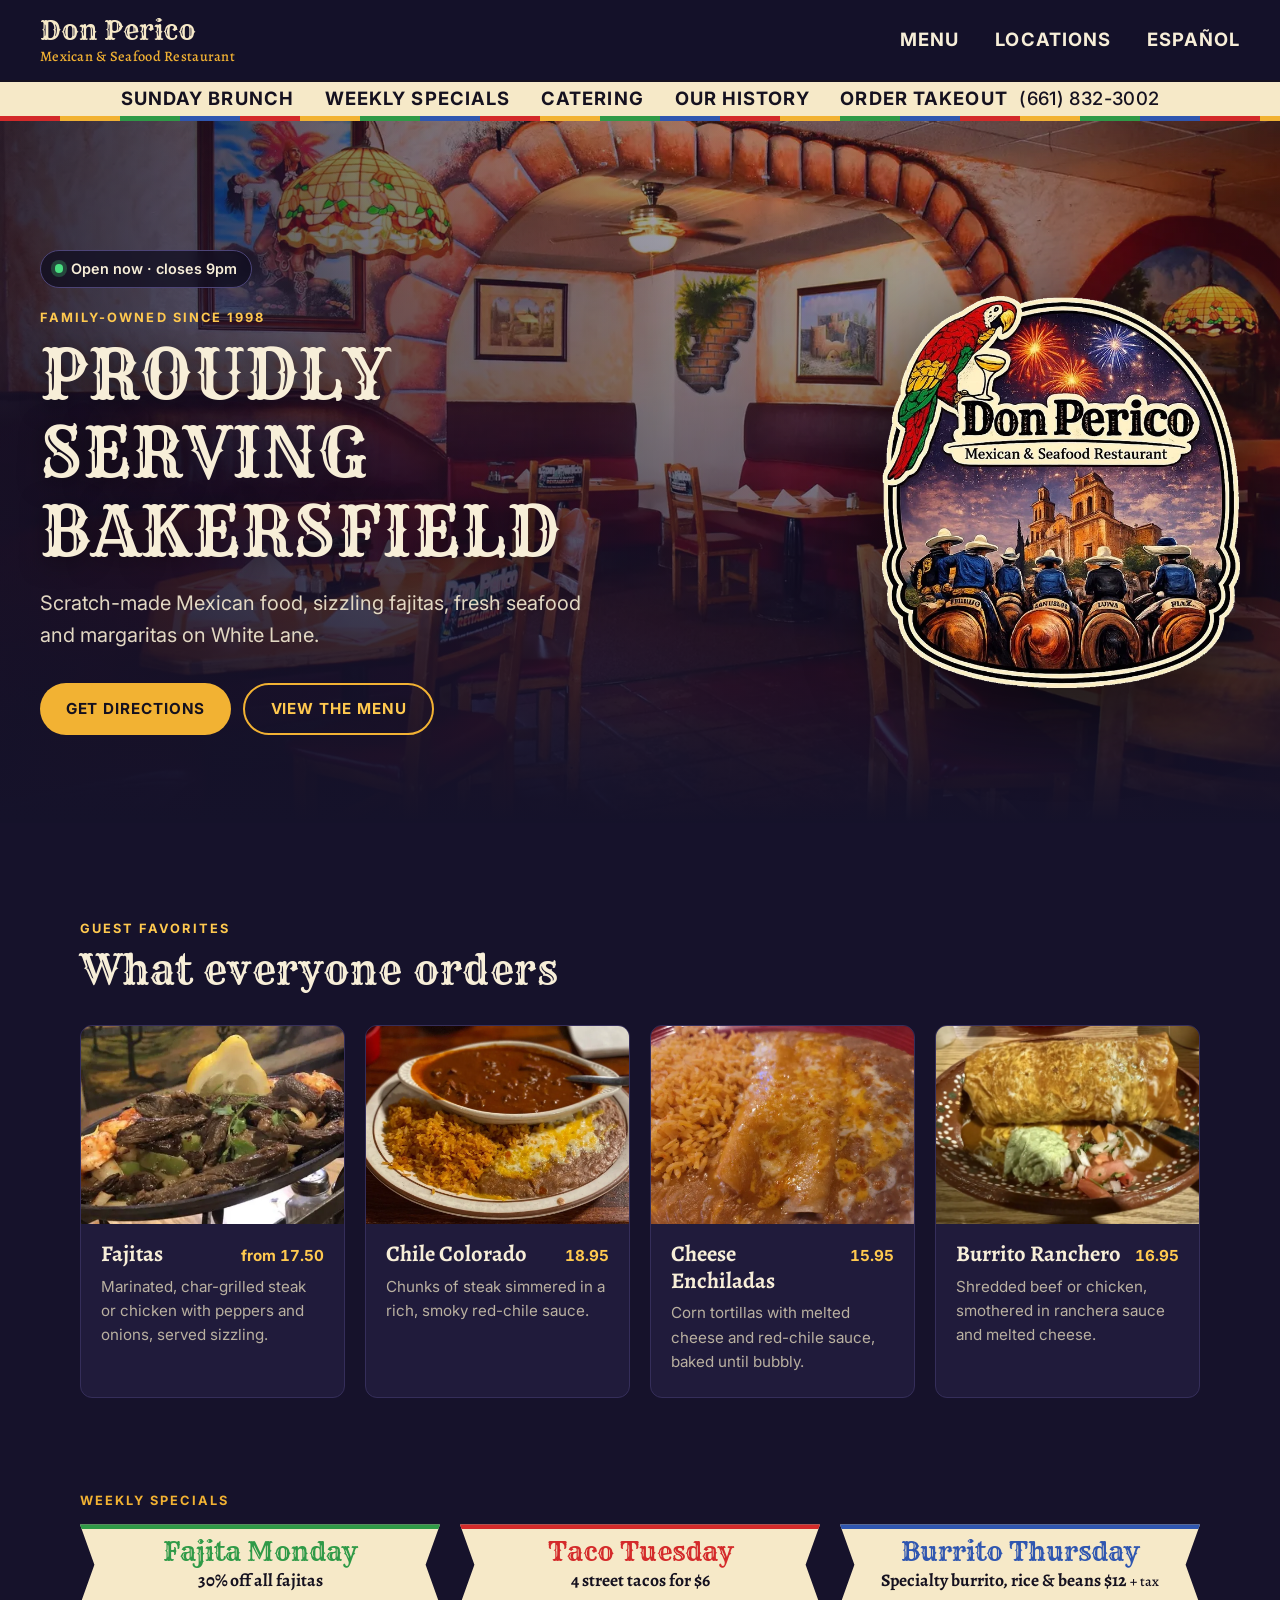
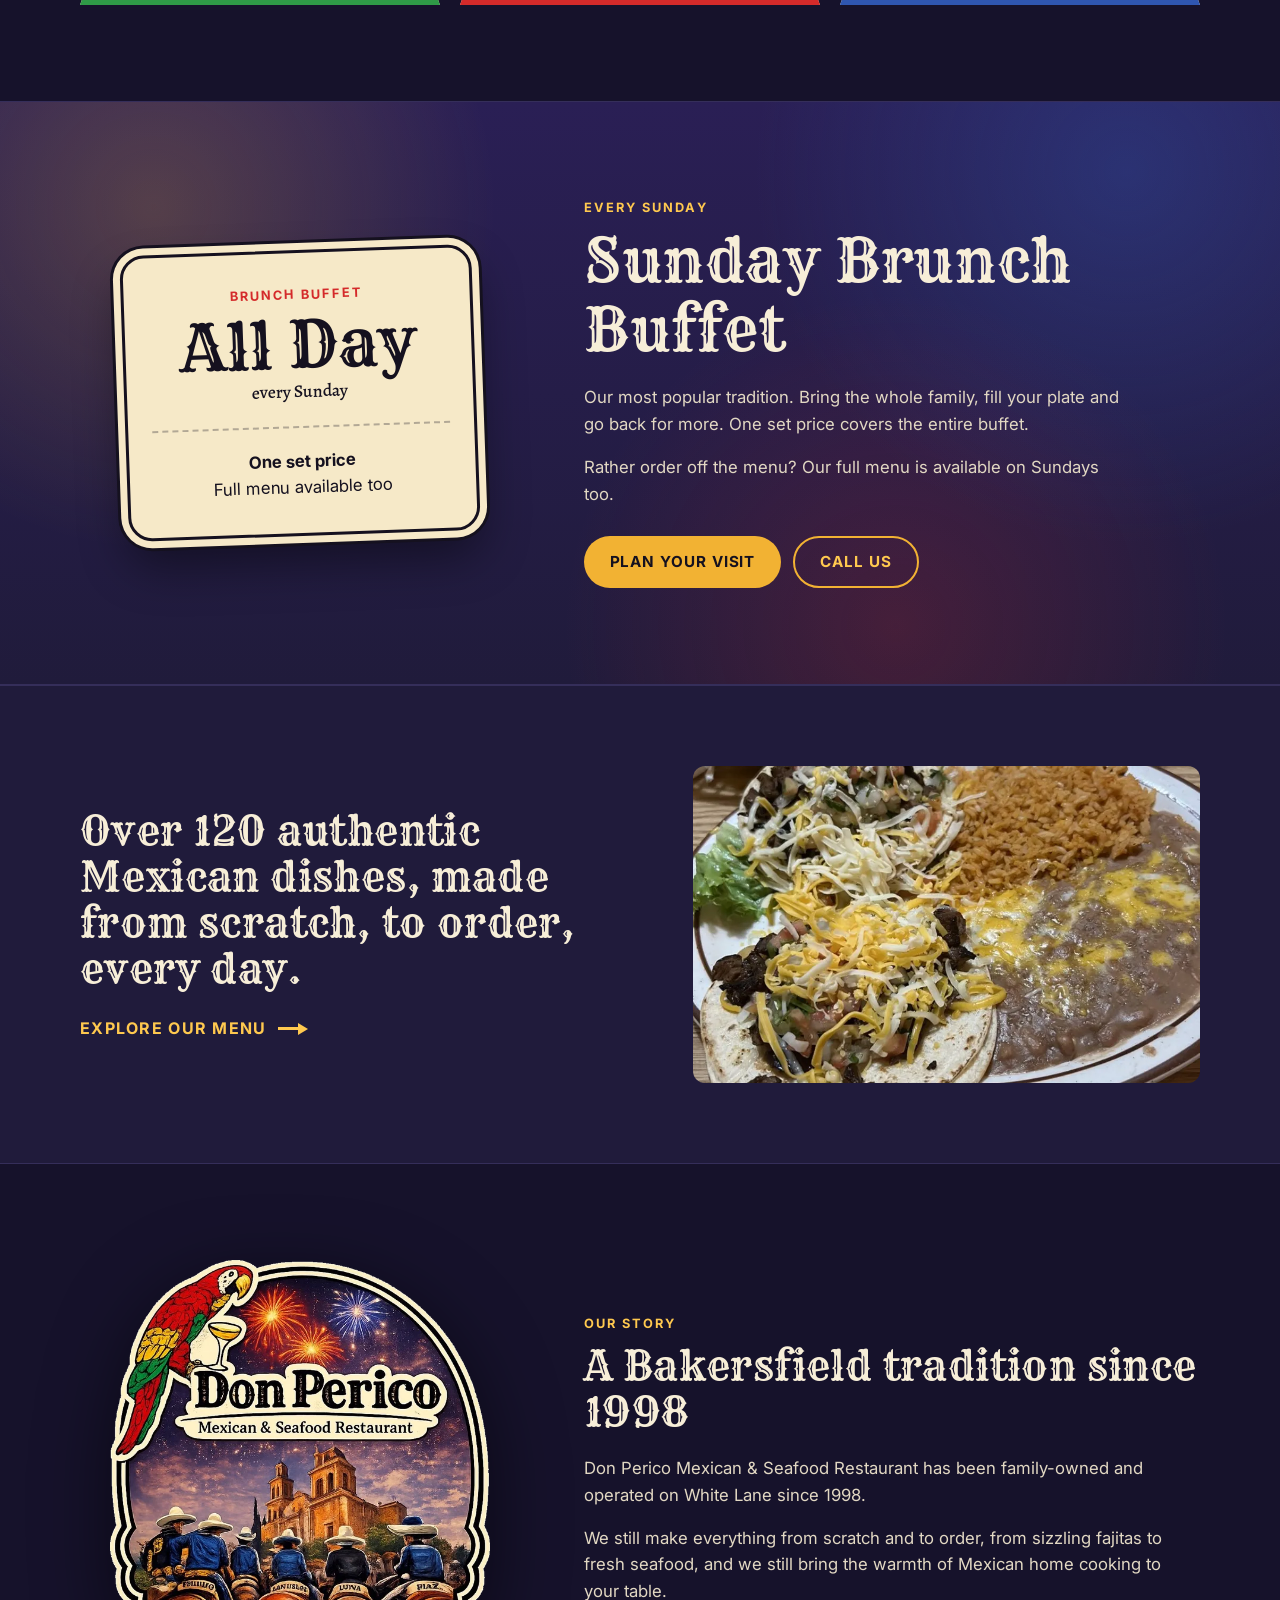
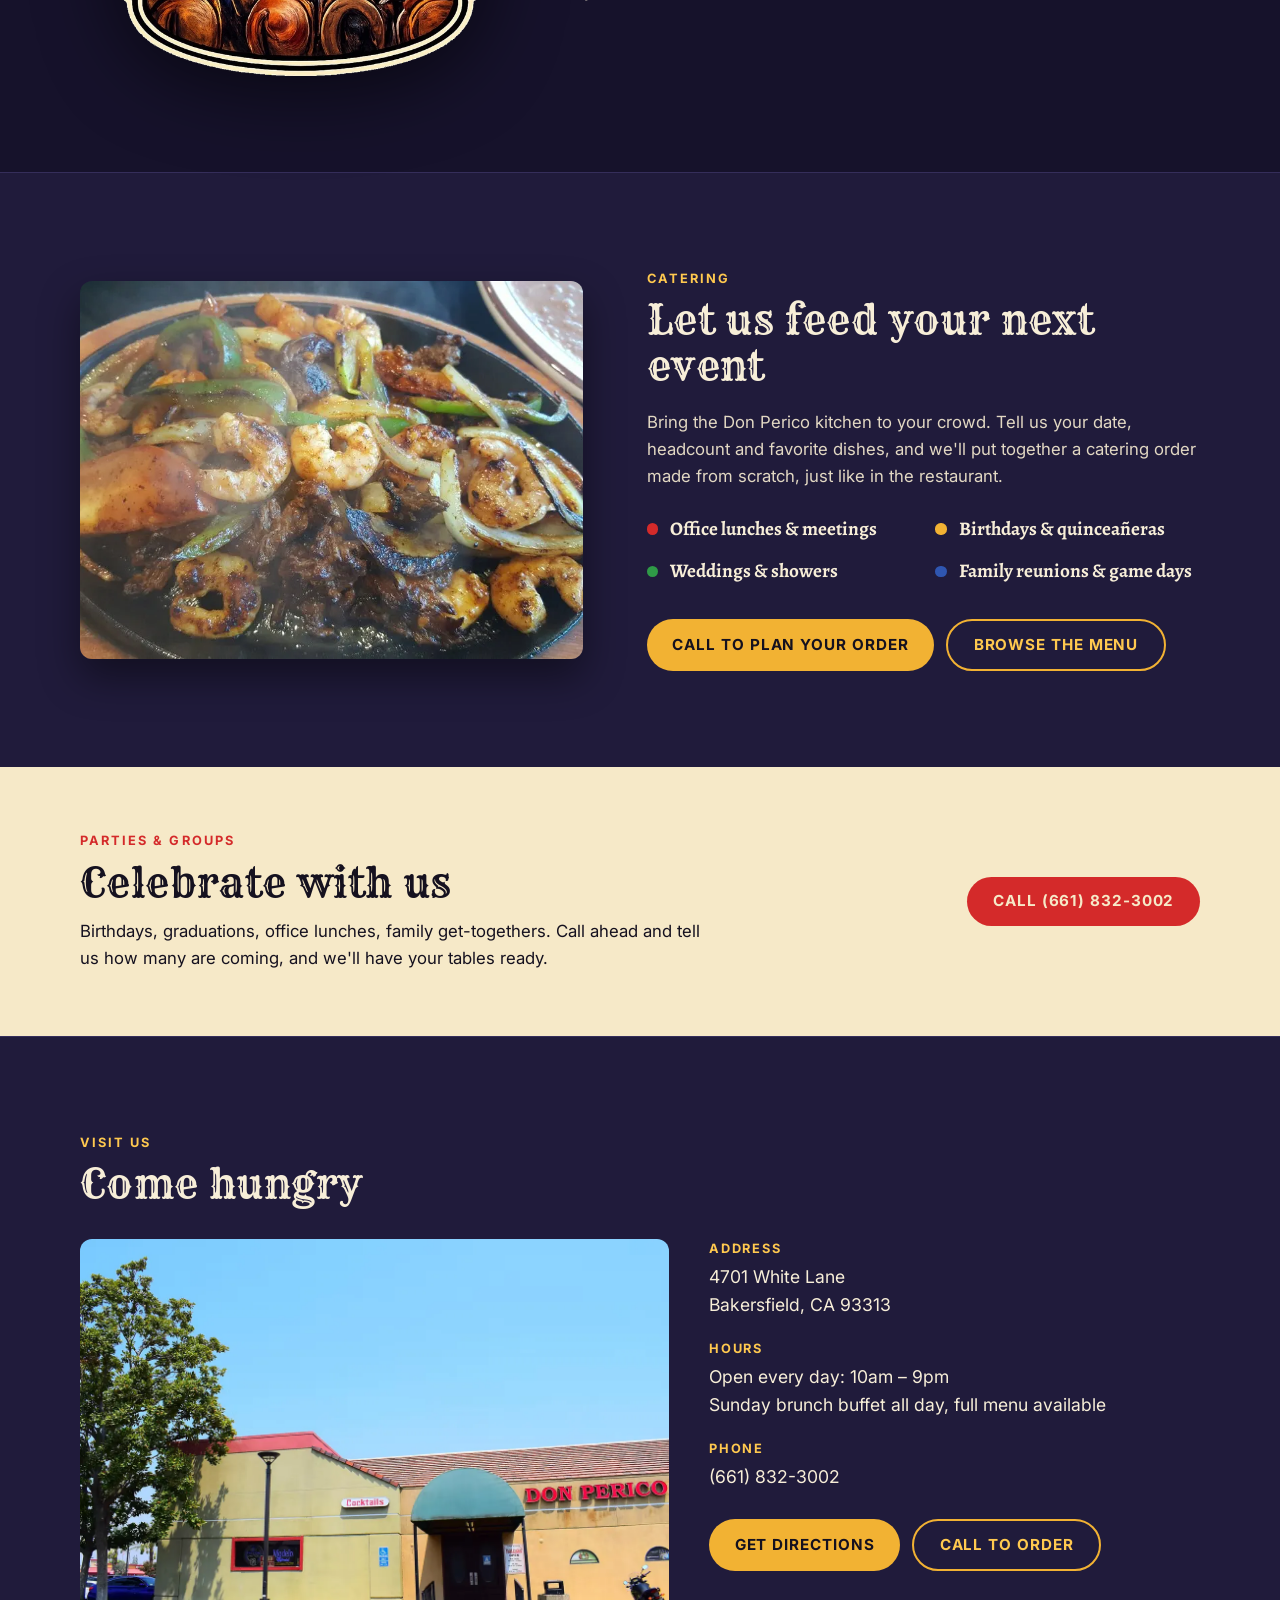
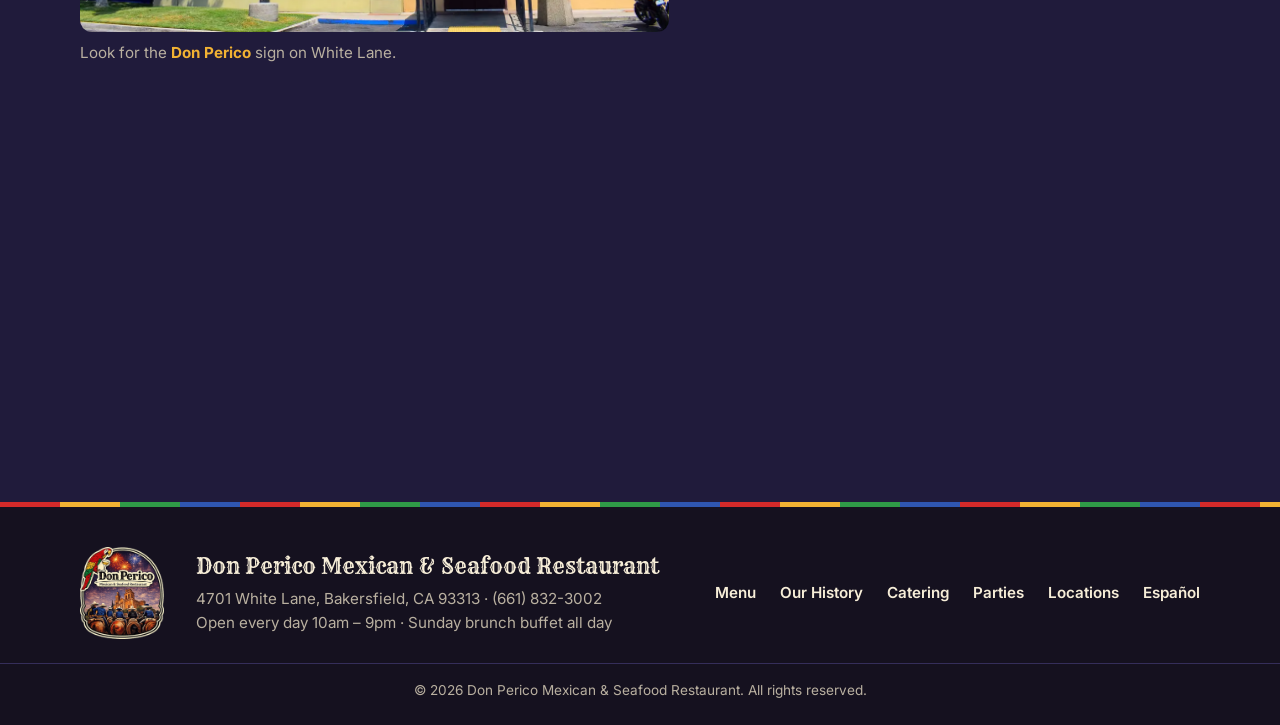
==== index.html @ 72bf44b0 "Add catering section Catering block on the English and Spanish home pages with nav and footer links;" ====
<!DOCTYPE html>
<html lang="en">
<head>
  <meta charset="UTF-8">
  <meta name="viewport" content="width=device-width, initial-scale=1.0">
  <title>Don Perico Mexican &amp; Seafood Restaurant | Mexican Restaurant in Bakersfield, CA</title>
  <meta name="description" content="Family-owned Mexican &amp; seafood restaurant on White Lane in Bakersfield since 1998. Fajitas, chile colorado, seafood, margaritas and over 120 dishes made from scratch.">
  <meta name="theme-color" content="#16122b">

  <meta property="og:type" content="restaurant">
  <meta property="og:title" content="Don Perico Mexican &amp; Seafood Restaurant">
  <meta property="og:description" content="Family-owned Mexican &amp; seafood restaurant in Bakersfield since 1998.">
  <meta property="og:image" content="https://ledwell.github.io/don-perico/images/og-image.jpg">
  <meta name="twitter:card" content="summary_large_image">

  <link rel="alternate" hreflang="en" href="https://ledwell.github.io/don-perico/">
  <link rel="alternate" hreflang="es" href="https://ledwell.github.io/don-perico/es/">
  <link rel="icon" href="images/favicon.png" type="image/png">
  <link rel="apple-touch-icon" href="images/apple-touch-icon.png">
  <link rel="preconnect" href="https://fonts.googleapis.com">
  <link rel="preconnect" href="https://fonts.gstatic.com" crossorigin>
  <link href="https://fonts.googleapis.com/css2?family=Alegreya:wght@500;700&family=Inter:wght@400;500;600;700&family=Rye&display=swap" rel="stylesheet">
  <link rel="stylesheet" href="style.css">

  <script type="application/ld+json">
  {
    "@context": "https://schema.org",
    "@type": "Restaurant",
    "name": "Don Perico Mexican & Seafood Restaurant",
    "servesCuisine": ["Mexican", "Seafood"],
    "priceRange": "$$",
    "telephone": "+1-661-832-3002",
    "address": {
      "@type": "PostalAddress",
      "streetAddress": "4701 White Lane",
      "addressLocality": "Bakersfield",
      "addressRegion": "CA",
      "postalCode": "93313",
      "addressCountry": "US"
    },
    "openingHoursSpecification": [{
      "@type": "OpeningHoursSpecification",
      "dayOfWeek": ["Monday", "Tuesday", "Wednesday", "Thursday", "Friday", "Saturday", "Sunday"],
      "opens": "10:00",
      "closes": "21:00"
    }],
    "foundingDate": "1998",
    "hasMenu": "menu.html",
    "image": "images/og-image.jpg"
  }
  </script>
</head>
<body>
  <a class="skip-link" href="#main">Skip to content</a>

  <header class="site-header">
    <a class="logo" href="index.html" aria-label="Don Perico Mexican &amp; Seafood Restaurant home">
      <span class="logo-text">
        <span class="logo-name">Don Perico</span>
        <span class="logo-tag">Mexican &amp; Seafood Restaurant</span>
      </span>
    </a>

    <button class="nav-toggle" type="button" aria-expanded="false" aria-controls="site-nav" aria-label="Open navigation">
      <span class="nav-toggle-bar"></span>
    </button>

    <nav id="site-nav" class="site-nav" aria-label="Main">
      <ul class="nav-primary">
        <li><a href="menu.html">MENU</a></li>
        <li><a href="#visit">LOCATIONS</a></li>
        <li><a class="nav-lang" href="es/index.html" hreflang="es" lang="es">ESPAÑOL</a></li>
      </ul>
      <ul class="nav-secondary">
        <li><a href="#brunch">SUNDAY BRUNCH</a></li>
        <li><a href="#specials">WEEKLY SPECIALS</a></li>
        <li><a href="#catering">CATERING</a></li>
        <li><a href="#our-story">OUR HISTORY</a></li>
        <li><a href="tel:+16618323002">ORDER TAKEOUT <span class="nav-phone">(661) 832-3002</span></a></li>
      </ul>
    </nav>
  </header>

  <main id="main">
    <section class="hero">
      <picture class="hero-bg">
        <source srcset="images/dining-room.webp" type="image/webp">
        <img src="images/dining-room.jpg" alt="" width="1600" height="1078" fetchpriority="high">
      </picture>
      <div class="hero-content">
        <div class="hero-text">
          <!-- Filled in by script.js from the current Bakersfield time -->
          <div class="hero-live">
            <p class="hero-status" data-open-status data-open="Open now · closes 9pm" data-before="Opens today at 10am" data-after="Closed · opens tomorrow at 10am" hidden></p>
            <a class="hero-today" data-today-link hidden><span class="hero-today-label">Today</span> <span data-today-text></span></a>
          </div>
          <p class="eyebrow">Family-owned since 1998</p>
          <h1>Proudly serving Bakersfield</h1>
          <p class="hero-lede">Scratch-made Mexican food, sizzling fajitas, fresh seafood and margaritas on White Lane.</p>
          <div class="btn-row">
            <a href="https://www.google.com/maps/dir/?api=1&amp;destination=4701+White+Lane+Bakersfield+CA+93313" class="btn btn-primary" target="_blank" rel="noopener">Get directions</a>
            <a href="menu.html" class="btn btn-outline">View the menu</a>
          </div>
        </div>
        <picture class="hero-logo">
          <source srcset="images/logo.webp" type="image/webp">
          <img src="images/logo.png" alt="" width="640" height="700">
        </picture>
      </div>
    </section>

    <section class="section favorites" aria-labelledby="favorites-title">
      <div class="container">
        <div class="section-head">
          <p class="eyebrow">Guest favorites</p>
          <h2 id="favorites-title">What everyone orders</h2>
        </div>
        <ul class="card-grid">
          <li>
            <a class="dish-card" href="menu.html#fajitas">
              <picture>
                <source srcset="images/fajitas.webp" type="image/webp">
                <img src="images/fajitas.jpg" alt="Steak and shrimp fajitas on a cast-iron skillet with lemon" width="720" height="389" loading="lazy">
              </picture>
              <div class="dish-card-body">
                <h3>Fajitas <span class="price">from 17.50</span></h3>
                <p>Marinated, char-grilled steak or chicken with peppers and onions, served sizzling.</p>
              </div>
            </a>
          </li>
          <li>
            <a class="dish-card" href="menu.html#chile-colorado">
              <picture>
                <source srcset="images/chile-colorado.webp" type="image/webp">
                <img src="images/chile-colorado.jpg" alt="Chile colorado with rice and refried beans" width="1000" height="835" loading="lazy">
              </picture>
              <div class="dish-card-body">
                <h3>Chile Colorado <span class="price">18.95</span></h3>
                <p>Chunks of steak simmered in a rich, smoky red-chile sauce.</p>
              </div>
            </a>
          </li>
          <li>
            <a class="dish-card" href="menu.html#two-enchiladas">
              <picture>
                <source srcset="images/enchiladas.webp" type="image/webp">
                <img src="images/enchiladas.jpg" alt="Cheese enchiladas in red sauce with rice and beans" width="1000" height="750" loading="lazy">
              </picture>
              <div class="dish-card-body">
                <h3>Cheese Enchiladas <span class="price">15.95</span></h3>
                <p>Corn tortillas with melted cheese and red-chile sauce, baked until bubbly.</p>
              </div>
            </a>
          </li>
          <li>
            <a class="dish-card" href="menu.html#burrito-ranchero">
              <picture>
                <source srcset="images/burrito-ranchero.webp" type="image/webp">
                <img src="images/burrito-ranchero.jpg" alt="Smothered burrito with guacamole and pico de gallo" width="1169" height="812" loading="lazy">
              </picture>
              <div class="dish-card-body">
                <h3>Burrito Ranchero <span class="price">16.95</span></h3>
                <p>Shredded beef or chicken, smothered in ranchera sauce and melted cheese.</p>
              </div>
            </a>
          </li>
        </ul>
      </div>
    </section>

    <section id="specials" class="specials" aria-labelledby="specials-title">
      <div class="container">
        <h2 id="specials-title" class="specials-title">Weekly specials</h2>
        <ul class="specials-list">
          <li>
            <a class="special special-green" href="menu.html#fajitas" data-day="1">
              <span class="special-day">Fajita Monday</span>
              <span class="special-deal">30% off all fajitas</span>
            </a>
          </li>
          <li>
            <a class="special special-red" href="menu.html#tacos" data-day="2">
              <span class="special-day">Taco Tuesday</span>
              <span class="special-deal">4 street tacos for $6</span>
            </a>
          </li>
          <li>
            <a class="special special-blue" href="menu.html#burritos" data-day="4">
              <span class="special-day">Burrito Thursday</span>
              <span class="special-deal">Specialty burrito, rice &amp; beans $12 <small>+ tax</small></span>
            </a>
          </li>
        </ul>
      </div>
    </section>

    <!-- TODO: add the buffet price to the ticket once known -->
    <section id="brunch" class="brunch" aria-labelledby="brunch-title" data-day="0" data-today="Sunday Brunch Buffet, all day">
      <div class="container brunch-inner">
        <div class="brunch-text">
          <p class="eyebrow">Every Sunday</p>
          <h2 id="brunch-title">Sunday Brunch Buffet</h2>
          <p class="brunch-lede">Our most popular tradition. Bring the whole family, fill your plate and go back for more. One set price covers the entire buffet.</p>
          <p>Rather order off the menu? Our full menu is available on Sundays too.</p>
          <div class="btn-row">
            <a href="#visit" class="btn btn-primary">Plan your visit</a>
            <a href="tel:+16618323002" class="btn btn-outline">Call us</a>
          </div>
        </div>
        <div class="brunch-ticket">
          <p class="brunch-ticket-label">Brunch buffet</p>
          <p class="brunch-price">All Day</p>
          <p class="brunch-per">every Sunday</p>
          <p class="brunch-hours"><strong>One set price</strong><br>Full menu available too</p>
        </div>
      </div>
    </section>

    <section class="menu-cta" aria-labelledby="menu-cta-title">
      <div class="container menu-cta-inner">
        <div class="menu-cta-text">
          <h2 id="menu-cta-title">Over 120 authentic Mexican dishes, made from scratch, to order, every day.</h2>
          <a href="menu.html" class="btn-arrow">Explore our menu <span class="long-arrow" aria-hidden="true"></span></a>
        </div>
        <picture class="menu-cta-img">
          <source srcset="images/tacos-asada.webp" type="image/webp">
          <img src="images/tacos-asada.jpg" alt="Two carne asada tacos with rice and beans" width="954" height="784" loading="lazy">
        </picture>
      </div>
    </section>

    <section id="our-story" class="section story" aria-labelledby="story-title">
      <div class="container story-inner">
        <div class="story-text">
          <p class="eyebrow">Our story</p>
          <h2 id="story-title">A Bakersfield tradition since 1998</h2>
          <p>Don Perico Mexican &amp; Seafood Restaurant has been family-owned and operated on White Lane since 1998.</p>
          <p>We still make everything from scratch and to order, from sizzling fajitas to fresh seafood, and we still bring the warmth of Mexican home cooking to your table.</p>
        </div>
        <figure class="story-badge">
          <picture>
            <source srcset="images/logo.webp" type="image/webp">
            <img src="images/logo.png" alt="Don Perico Mexican &amp; Seafood Restaurant logo: a parrot with a margarita above riders on horseback before a mission church under fireworks" width="640" height="700" loading="lazy">
          </picture>
        </figure>
      </div>
    </section>

    <!-- TODO: add catering packages, minimums and lead time once known -->
    <section id="catering" class="section catering" aria-labelledby="catering-title">
      <div class="container catering-inner">
        <picture class="catering-img">
          <source srcset="images/fajitas-mixed.webp" type="image/webp">
          <img src="images/fajitas-mixed.jpg" alt="Sizzling steak and shrimp fajitas with peppers and onions" width="1000" height="562" loading="lazy">
        </picture>
        <div class="catering-text">
          <p class="eyebrow">Catering</p>
          <h2 id="catering-title">Let us feed your next event</h2>
          <p>Bring the Don Perico kitchen to your crowd. Tell us your date, headcount and favorite dishes, and we'll put together a catering order made from scratch, just like in the restaurant.</p>
          <ul class="catering-list">
            <li>Office lunches &amp; meetings</li>
            <li>Birthdays &amp; quinceañeras</li>
            <li>Weddings &amp; showers</li>
            <li>Family reunions &amp; game days</li>
          </ul>
          <div class="btn-row">
            <a class="btn btn-primary" href="tel:+16618323002">Call to plan your order</a>
            <a class="btn btn-outline" href="menu.html">Browse the menu</a>
          </div>
        </div>
      </div>
    </section>

    <section id="parties" class="parties" aria-labelledby="parties-title">
      <div class="container parties-inner">
        <div>
          <p class="eyebrow">Parties &amp; groups</p>
          <h2 id="parties-title">Celebrate with us</h2>
          <p>Birthdays, graduations, office lunches, family get-togethers. Call ahead and tell us how many are coming, and we'll have your tables ready.</p>
        </div>
        <a class="btn btn-primary" href="tel:+16618323002">Call (661) 832-3002</a>
      </div>
    </section>

    <section id="visit" class="section visit" aria-labelledby="visit-title">
      <div class="container">
        <div class="section-head">
          <p class="eyebrow">Visit us</p>
          <h2 id="visit-title">Come hungry</h2>
        </div>
        <div class="visit-grid">
          <figure class="visit-photo">
            <picture>
              <source srcset="images/building.webp" type="image/webp">
              <img src="images/building.jpg" alt="The restaurant's exterior on White Lane with the Don Perico sign" width="1200" height="800" loading="lazy">
            </picture>
            <figcaption>Look for the <strong>Don Perico</strong> sign on White Lane.</figcaption>
          </figure>

          <div class="visit-info">
            <dl>
              <div>
                <dt>Address</dt>
                <dd>4701 White Lane<br>Bakersfield, CA 93313</dd>
              </div>
              <div>
                <dt>Hours</dt>
                <dd>Open every day: 10am – 9pm<br>Sunday brunch buffet all day, full menu available</dd>
              </div>
              <div>
                <dt>Phone</dt>
                <dd><a href="tel:+16618323002">(661) 832-3002</a></dd>
              </div>
            </dl>
            <div class="btn-row">
              <a class="btn btn-primary" href="https://www.google.com/maps/dir/?api=1&amp;destination=4701+White+Lane+Bakersfield+CA+93313" target="_blank" rel="noopener">Get directions</a>
              <a class="btn btn-outline" href="tel:+16618323002">Call to order</a>
            </div>
          </div>

          <div class="visit-map">
            <iframe title="Map to Don Perico Mexican &amp; Seafood Restaurant" src="https://www.google.com/maps?q=4701+White+Lane,+Bakersfield,+CA+93313&amp;output=embed" loading="lazy" referrerpolicy="no-referrer-when-downgrade"></iframe>
          </div>
        </div>
      </div>
    </section>
  </main>

  <footer class="site-footer">
    <div class="container footer-inner">
      <img class="footer-logo" src="images/logo-sm.png" alt="" width="200" height="219" loading="lazy">
      <div>
        <p class="footer-name">Don Perico Mexican &amp; Seafood Restaurant</p>
        <p>4701 White Lane, Bakersfield, CA 93313 · <a href="tel:+16618323002">(661) 832-3002</a></p>
        <p>Open every day 10am – 9pm · Sunday brunch buffet all day</p>
      </div>
      <ul class="footer-links">
        <li><a href="menu.html">Menu</a></li>
        <li><a href="#our-story">Our History</a></li>
        <li><a href="#catering">Catering</a></li>
        <li><a href="#parties">Parties</a></li>
        <li><a href="#visit">Locations</a></li>
        <li><a href="es/index.html" hreflang="es" lang="es">Español</a></li>
      </ul>
    </div>
    <p class="copyright">&copy; 2026 Don Perico Mexican &amp; Seafood Restaurant. All rights reserved.</p>
  </footer>

  <nav class="action-bar" aria-label="Quick actions">
    <a href="https://www.google.com/maps/dir/?api=1&amp;destination=4701+White+Lane+Bakersfield+CA+93313" target="_blank" rel="noopener">
      <svg viewBox="0 0 24 24" aria-hidden="true"><path d="M12 2a7 7 0 0 0-7 7c0 5.25 7 13 7 13s7-7.75 7-13a7 7 0 0 0-7-7Zm0 9.5A2.5 2.5 0 1 1 12 6.5a2.5 2.5 0 0 1 0 5Z"/></svg>
      Directions
    </a>
    <a href="tel:+16618323002">
      <svg viewBox="0 0 24 24" aria-hidden="true"><path d="M6.6 10.8a15.2 15.2 0 0 0 6.6 6.6l2.2-2.2a1 1 0 0 1 1-.25 11.4 11.4 0 0 0 3.6.57 1 1 0 0 1 1 1V20a1 1 0 0 1-1 1A17 17 0 0 1 3 4a1 1 0 0 1 1-1h3.5a1 1 0 0 1 1 1c0 1.25.2 2.45.57 3.57a1 1 0 0 1-.25 1Z"/></svg>
      Call
    </a>
    <a href="menu.html">
      <svg viewBox="0 0 24 24" aria-hidden="true"><path d="M4 4h16v2H4zm0 7h16v2H4zm0 7h16v2H4z"/></svg>
      Menu
    </a>
  </nav>

  <script src="script.js"></script>
</body>
</html>
---- style.css ----
/* ==========================================================================
   Tokens
   ========================================================================== */
:root {
  /* Palette pulled from the Don Perico badge: night sky, cream banner, parrot */
  --bg: #16122b;
  --bg-deep: #0f0c1f;
  --surface: #201b3b;
  --surface-2: #2a2449;
  --line: #352e5a;
  --line-strong: #4d4578;
  --text: #f7eed8;
  --text-soft: #e2d8c3;
  --muted: #b9b0a0;
  --muted-2: #918a9e;
  --ink: #15111f;

  --cream: #f6e9c8;
  --gold: #f2b233;
  --gold-bright: #ffc94f;
  --red: #d42a2a;
  --green: #2f9a47;
  --blue: #2f56b0;

  --font-display: 'Rye', Georgia, serif;
  --font-serif: 'Alegreya', Georgia, serif;
  --font-body: 'Inter', system-ui, -apple-system, 'Segoe UI', sans-serif;

  --radius: 12px;
  --gutter: clamp(1rem, 4vw, 2.5rem);
  --max: 1200px;

  --stripe: 5px;
  --header-row: 4.25rem;
  --header-h: calc(var(--header-row) + var(--stripe));
}

@media (min-width: 900px) {
  :root {
    --header-row: 5rem;
    --header-h: calc(var(--header-row) + 2.25rem + var(--stripe)); /* + cream sub-nav */
  }
}

/* ==========================================================================
   Base
   ========================================================================== */
*,
*::before,
*::after {
  margin: 0;
  padding: 0;
  box-sizing: border-box;
}

html {
  background-color: var(--bg);
  scroll-behavior: smooth;
  scroll-padding-top: calc(var(--header-h) + 1rem);
  -webkit-text-size-adjust: 100%;
}

body {
  background-color: var(--bg);
  color: var(--text);
  font-family: var(--font-body);
  line-height: 1.6;
  -webkit-font-smoothing: antialiased;
}

body.nav-open {
  overflow: hidden;
}

img {
  display: block;
  max-width: 100%;
  height: auto;
}

[hidden] {
  display: none !important;
}

a {
  color: inherit;
}

ul {
  list-style: none;
}

:focus-visible {
  outline: 3px solid var(--gold);
  outline-offset: 3px;
  border-radius: 4px;
}

h1,
h2 {
  font-family: var(--font-display);
  font-weight: 400;
  line-height: 1.15;
  letter-spacing: 0.01em;
}

h3 {
  font-family: var(--font-serif);
  font-weight: 700;
  line-height: 1.2;
}

h1 {
  font-size: clamp(2.2rem, 6vw, 4.25rem);
}

h2 {
  font-size: clamp(1.7rem, 3.6vw, 2.5rem);
}

h3 {
  font-size: 1.4rem;
}

.container {
  width: 100%;
  max-width: var(--max);
  margin: 0 auto;
  padding: 0 var(--gutter);
}

.section {
  padding: clamp(3.5rem, 8vw, 6rem) 0;
}

.section-head {
  margin-bottom: 2rem;
}

.eyebrow {
  color: var(--gold-bright);
  font-size: 0.8rem;
  font-weight: 700;
  letter-spacing: 0.16em;
  text-transform: uppercase;
  margin-bottom: 0.5rem;
}

.skip-link {
  position: absolute;
  left: 1rem;
  top: -100px;
  z-index: 200;
  background: var(--gold);
  color: var(--ink);
  padding: 0.5rem 1rem;
  font-weight: 700;
  border-radius: 6px;
}

.skip-link:focus {
  top: 1rem;
}

/* Stripe in the parrot's colors */
.site-header::after,
.site-footer::before {
  content: "";
  display: block;
  height: var(--stripe);
  background: linear-gradient(90deg,
      var(--red) 0 25%, var(--gold) 25% 50%, var(--green) 50% 75%, var(--blue) 75% 100%);
  background-size: 240px 100%;
}

/* ==========================================================================
   Buttons
   ========================================================================== */
.btn-row {
  display: flex;
  flex-wrap: wrap;
  gap: 0.75rem;
}

.btn {
  display: inline-flex;
  align-items: center;
  justify-content: center;
  min-height: 3rem;
  padding: 0.75rem 1.6rem;
  border-radius: 999px;
  font-weight: 700;
  font-size: 0.95rem;
  letter-spacing: 0.06em;
  text-transform: uppercase;
  text-decoration: none;
  transition: background-color 0.2s ease, color 0.2s ease, transform 0.2s ease;
}

.btn:hover {
  transform: translateY(-2px);
}

.btn-primary {
  background-color: var(--gold);
  color: var(--ink);
}

.btn-primary:hover {
  background-color: var(--gold-bright);
}

.btn-outline {
  border: 2px solid var(--gold);
  color: var(--gold-bright);
}

.btn-outline:hover {
  background-color: var(--gold);
  color: var(--ink);
}

.btn-arrow {
  display: inline-flex;
  align-items: center;
  gap: 0.5rem;
  color: var(--gold-bright);
  font-weight: 700;
  letter-spacing: 0.08em;
  text-transform: uppercase;
  text-decoration: none;
}

.long-arrow {
  position: relative;
  width: 22px;
  height: 2.5px;
  margin-left: 0.25rem;
  background: currentColor;
  transition: width 0.3s ease;
}

.long-arrow::after {
  content: "";
  position: absolute;
  right: -8px;
  top: -4.5px;
  border-left: 10px solid currentColor;
  border-top: 6px solid transparent;
  border-bottom: 6px solid transparent;
}

.btn-arrow:hover .long-arrow {
  width: 44px;
}

/* ==========================================================================
   Header & navigation
   ========================================================================== */
.site-header {
  position: sticky;
  top: 0;
  z-index: 100;
  display: grid;
  grid-template-columns: auto 1fr auto;
  align-items: center;
  column-gap: 1.5rem;
  background-color: rgba(21, 18, 42, 0.92);
  backdrop-filter: blur(10px);
  -webkit-backdrop-filter: blur(10px);
}

.site-header::after {
  grid-column: 1 / -1;
}

.logo {
  display: flex;
  align-items: center;
  gap: 0.75rem;
  height: var(--header-row);
  padding: 0.4rem 0 0.4rem var(--gutter);
  text-decoration: none;
}

.logo-text {
  display: flex;
  flex-direction: column;
  line-height: 1;
}

.logo-name {
  color: var(--cream);
  font-family: var(--font-display);
  font-size: clamp(1.25rem, 4vw, 1.7rem);
}

.logo-tag {
  margin-top: 0.3rem;
  color: var(--gold);
  font-family: var(--font-serif);
  font-size: clamp(0.72rem, 2vw, 0.9rem);
  font-weight: 500;
  letter-spacing: 0.02em;
}

.site-nav a {
  text-decoration: none;
  font-weight: 700;
  letter-spacing: 0.06em;
}

/* Mobile: hamburger + slide-down panel */
.nav-toggle {
  grid-column: 3;
  display: grid;
  place-items: center;
  width: 3rem;
  height: 3rem;
  margin-right: calc(var(--gutter) - 0.5rem);
  background: none;
  border: 0;
  color: var(--text);
  cursor: pointer;
}

.nav-toggle-bar,
.nav-toggle-bar::before,
.nav-toggle-bar::after {
  display: block;
  width: 26px;
  height: 2.5px;
  border-radius: 2px;
  background: currentColor;
  transition: transform 0.25s ease, background-color 0.25s ease;
}

.nav-toggle-bar {
  position: relative;
}

.nav-toggle-bar::before,
.nav-toggle-bar::after {
  content: "";
  position: absolute;
  left: 0;
}

.nav-toggle-bar::before {
  top: -8px;
}

.nav-toggle-bar::after {
  top: 8px;
}

.nav-toggle[aria-expanded="true"] .nav-toggle-bar {
  background: transparent;
}

.nav-toggle[aria-expanded="true"] .nav-toggle-bar::before {
  transform: translateY(8px) rotate(45deg);
}

.nav-toggle[aria-expanded="true"] .nav-toggle-bar::after {
  transform: translateY(-8px) rotate(-45deg);
}

.site-nav {
  grid-column: 1 / -1;
  grid-row: 3;
  display: none;
  padding: 1rem var(--gutter) 2rem;
  max-height: calc(100dvh - var(--header-row));
  overflow-y: auto;
}

.site-nav.is-open {
  display: block;
}

/* Without JS the toggle can't work, so show the links stacked */
html:not(.js) .site-nav {
  display: block;
}

html:not(.js) .nav-toggle {
  display: none;
}

.site-nav li {
  border-bottom: 1px solid var(--line);
}

.site-nav li a {
  display: block;
  padding: 1rem 0;
  font-size: 1.15rem;
}

.site-nav a:hover {
  color: var(--gold-bright);
}

.nav-phone {
  display: block;
  color: var(--gold-bright);
  font-size: 0.95rem;
  letter-spacing: 0.02em;
}

/* Desktop: inline primary nav + cream sub-nav bar */
@media (min-width: 900px) {
  .nav-toggle {
    display: none;
  }

  .site-nav,
  html:not(.js) .site-nav {
    display: contents;
  }

  .nav-primary {
    grid-column: 3;
    display: flex;
    gap: 2.25rem;
    padding-right: var(--gutter);
  }

  .nav-primary li,
  .nav-secondary li {
    border: 0;
  }

  .nav-primary a {
    padding: 0.5rem 0;
    font-size: 1.2rem;
  }

  .nav-secondary {
    grid-column: 1 / -1;
    display: flex;
    justify-content: center;
    gap: clamp(1rem, 2.4vw, 2.5rem);
    height: 2.25rem;
    align-items: center;
    background-color: var(--cream);
    border-top: 2px solid var(--ink);
  }

  .nav-secondary a {
    padding: 0.25rem 0;
    color: var(--ink);
    font-size: clamp(0.78rem, 1.1vw, 0.9rem);
    white-space: nowrap;
  }

  .nav-secondary a:hover {
    color: var(--red);
  }

  .nav-phone {
    display: inline;
    margin-left: 0.4rem;
    color: inherit;
    font-size: inherit;
    font-weight: 500;
  }

  /* papel picado sits under the cream bar */
  .site-header::after {
    grid-row: 3;
  }
}

/* Narrow desktops: drop the number from the takeout link so the bar fits on one line */
@media (min-width: 900px) and (max-width: 1199px) {
  .nav-secondary .nav-phone {
    display: none;
  }
}

/* ==========================================================================
   Hero
   ========================================================================== */
.hero {
  position: relative;
  display: flex;
  align-items: flex-end;
  min-height: min(78vh, 44rem);
  padding: 6rem var(--gutter) clamp(3rem, 8vw, 5.5rem);
  overflow: hidden;
  isolation: isolate;
}

.hero-bg,
.hero-bg img {
  position: absolute;
  inset: 0;
  width: 100%;
  height: 100%;
  object-fit: cover;
  z-index: -2;
}

.hero::after {
  content: "";
  position: absolute;
  inset: 0;
  z-index: -1;
  background:
    linear-gradient(to top, rgba(21, 18, 42, 1) 0%, rgba(21, 18, 42, 0.55) 45%, rgba(21, 18, 42, 0.2) 100%),
    linear-gradient(to right, rgba(21, 18, 42, 0.7) 0%, rgba(21, 18, 42, 0) 70%);
}

.hero-content {
  width: 100%;
  max-width: var(--max);
  margin: 0 auto;
}

/* Header already carries the badge on small screens */
.hero-logo {
  display: none;
}

@media (min-width: 900px) {
  .hero-content {
    display: grid;
    grid-template-columns: 1fr auto;
    align-items: center;
    gap: 3rem;
  }

  .hero-logo {
    display: block;
    width: clamp(260px, 28vw, 380px);
  }

  .hero-logo img {
    filter: drop-shadow(0 20px 40px rgba(0, 0, 0, 0.6));
  }
}

/* Live status + today's special (filled in by script.js) */
.hero-live {
  display: flex;
  flex-wrap: wrap;
  gap: 0.5rem;
  margin-bottom: 1.25rem;
}

.hero-status,
.hero-today {
  display: inline-flex;
  align-items: center;
  gap: 0.5rem;
  padding: 0.4rem 0.85rem;
  border-radius: 999px;
  background-color: rgba(15, 12, 31, 0.75);
  border: 1px solid var(--line-strong);
  font-size: 0.9rem;
  font-weight: 600;
  backdrop-filter: blur(6px);
  -webkit-backdrop-filter: blur(6px);
}

.hero-status::before {
  content: "";
  width: 0.55rem;
  height: 0.55rem;
  border-radius: 50%;
  background-color: var(--muted);
}

.hero-status.is-open::before {
  background-color: #4ade80;
  box-shadow: 0 0 0 4px rgba(74, 222, 128, 0.25);
}

.hero-today {
  color: var(--ink);
  background-color: var(--cream);
  border-color: var(--cream);
  text-decoration: none;
}

.hero-today:hover {
  background-color: var(--gold-bright);
}

.hero-today-label {
  padding: 0.05rem 0.5rem;
  border-radius: 999px;
  background-color: var(--red);
  color: var(--cream);
  font-size: 0.7rem;
  font-weight: 800;
  letter-spacing: 0.08em;
  text-transform: uppercase;
}

.hero h1 {
  max-width: 12ch;
  margin-bottom: 1rem;
  text-transform: uppercase;
  text-shadow: 0 4px 24px rgba(0, 0, 0, 0.5);
}

.hero-lede {
  max-width: 34rem;
  margin-bottom: 2rem;
  font-size: clamp(1.05rem, 2vw, 1.25rem);
  color: var(--text-soft);
}

/* ==========================================================================
   Guest favorites
   ========================================================================== */
.card-grid {
  display: grid;
  grid-template-columns: repeat(auto-fill, minmax(min(100%, 250px), 1fr));
  gap: 1.25rem;
}

/* Mobile: swipeable carousel; the next card peeks in to hint at scrolling */
@media (max-width: 699px) {
  .card-grid {
    display: flex;
    gap: 1rem;
    margin-inline: calc(var(--gutter) * -1);
    padding: 0.5rem var(--gutter) 1rem;
    overflow-x: auto;
    overscroll-behavior-x: contain;
    scroll-snap-type: x mandatory;
    scroll-padding-inline: var(--gutter);
    scrollbar-width: none;
  }

  .card-grid::-webkit-scrollbar {
    display: none;
  }

  .card-grid > li {
    flex: 0 0 82%;
    scroll-snap-align: start;
  }
}

.dish-card {
  display: flex;
  flex-direction: column;
  height: 100%;
  overflow: hidden;
  border-radius: var(--radius);
  background-color: var(--surface);
  border: 1px solid var(--line);
  text-decoration: none;
  transition: transform 0.25s ease, border-color 0.25s ease;
}

.dish-card:hover {
  transform: translateY(-4px);
  border-color: var(--gold);
}

.dish-card picture {
  aspect-ratio: 4 / 3;
  overflow: hidden;
}

.dish-card img {
  width: 100%;
  height: 100%;
  object-fit: cover;
  transition: transform 0.5s ease;
}

.dish-card:hover img {
  transform: scale(1.05);
}

.dish-card-body {
  padding: 1.1rem 1.25rem 1.4rem;
}

.dish-card h3 {
  display: flex;
  justify-content: space-between;
  align-items: baseline;
  gap: 0.75rem;
  margin-bottom: 0.4rem;
}

.dish-card .price {
  flex-shrink: 0;
  font-family: var(--font-body);
  font-size: 0.95rem;
  font-weight: 700;
  color: var(--gold-bright);
}

.dish-card p {
  color: var(--muted);
  font-size: 0.95rem;
}

/* ==========================================================================
   Menu CTA band
   ========================================================================== */
.menu-cta {
  padding: clamp(3rem, 7vw, 5rem) 0;
  background-color: var(--surface);
  border-block: 1px solid var(--line);
}

.menu-cta-inner {
  display: grid;
  gap: 2rem;
  align-items: center;
}

.menu-cta h2 {
  margin-bottom: 1.5rem;
}

.menu-cta-img img {
  width: 100%;
  aspect-ratio: 16 / 10;
  object-fit: cover;
  border-radius: var(--radius);
}

@media (min-width: 800px) {
  .menu-cta-inner {
    grid-template-columns: 1.1fr 1fr;
    gap: 3.5rem;
  }
}

/* ==========================================================================
   Weekly specials: cream ribbons like the banner in the logo
   ========================================================================== */
.specials {
  padding: 0 0 clamp(3.5rem, 8vw, 6rem);
}

.specials-title {
  margin-bottom: 1rem;
  color: var(--gold);
  font-family: var(--font-body);
  font-size: 0.8rem;
  font-weight: 700;
  letter-spacing: 0.16em;
  text-transform: uppercase;
}

.specials-list {
  display: grid;
  gap: 0.85rem;
}

@media (min-width: 900px) {
  .specials-list {
    grid-template-columns: repeat(3, 1fr);
    gap: 1.25rem;
  }
}

.special {
  --accent: var(--red);
  --notch: 0.9rem;
  display: flex;
  flex-direction: column;
  justify-content: center;
  height: 100%;
  padding: 0.85rem calc(var(--notch) + 1rem);
  background-color: var(--cream);
  color: var(--ink);
  text-align: center;
  text-decoration: none;
  clip-path: polygon(0 0, 100% 0, calc(100% - var(--notch)) 50%, 100% 100%, 0 100%, var(--notch) 50%);
  box-shadow: inset 0 5px 0 var(--accent), inset 0 -5px 0 var(--accent);
  transition: transform 0.2s ease;
}

.special:hover {
  transform: translateY(-3px);
}

.special-green { --accent: var(--green); }
.special-red { --accent: var(--red); }
.special-blue { --accent: var(--blue); }

.special-day {
  color: var(--accent);
  font-family: var(--font-display);
  font-size: clamp(1.35rem, 3vw, 1.6rem);
  line-height: 1.1;
}

.special-deal {
  margin-top: 0.2rem;
  font-family: var(--font-serif);
  font-size: 1.1rem;
  font-weight: 700;
  line-height: 1.25;
}

.special-deal small {
  font-size: 0.8em;
  font-weight: 500;
}

/* Today's special gets a solid ribbon and a "Today" tag */
.special.is-today {
  background-color: var(--accent);
  color: var(--cream);
  box-shadow: none;
}

.special.is-today .special-day {
  color: var(--cream);
}

.special.is-today::before {
  content: attr(data-today-label);
  margin-bottom: 0.2rem;
  font-family: var(--font-body);
  font-size: 0.7rem;
  font-weight: 800;
  letter-spacing: 0.16em;
  text-transform: uppercase;
}

/* ==========================================================================
   Sunday brunch: the night sky and fireworks from the badge
   ========================================================================== */
.brunch {
  padding: clamp(3.5rem, 8vw, 6rem) 0;
  background:
    radial-gradient(circle at 12% 18%, rgba(242, 178, 51, 0.22), transparent 28%),
    radial-gradient(circle at 88% 12%, rgba(47, 86, 176, 0.35), transparent 30%),
    radial-gradient(circle at 70% 90%, rgba(212, 42, 42, 0.2), transparent 32%),
    linear-gradient(180deg, #2a1f55 0%, var(--surface) 100%);
  border-block: 1px solid var(--line);
}

.brunch-inner {
  display: grid;
  gap: 3rem;
  align-items: center;
}

.brunch-text h2 {
  margin-bottom: 1.25rem;
  font-size: clamp(2.2rem, 5.5vw, 3.75rem);
}

.brunch-text p:not(.eyebrow) {
  max-width: 34rem;
  margin-bottom: 1rem;
  color: var(--text-soft);
  font-size: 1.05rem;
}

.brunch-text .brunch-lede {
  color: var(--text);
  font-size: clamp(1.15rem, 2.2vw, 1.35rem);
}

.brunch-text .btn-row {
  margin-top: 1.75rem;
}

/* Double ring echoes the badge outline */
.brunch-ticket {
  justify-self: center;
  width: min(100%, 22rem);
  padding: 2rem 1.5rem;
  background-color: var(--cream);
  color: var(--ink);
  text-align: center;
  border: 3px solid var(--ink);
  border-radius: 1.5rem;
  box-shadow: 0 0 0 7px var(--cream), 0 0 0 10px var(--ink), 0 24px 48px rgba(0, 0, 0, 0.45);
  transform: rotate(-2deg);
}

.brunch-ticket-label {
  color: var(--red);
  font-size: 0.8rem;
  font-weight: 700;
  letter-spacing: 0.16em;
  text-transform: uppercase;
}

.brunch-price {
  margin-top: 0.5rem;
  font-family: var(--font-display);
  font-size: clamp(3rem, 9vw, 4rem);
  line-height: 1;
}

.brunch-price-long {
  font-size: clamp(2.2rem, 7vw, 2.75rem);
}

.brunch-per {
  font-family: var(--font-serif);
  font-size: 1.1rem;
  font-weight: 500;
}

.brunch-hours {
  margin-top: 1.25rem;
  padding-top: 1.25rem;
  border-top: 2px dashed rgba(21, 17, 31, 0.3);
  font-size: 1.05rem;
}

@media (min-width: 800px) {
  .brunch-inner {
    grid-template-columns: 1fr 1.4fr;
    gap: 4rem;
  }

  /* ticket on the left, text on the right */
  .brunch-ticket {
    order: -1;
  }
}

/* ==========================================================================
   Our story
   ========================================================================== */
.story-inner {
  display: grid;
  gap: 2.5rem;
  align-items: center;
}

.story-text h2 {
  margin-bottom: 1.25rem;
}

.story-text p:not(.eyebrow) {
  max-width: 38rem;
  margin-bottom: 1rem;
  color: var(--text-soft);
  font-size: 1.05rem;
}

.story-badge {
  justify-self: center;
  max-width: 380px;
}

.story-badge img {
  filter: drop-shadow(0 18px 36px rgba(0, 0, 0, 0.55));
}

@media (min-width: 800px) {
  .story-inner {
    grid-template-columns: 1fr 1.4fr;
    gap: 4rem;
  }

  /* badge on the left, text on the right */
  .story-badge {
    order: -1;
  }
}

/* ==========================================================================
   Catering
   ========================================================================== */
.catering {
  background-color: var(--surface);
  border-top: 1px solid var(--line);
}

.catering-inner {
  display: grid;
  gap: 2.5rem;
  align-items: center;
}

.catering-img img {
  width: 100%;
  aspect-ratio: 4 / 3;
  object-fit: cover;
  border-radius: var(--radius);
  box-shadow: 0 18px 40px rgba(0, 0, 0, 0.45);
}

.catering-text h2 {
  margin-bottom: 1.25rem;
}

.catering-text p:not(.eyebrow) {
  max-width: 36rem;
  color: var(--text-soft);
  font-size: 1.05rem;
}

.catering-list {
  display: grid;
  gap: 0.6rem;
  margin: 1.5rem 0 2rem;
}

.catering-list li {
  display: flex;
  align-items: center;
  gap: 0.75rem;
  font-family: var(--font-serif);
  font-size: 1.2rem;
  font-weight: 700;
}

/* parrot-colored bullets */
.catering-list li::before {
  content: "";
  flex-shrink: 0;
  width: 0.7rem;
  height: 0.7rem;
  border-radius: 50%;
  background-color: var(--red);
}

.catering-list li:nth-child(2)::before { background-color: var(--gold); }
.catering-list li:nth-child(3)::before { background-color: var(--green); }
.catering-list li:nth-child(4)::before { background-color: var(--blue); }

@media (min-width: 600px) {
  .catering-list {
    grid-template-columns: 1fr 1fr;
    gap: 0.75rem 1.5rem;
  }
}

@media (min-width: 800px) {
  .catering-inner {
    grid-template-columns: 1fr 1.1fr;
    gap: 4rem;
  }
}

/* ==========================================================================
   Parties & groups
   ========================================================================== */
.parties {
  padding: clamp(2.5rem, 6vw, 4rem) 0;
  background-color: var(--cream);
  color: var(--ink);
}

.parties-inner {
  display: grid;
  gap: 1.5rem;
  align-items: center;
}

.parties .eyebrow {
  color: var(--red);
}

.parties h2 {
  margin-bottom: 0.75rem;
}

.parties p:not(.eyebrow) {
  max-width: 40rem;
  font-size: 1.05rem;
}

.parties .btn-primary {
  justify-self: start;
  background-color: var(--red);
  color: var(--cream);
}

.parties .btn-primary:hover {
  background-color: var(--ink);
}

@media (min-width: 800px) {
  .parties-inner {
    grid-template-columns: 1fr auto;
    gap: 3rem;
  }
}

/* ==========================================================================
   Visit
   ========================================================================== */
.visit {
  background-color: var(--surface);
  border-top: 1px solid var(--line);
}

.visit-grid {
  display: grid;
  gap: 1.5rem;
}

.visit-photo img {
  width: 100%;
  aspect-ratio: 3 / 2;
  object-fit: cover;
  border-radius: var(--radius);
}

.visit-photo figcaption {
  margin-top: 0.6rem;
  color: var(--muted);
  font-size: 0.95rem;
}

.visit-photo strong {
  color: var(--gold);
}

.visit-info dl {
  display: grid;
  gap: 1.25rem;
  margin-bottom: 1.75rem;
}

.visit-info dt {
  margin-bottom: 0.2rem;
  color: var(--gold-bright);
  font-size: 0.8rem;
  font-weight: 700;
  letter-spacing: 0.14em;
  text-transform: uppercase;
}

.visit-info dd {
  font-size: 1.1rem;
}

.visit-info dd a {
  text-decoration: none;
}

.visit-map iframe {
  display: block;
  width: 100%;
  height: 100%;
  min-height: 300px;
  border: 0;
  border-radius: var(--radius);
  filter: grayscale(0.3) contrast(1.05);
}

@media (min-width: 800px) {
  .visit-grid {
    grid-template-columns: 1.2fr 1fr;
    gap: 2.5rem;
  }

  .visit-map {
    grid-column: 1 / -1;
  }
}

/* ==========================================================================
   Footer
   ========================================================================== */
.site-footer {
  background-color: var(--ink);
  color: var(--muted);
  font-size: 0.95rem;
}

.footer-inner {
  display: grid;
  gap: 1.5rem;
  padding-top: 2.5rem;
  padding-bottom: 1.5rem;
}

.footer-logo {
  width: 84px;
  height: auto;
}

.footer-name {
  margin-bottom: 0.25rem;
  color: var(--text);
  font-family: var(--font-display);
  font-size: 1.3rem;
}

.site-footer a {
  text-decoration: none;
}

.site-footer a:hover {
  color: var(--gold-bright);
}

.footer-links {
  display: flex;
  flex-wrap: wrap;
  gap: 0.5rem 1.5rem;
  font-weight: 600;
  color: var(--text);
}

.copyright {
  padding: 1rem var(--gutter) 1.5rem;
  border-top: 1px solid var(--line);
  font-size: 0.85rem;
  text-align: center;
}

@media (min-width: 800px) {
  .footer-inner {
    grid-template-columns: auto 1fr auto;
    align-items: center;
    gap: 2rem;
  }
}

/* ==========================================================================
   Menu page
   ========================================================================== */
.menu-hero {
  padding: clamp(2.5rem, 6vw, 4rem) 0 1.5rem;
}

.menu-hero h1 {
  color: var(--gold);
  text-transform: uppercase;
}

.menu-hero-row {
  display: flex;
  flex-wrap: wrap;
  align-items: end;
  justify-content: space-between;
  gap: 1rem 2rem;
}

.menu-hero p:not(.eyebrow) {
  max-width: 40rem;
  margin-top: 0.75rem;
  color: var(--muted);
}

.menu-legend {
  display: inline-flex;
  align-items: center;
  gap: 0.35rem;
}

.menu-hero p.menu-brunch-note,
.deal-note {
  max-width: 48rem;
  margin-top: 0.75rem;
  padding: 0.75rem 1rem;
  border-left: 4px solid var(--gold);
  border-radius: 0 8px 8px 0;
  background-color: var(--cream);
  color: var(--ink);
  font-size: 0.95rem;
}

.menu-hero .menu-brunch-note a {
  color: var(--red);
  font-weight: 700;
}

.deal-note {
  border-left-color: var(--red);
}

/* Sticky category chips */
.menu-chips {
  position: sticky;
  top: var(--header-h);
  z-index: 50;
  background-color: rgba(21, 18, 42, 0.95);
  backdrop-filter: blur(10px);
  -webkit-backdrop-filter: blur(10px);
  border-bottom: 1px solid var(--line);
}

.menu-chips ul {
  display: flex;
  gap: 0.5rem;
  max-width: var(--max);
  margin: 0 auto;
  padding: 0.75rem var(--gutter);
  overflow-x: auto;
  scrollbar-width: none;
  scroll-snap-type: x proximity;
}

.menu-chips ul::-webkit-scrollbar {
  display: none;
}

.menu-chips li {
  flex-shrink: 0;
  scroll-snap-align: start;
}

.menu-chips a {
  display: block;
  padding: 0.45rem 0.95rem;
  border: 1px solid var(--line);
  border-radius: 999px;
  background-color: var(--surface);
  font-size: 0.875rem;
  font-weight: 600;
  white-space: nowrap;
  text-decoration: none;
  transition: background-color 0.2s ease, border-color 0.2s ease, color 0.2s ease;
}

.menu-chips a:hover {
  border-color: var(--gold);
}

.menu-chips a[aria-current="true"] {
  background-color: var(--gold);
  border-color: var(--gold);
  color: var(--ink);
}

/* chips add to the sticky stack on the menu page */
html.menu-page {
  scroll-padding-top: calc(var(--header-h) + 3.6rem + 1rem);
}

/* Categories */
.menu-body {
  padding-bottom: 4rem;
}

.menu-category {
  padding: 3rem 0 1rem;
  border-bottom: 1px solid var(--line);
}

.menu-category:last-child {
  border-bottom: 0;
}

.menu-category > h2 {
  color: var(--gold);
  text-transform: uppercase;
}

.category-note {
  max-width: 48rem;
  margin-top: 0.6rem;
  padding: 0.75rem 1rem;
  border-left: 3px solid var(--gold);
  background-color: var(--surface);
  border-radius: 0 8px 8px 0;
  color: var(--text-soft);
  font-size: 0.95rem;
}

.category-banner {
  display: block;
  margin-top: 1.5rem;
}

.category-banner img {
  width: 100%;
  aspect-ratio: 21 / 8;
  object-fit: cover;
  border-radius: var(--radius);
}

.menu-subhead {
  grid-column: 1 / -1;
  margin-top: 1rem;
  color: var(--gold-bright);
  font-size: 1.35rem;
}

.menu-items {
  display: grid;
  gap: 0.25rem 3.5rem;
  margin-top: 1.5rem;
}

@media (min-width: 800px) {
  .menu-items {
    grid-template-columns: 1fr 1fr;
  }

  .category-banner img {
    aspect-ratio: 3 / 1;
  }
}

.item {
  padding: 0.9rem 0;
}

.item-head {
  display: flex;
  align-items: baseline;
  gap: 0.5rem;
}

.item-head h3,
.item-head .item-name {
  font-family: var(--font-body);
  font-size: 1.05rem;
  font-weight: 700;
  line-height: 1.35;
}

.item-head::after {
  content: "";
  order: 1;
  flex: 1 1 1.5rem;
  min-width: 1.5rem;
  border-bottom: 2px dotted var(--line-strong);
  transform: translateY(-0.3em);
}

.price {
  order: 2;
  flex-shrink: 0;
  color: var(--gold-bright);
  font-weight: 700;
  font-variant-numeric: tabular-nums;
  white-space: nowrap;
}

.price small {
  color: var(--muted);
  font-size: 0.75rem;
  font-weight: 600;
  letter-spacing: 0.04em;
  text-transform: uppercase;
}

.item-desc {
  margin-top: 0.25rem;
  color: var(--muted);
  font-size: 0.95rem;
}

.item-opts {
  margin-top: 0.3rem;
  color: var(--muted-2);
  font-size: 0.85rem;
}

.item-opts em {
  color: var(--muted);
  font-style: normal;
}

.fav {
  display: inline-block;
  margin-left: 0.35rem;
  padding: 0.05rem 0.45rem;
  border-radius: 999px;
  background-color: var(--gold);
  color: var(--ink);
  font-size: 0.65rem;
  font-weight: 800;
  letter-spacing: 0.06em;
  text-transform: uppercase;
  vertical-align: 0.2em;
}

/* Compact price lists (quesadillas, sides, a la carta) */
.price-list {
  display: grid;
  gap: 0.15rem 3.5rem;
  margin-top: 1.25rem;
}

.price-list li {
  padding: 0.5rem 0;
}

@media (min-width: 800px) {
  .price-list {
    grid-template-columns: 1fr 1fr;
  }
}

.menu-group {
  margin-top: 1.5rem;
}

.menu-group > h3 {
  color: var(--gold-bright);
  font-size: 1.35rem;
}

.menu-group .price-list,
.menu-group .menu-items {
  margin-top: 0.5rem;
}

.beer-list {
  margin-top: 0.4rem;
  color: var(--muted);
  font-size: 0.95rem;
}

.pdf-link {
  white-space: nowrap;
}

/* ==========================================================================
   Mobile quick-action bar
   ========================================================================== */
.action-bar {
  position: fixed;
  inset: auto 0 0;
  z-index: 90;
  display: grid;
  grid-template-columns: repeat(3, 1fr);
  padding-bottom: env(safe-area-inset-bottom);
  background-color: rgba(15, 12, 31, 0.96);
  border-top: 1px solid var(--line-strong);
  backdrop-filter: blur(10px);
  -webkit-backdrop-filter: blur(10px);
}

.action-bar a {
  display: flex;
  flex-direction: column;
  align-items: center;
  gap: 0.2rem;
  padding: 0.6rem 0.5rem;
  color: var(--text);
  font-size: 0.8rem;
  font-weight: 700;
  letter-spacing: 0.04em;
  text-decoration: none;
}

.action-bar a:first-child {
  background-color: var(--gold);
  color: var(--ink);
}

.action-bar svg {
  width: 1.35rem;
  height: 1.35rem;
  fill: currentColor;
}

/* keep the footer clear of the bar */
body:has(.action-bar) {
  padding-bottom: calc(4rem + env(safe-area-inset-bottom));
}

@media (min-width: 900px) {
  .action-bar {
    display: none;
  }

  body:has(.action-bar) {
    padding-bottom: 0;
  }
}

/* ==========================================================================
   Motion preferences
   ========================================================================== */
@media (prefers-reduced-motion: reduce) {
  html {
    scroll-behavior: auto;
  }

  *,
  *::before,
  *::after {
    transition: none !important;
  }
}
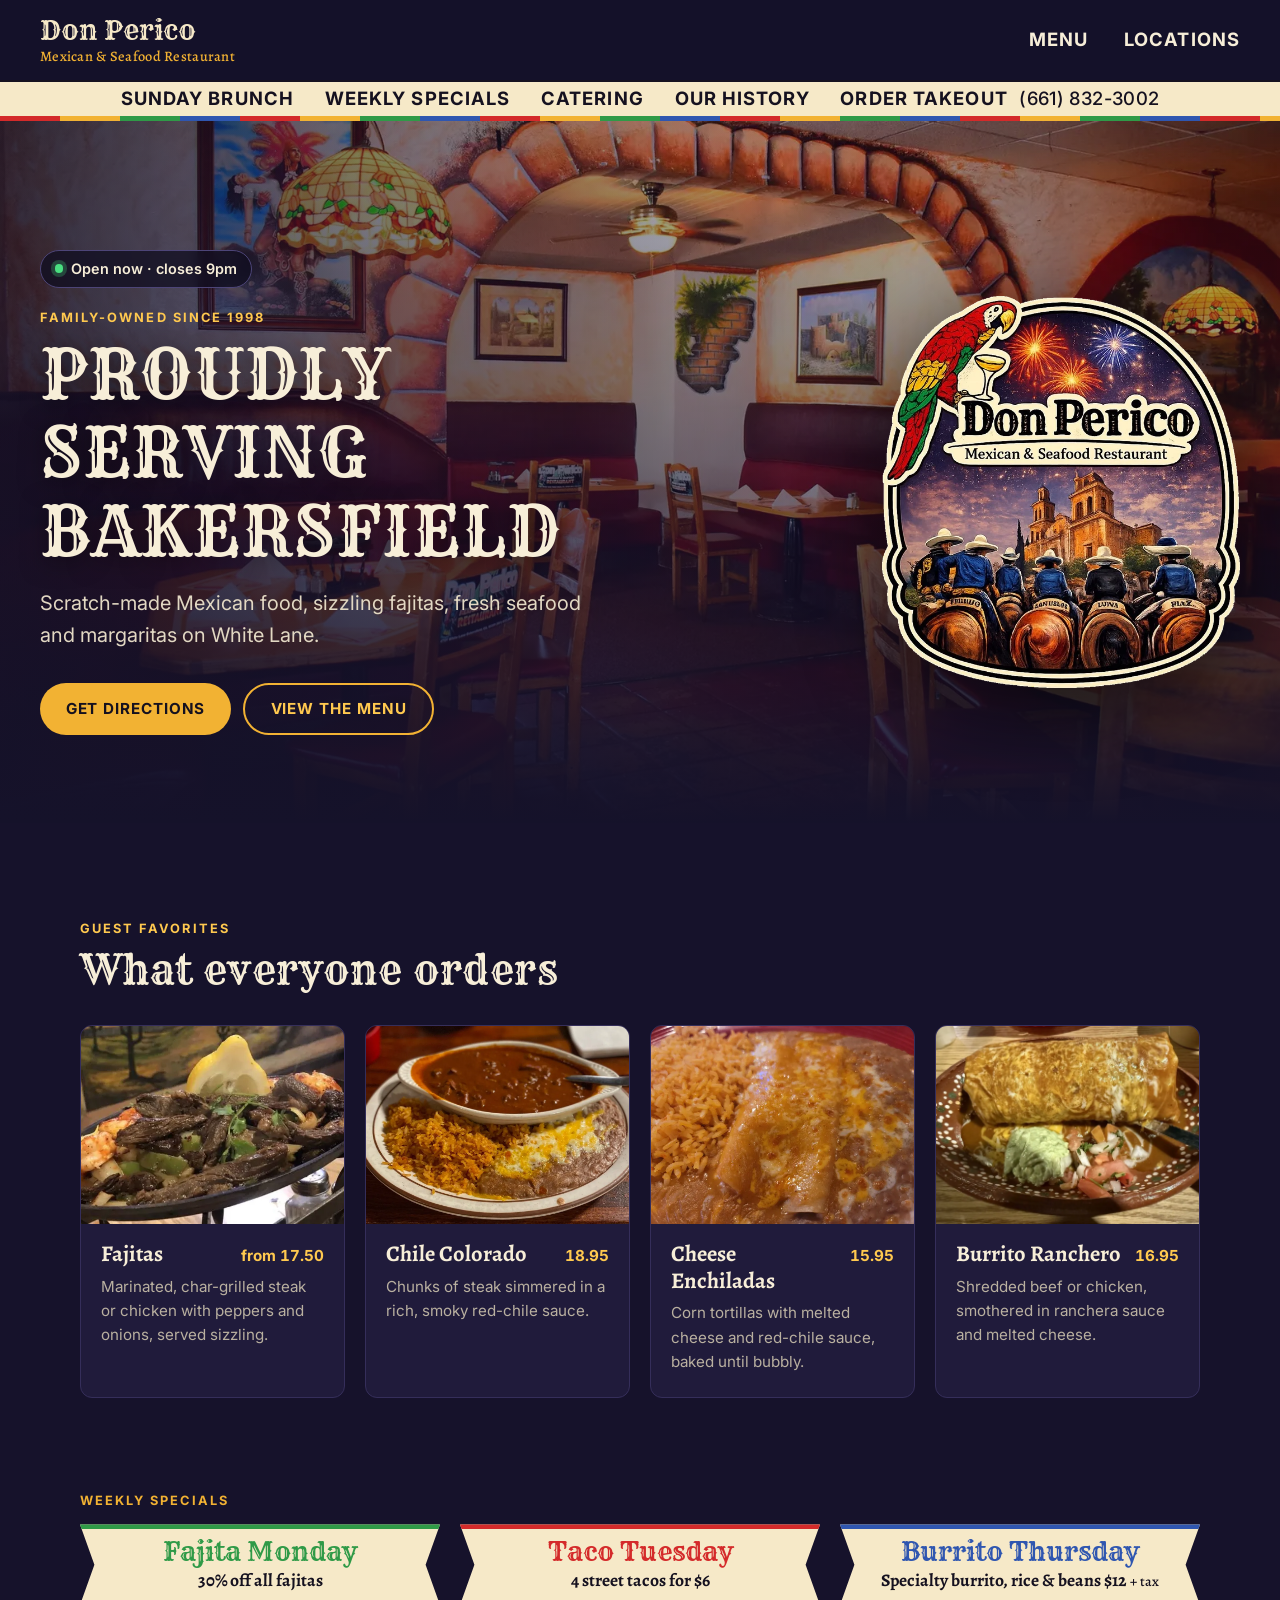
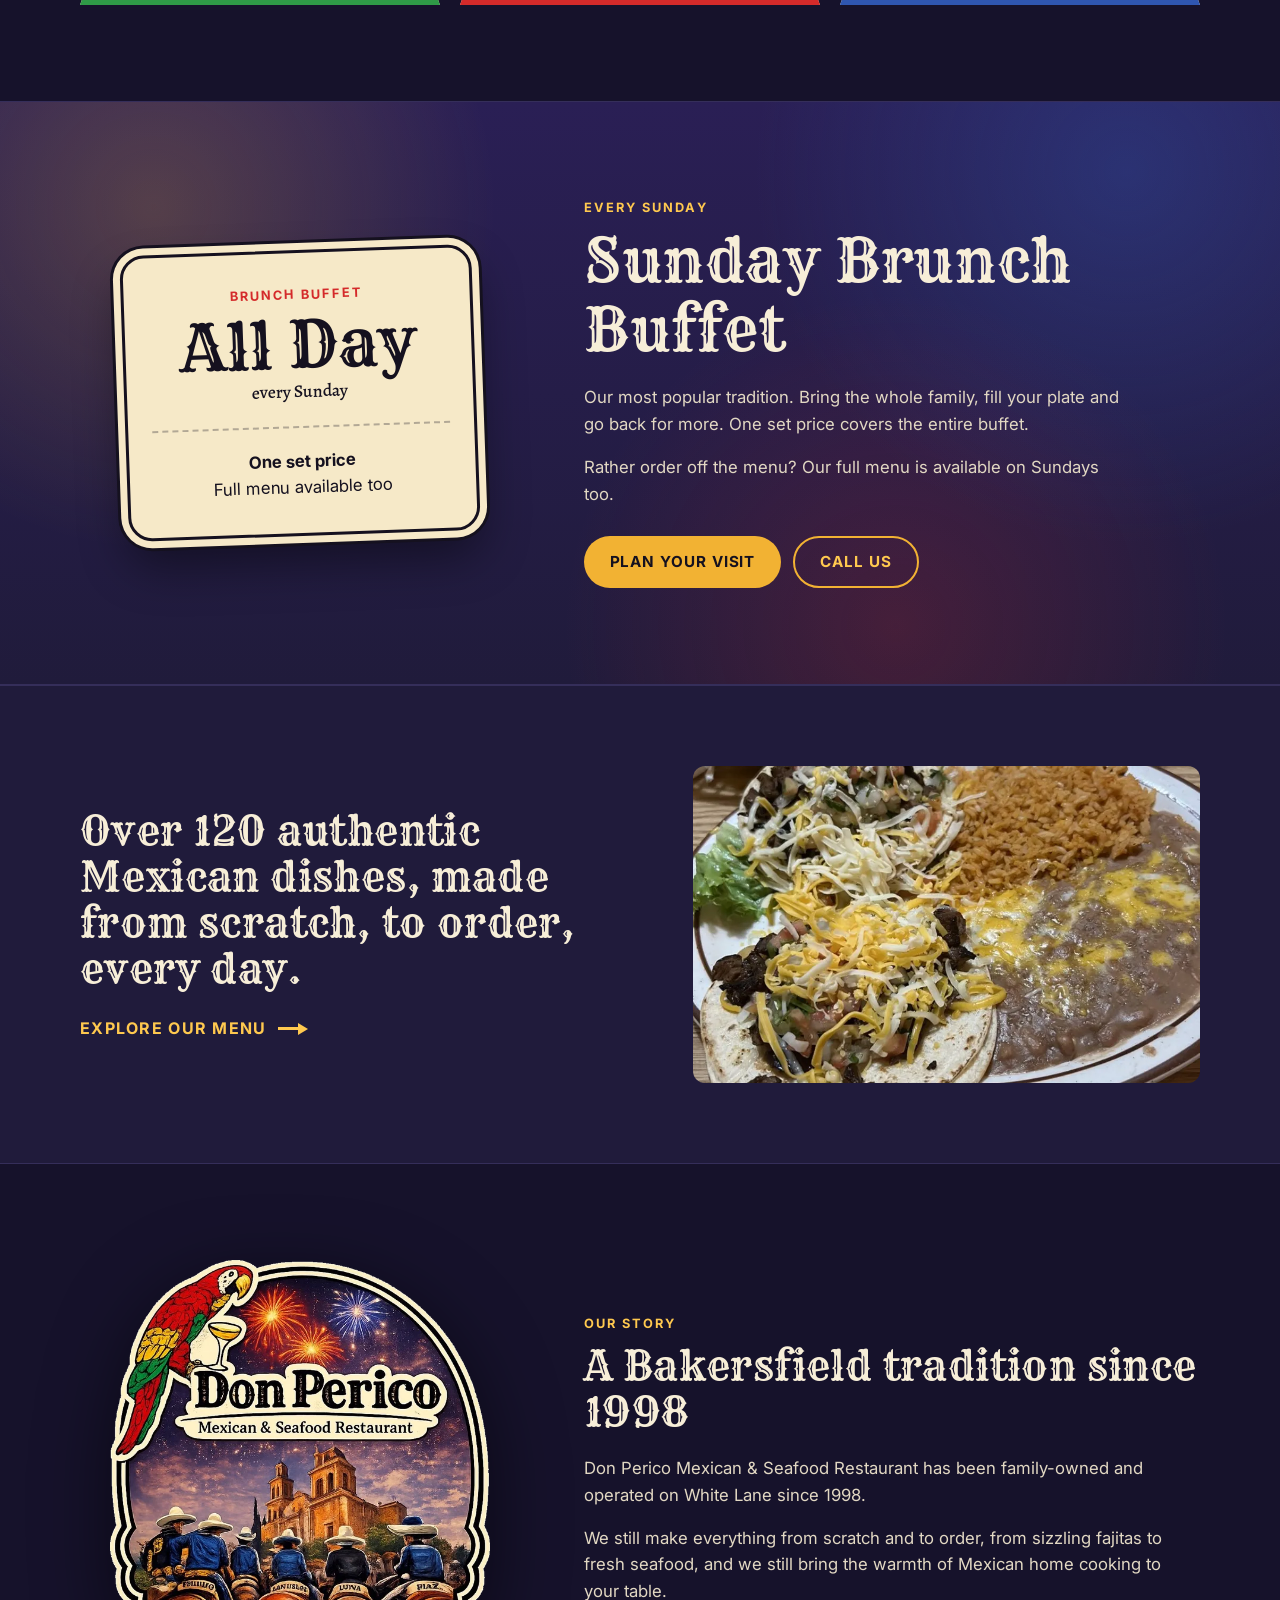
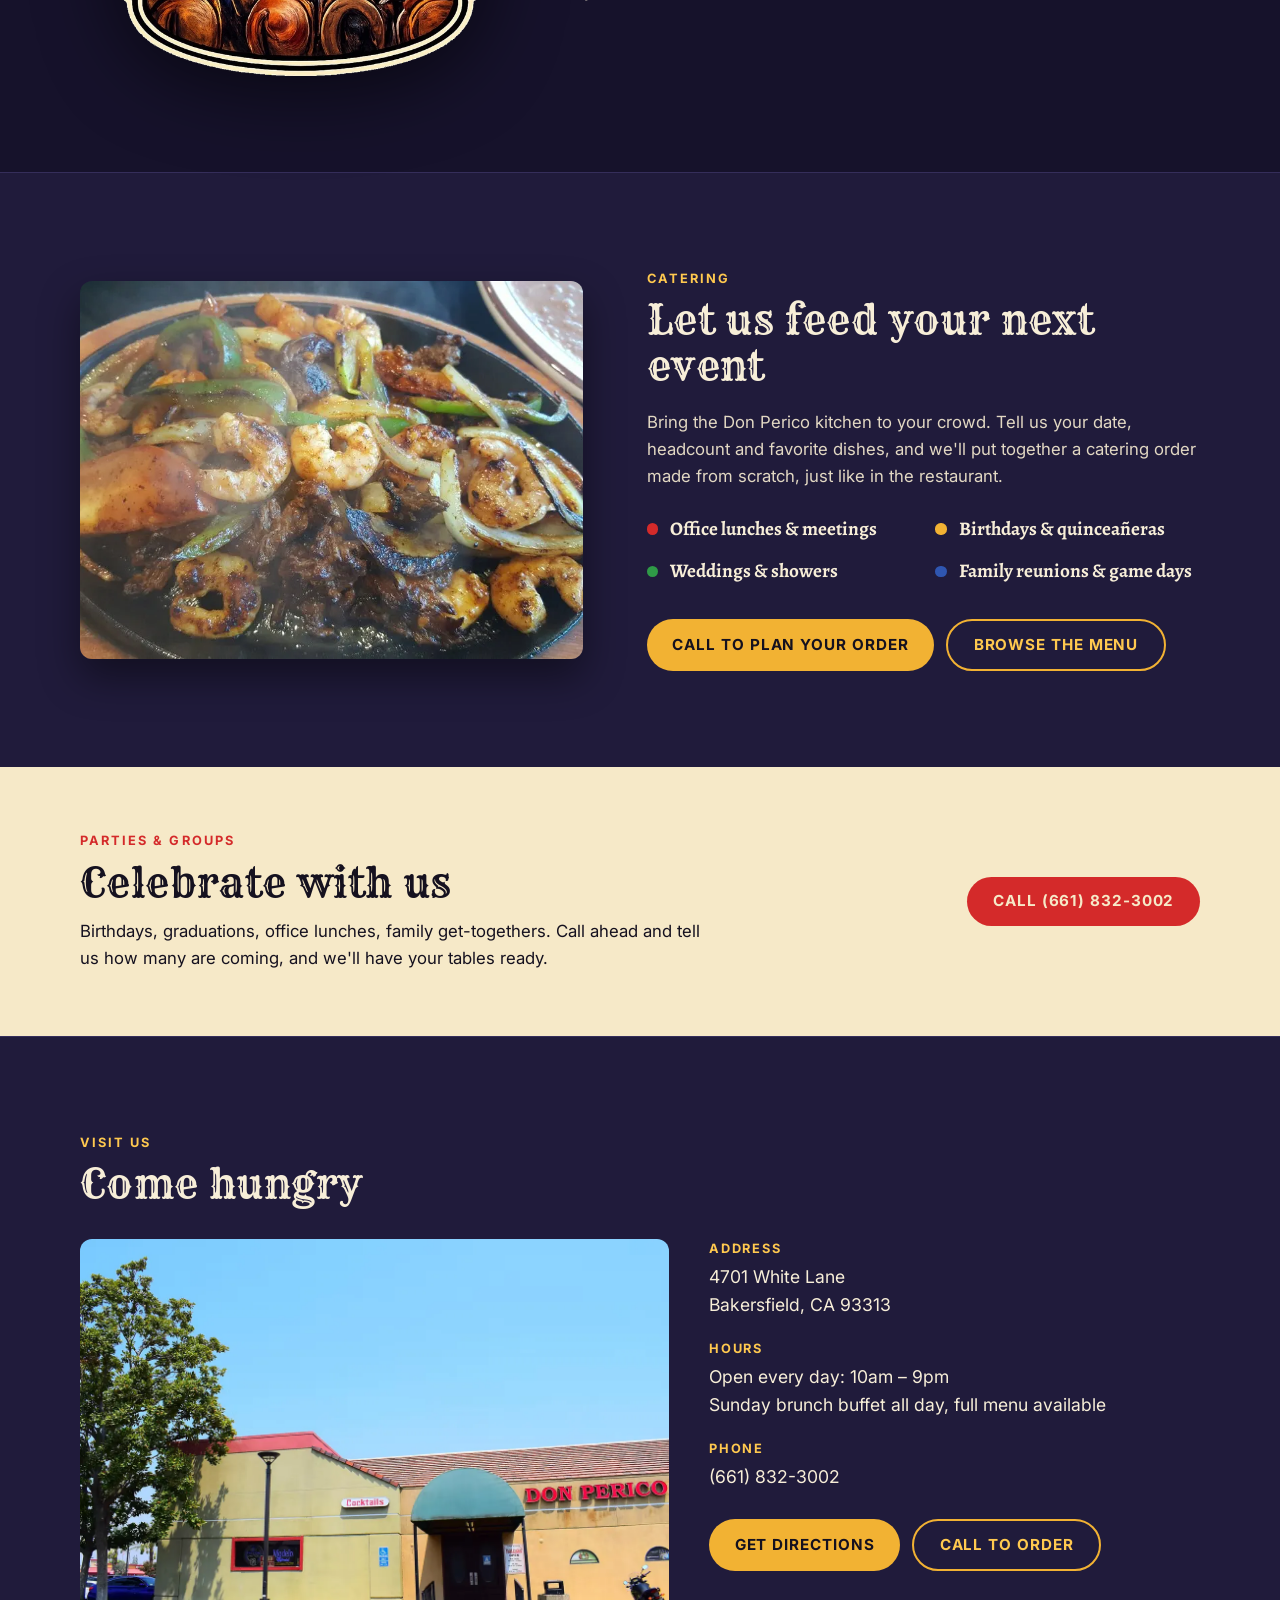
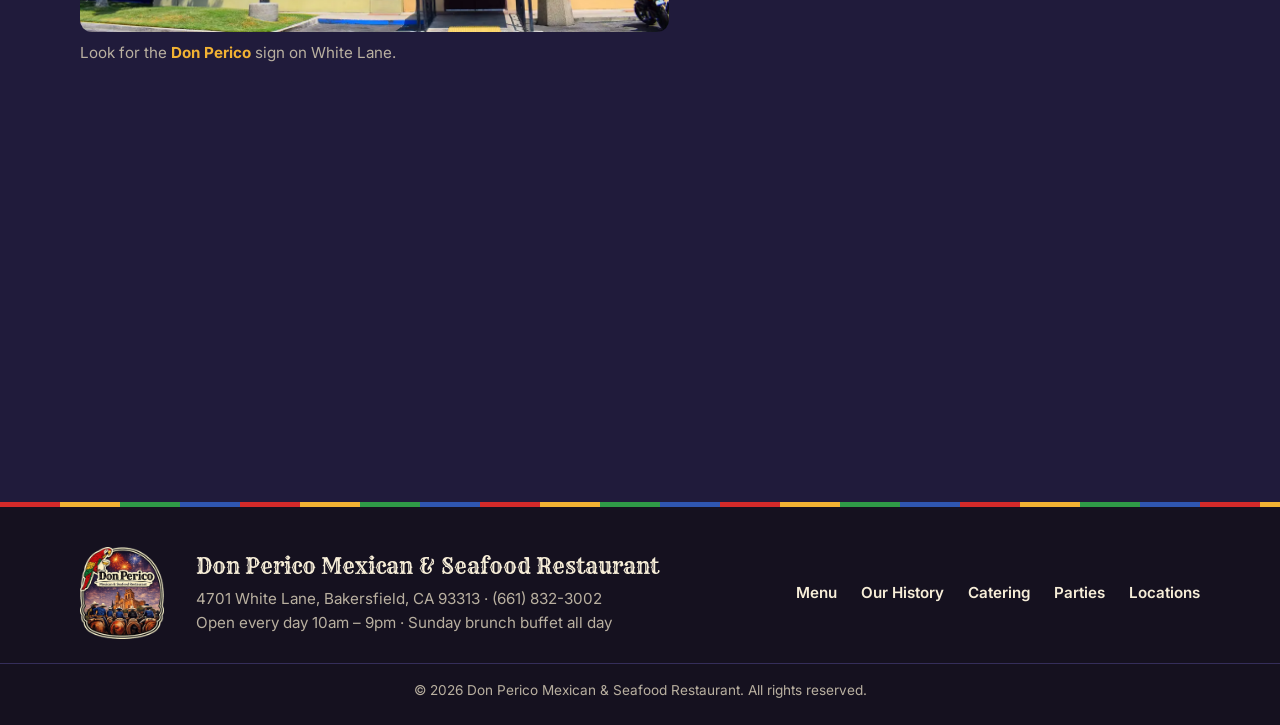
==== commit 4df23e2c: "Remove Spanish home page and language links Co-Authored-By: Claude Opus 5.5 <noreply@anthropic.com>" ====
--- a/index.html
+++ b/index.html
@@ -13,8 +13,6 @@
   <meta property="og:image" content="https://ledwell.github.io/don-perico/images/og-image.jpg">
   <meta name="twitter:card" content="summary_large_image">
 
-  <link rel="alternate" hreflang="en" href="https://ledwell.github.io/don-perico/">
-  <link rel="alternate" hreflang="es" href="https://ledwell.github.io/don-perico/es/">
   <link rel="icon" href="images/favicon.png" type="image/png">
   <link rel="apple-touch-icon" href="images/apple-touch-icon.png">
   <link rel="preconnect" href="https://fonts.googleapis.com">
@@ -69,7 +67,6 @@
       <ul class="nav-primary">
         <li><a href="menu.html">MENU</a></li>
         <li><a href="#visit">LOCATIONS</a></li>
-        <li><a class="nav-lang" href="es/index.html" hreflang="es" lang="es">ESPAÑOL</a></li>
       </ul>
       <ul class="nav-secondary">
         <li><a href="#brunch">SUNDAY BRUNCH</a></li>
@@ -340,7 +337,6 @@
         <li><a href="#catering">Catering</a></li>
         <li><a href="#parties">Parties</a></li>
         <li><a href="#visit">Locations</a></li>
-        <li><a href="es/index.html" hreflang="es" lang="es">Español</a></li>
       </ul>
     </div>
     <p class="copyright">&copy; 2026 Don Perico Mexican &amp; Seafood Restaurant. All rights reserved.</p>
--- a/style.css
+++ b/style.css
@@ -902,10 +902,6 @@
   line-height: 1;
 }
 
-.brunch-price-long {
-  font-size: clamp(2.2rem, 7vw, 2.75rem);
-}
-
 .brunch-per {
   font-family: var(--font-serif);
   font-size: 1.1rem;
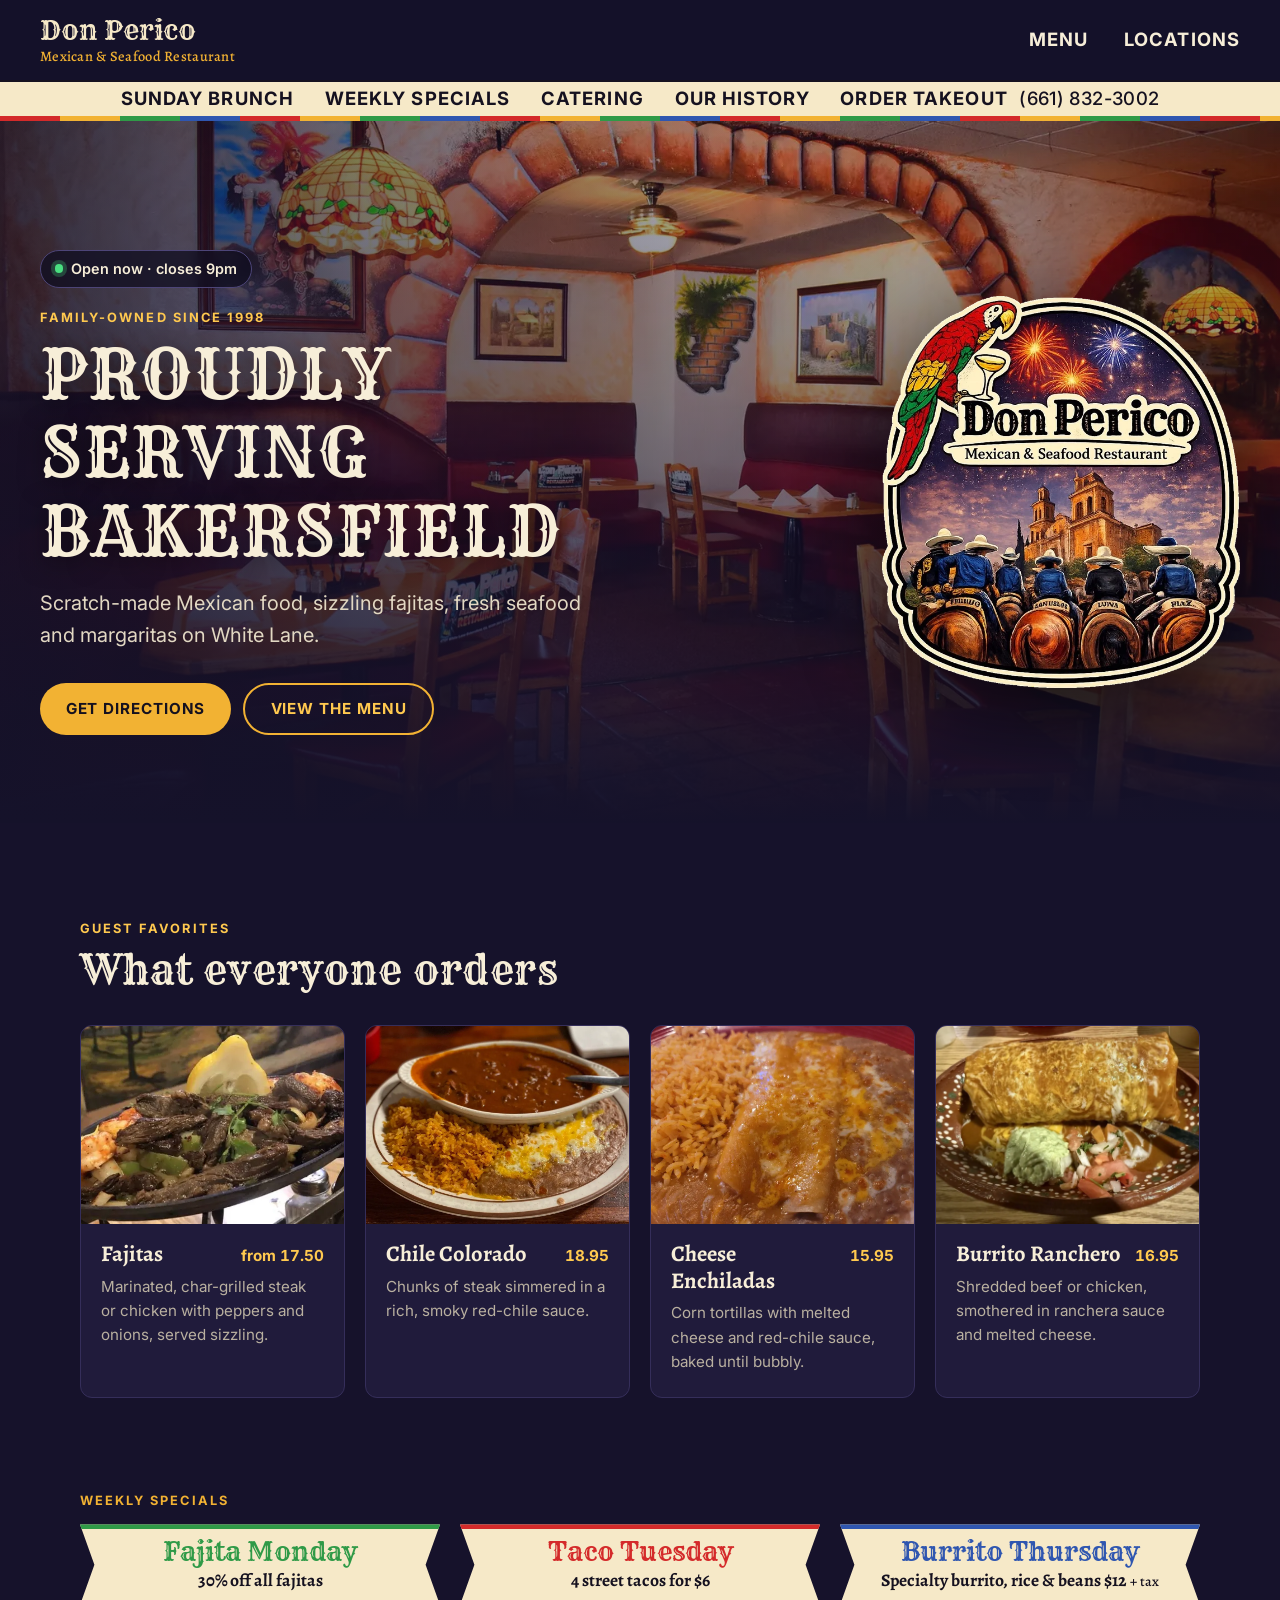
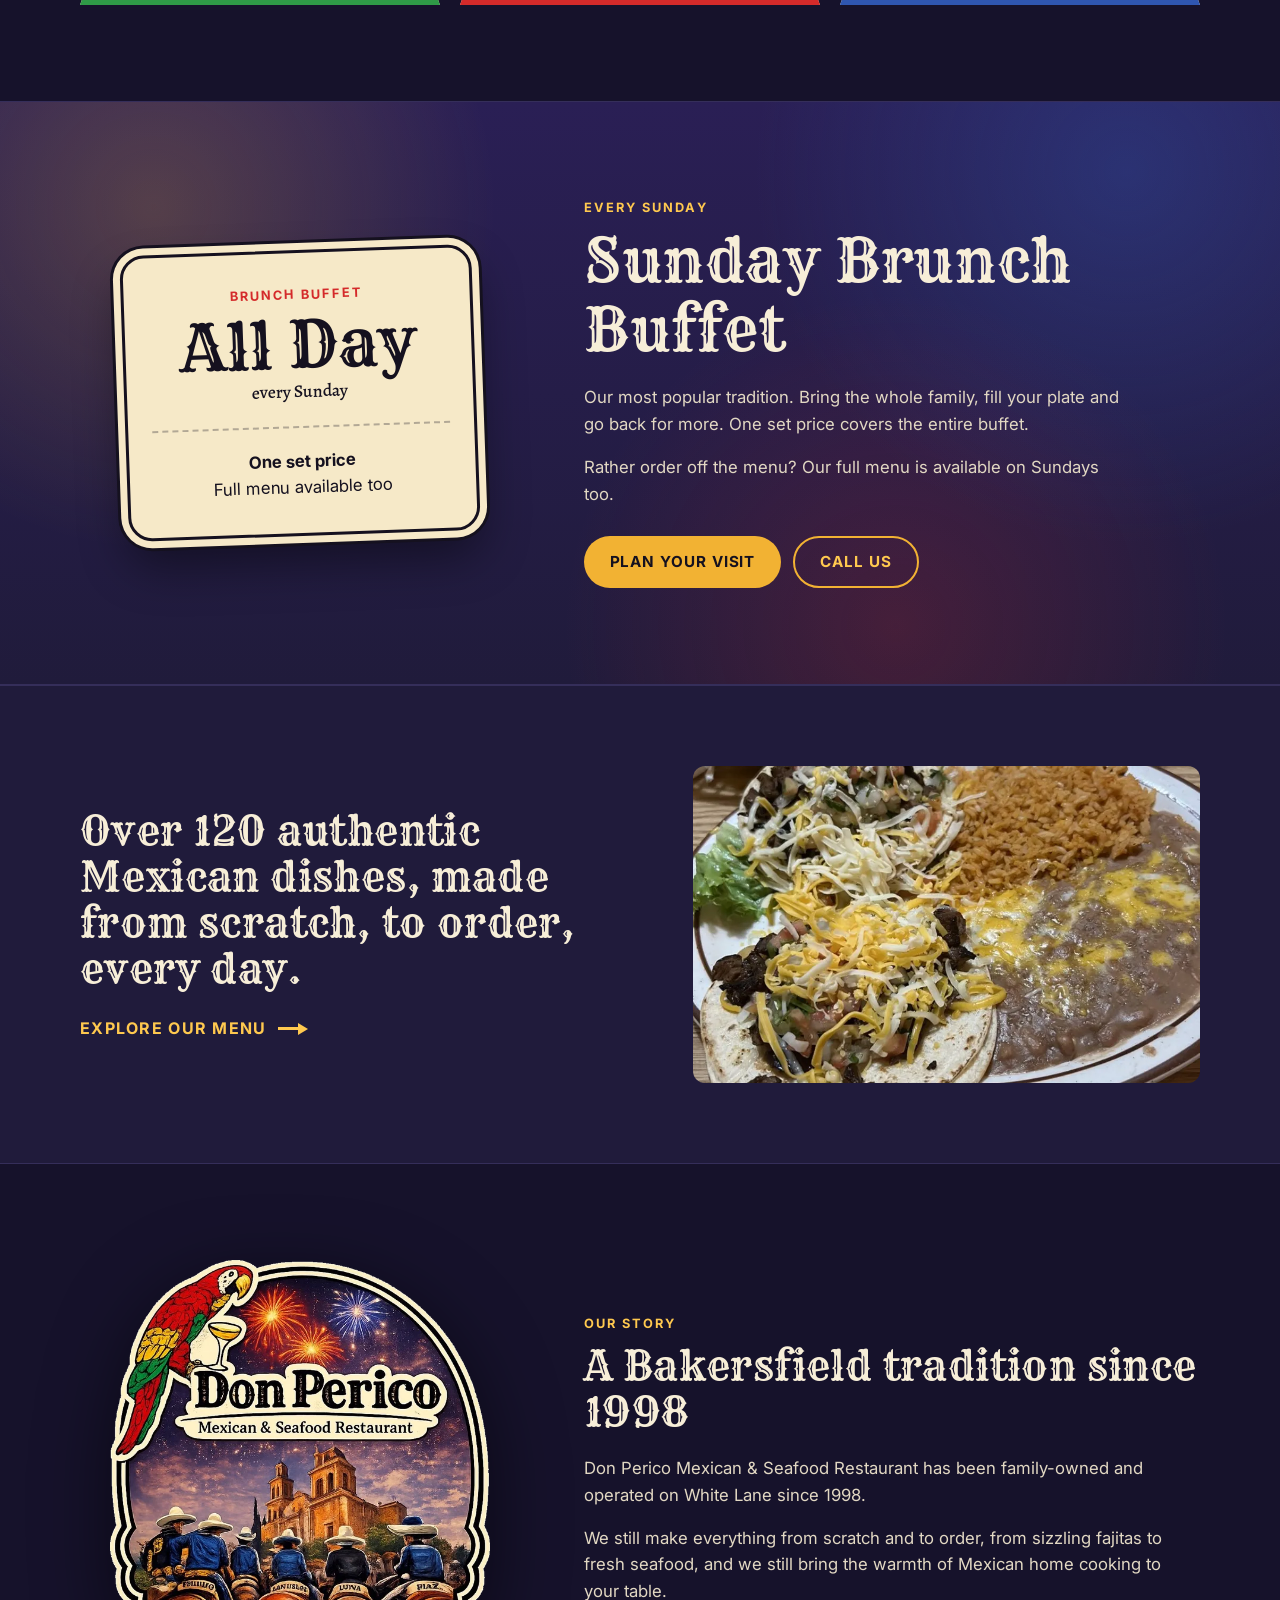
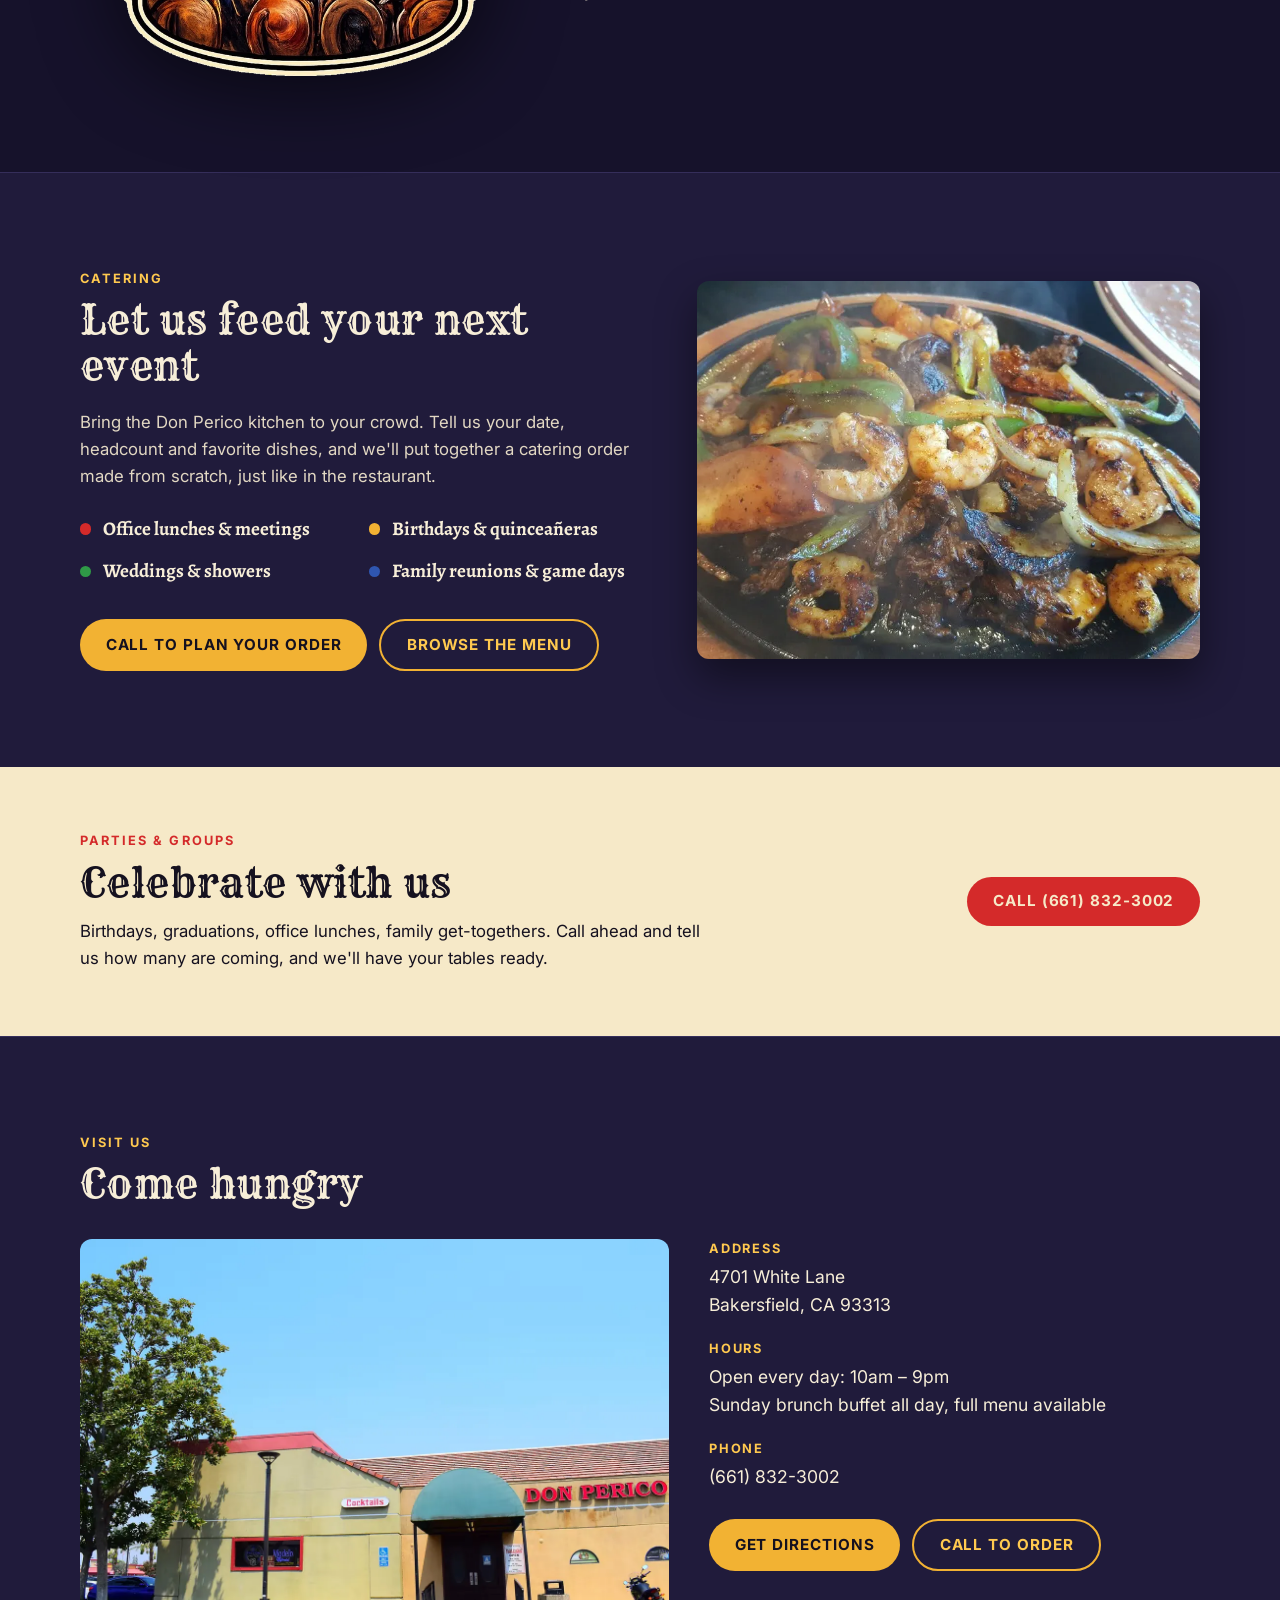
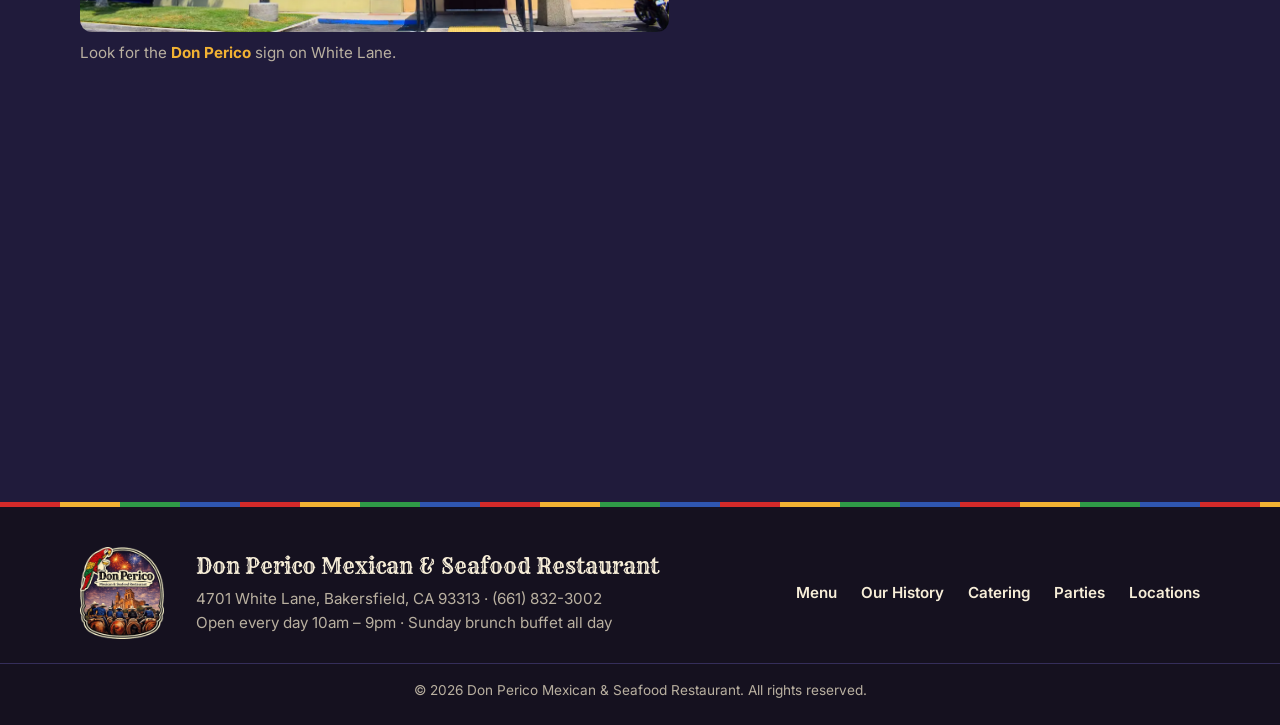
==== commit c1188bd7: "Put catering photo on the right Co-Authored-By: Claude Opus 5.5 <noreply@anthropic.com>" ====
--- a/index.html
+++ b/index.html
@@ -246,10 +246,6 @@
     <!-- TODO: add catering packages, minimums and lead time once known -->
     <section id="catering" class="section catering" aria-labelledby="catering-title">
       <div class="container catering-inner">
-        <picture class="catering-img">
-          <source srcset="images/fajitas-mixed.webp" type="image/webp">
-          <img src="images/fajitas-mixed.jpg" alt="Sizzling steak and shrimp fajitas with peppers and onions" width="1000" height="562" loading="lazy">
-        </picture>
         <div class="catering-text">
           <p class="eyebrow">Catering</p>
           <h2 id="catering-title">Let us feed your next event</h2>
@@ -265,6 +261,10 @@
             <a class="btn btn-outline" href="menu.html">Browse the menu</a>
           </div>
         </div>
+        <picture class="catering-img">
+          <source srcset="images/fajitas-mixed.webp" type="image/webp">
+          <img src="images/fajitas-mixed.jpg" alt="Sizzling steak and shrimp fajitas with peppers and onions" width="1000" height="562" loading="lazy">
+        </picture>
       </div>
     </section>
 
--- a/style.css
+++ b/style.css
@@ -1038,7 +1038,7 @@
 
 @media (min-width: 800px) {
   .catering-inner {
-    grid-template-columns: 1fr 1.1fr;
+    grid-template-columns: 1.1fr 1fr;
     gap: 4rem;
   }
 }
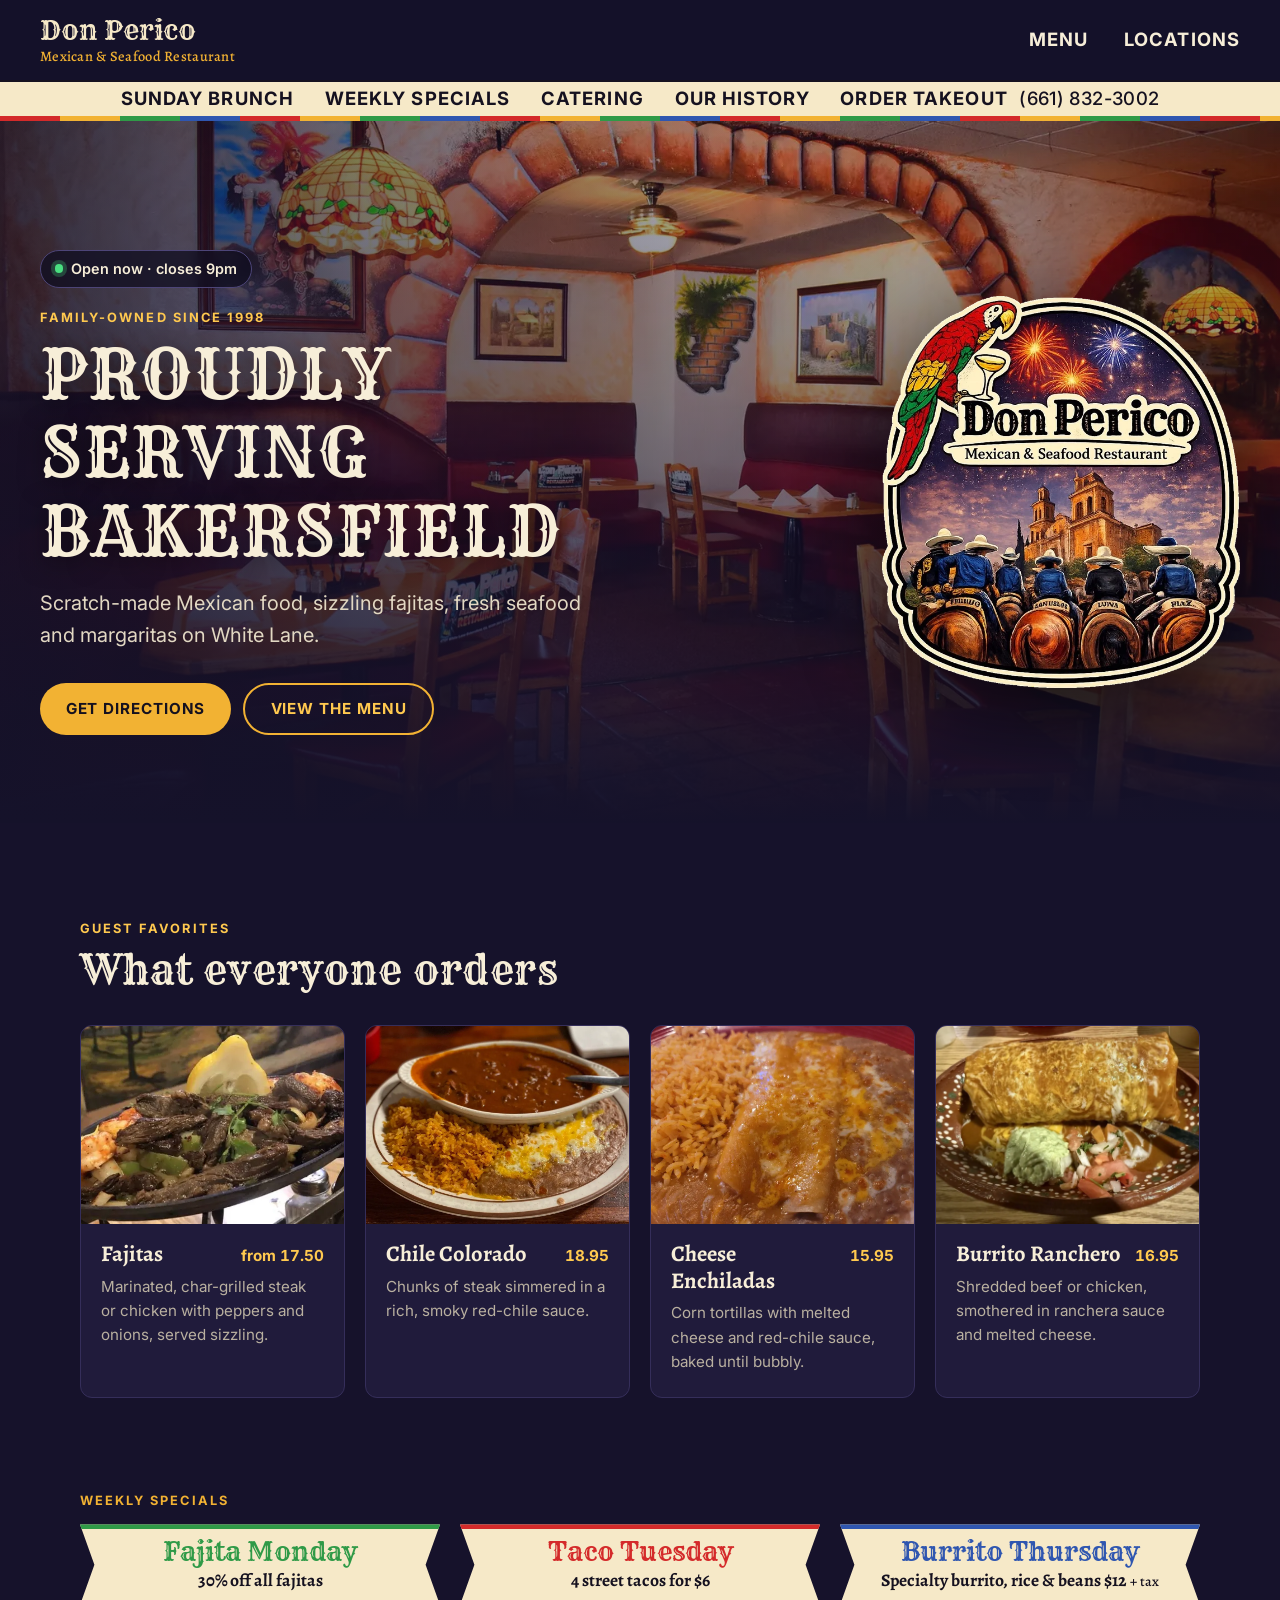
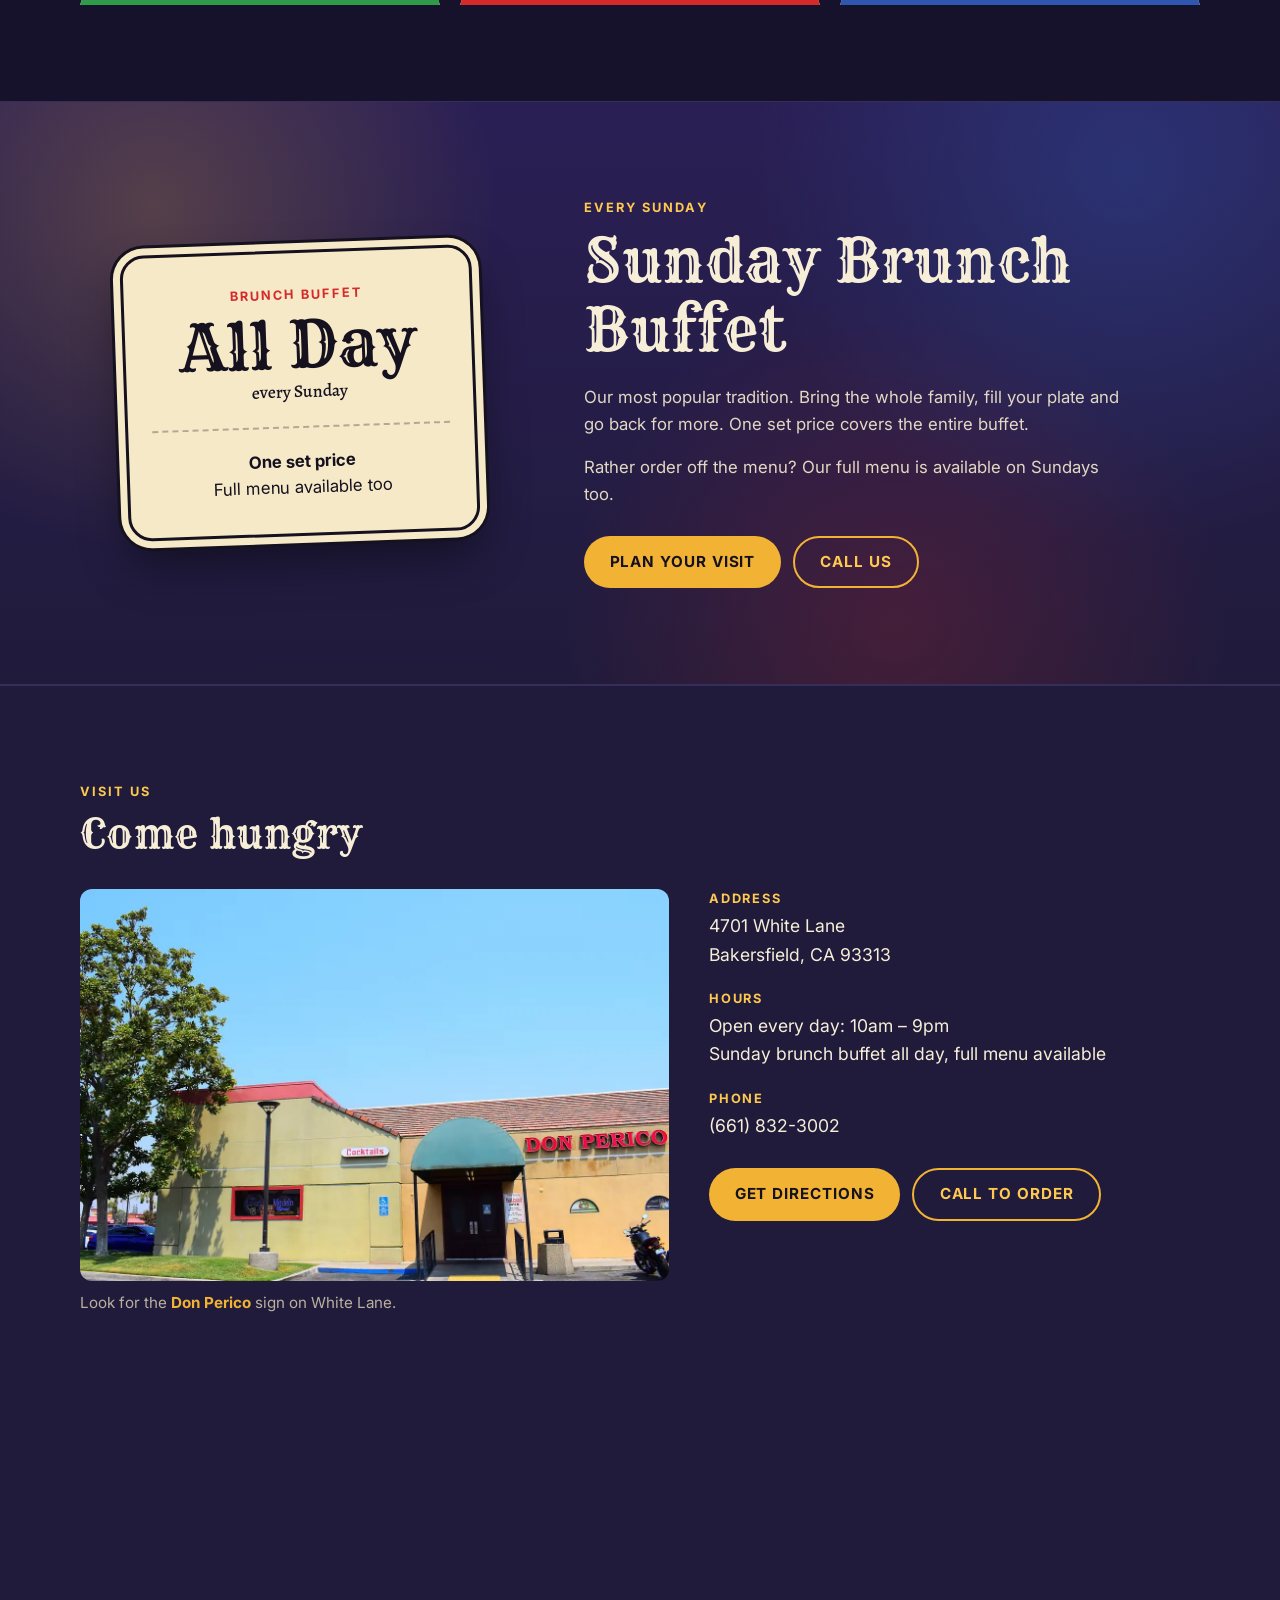
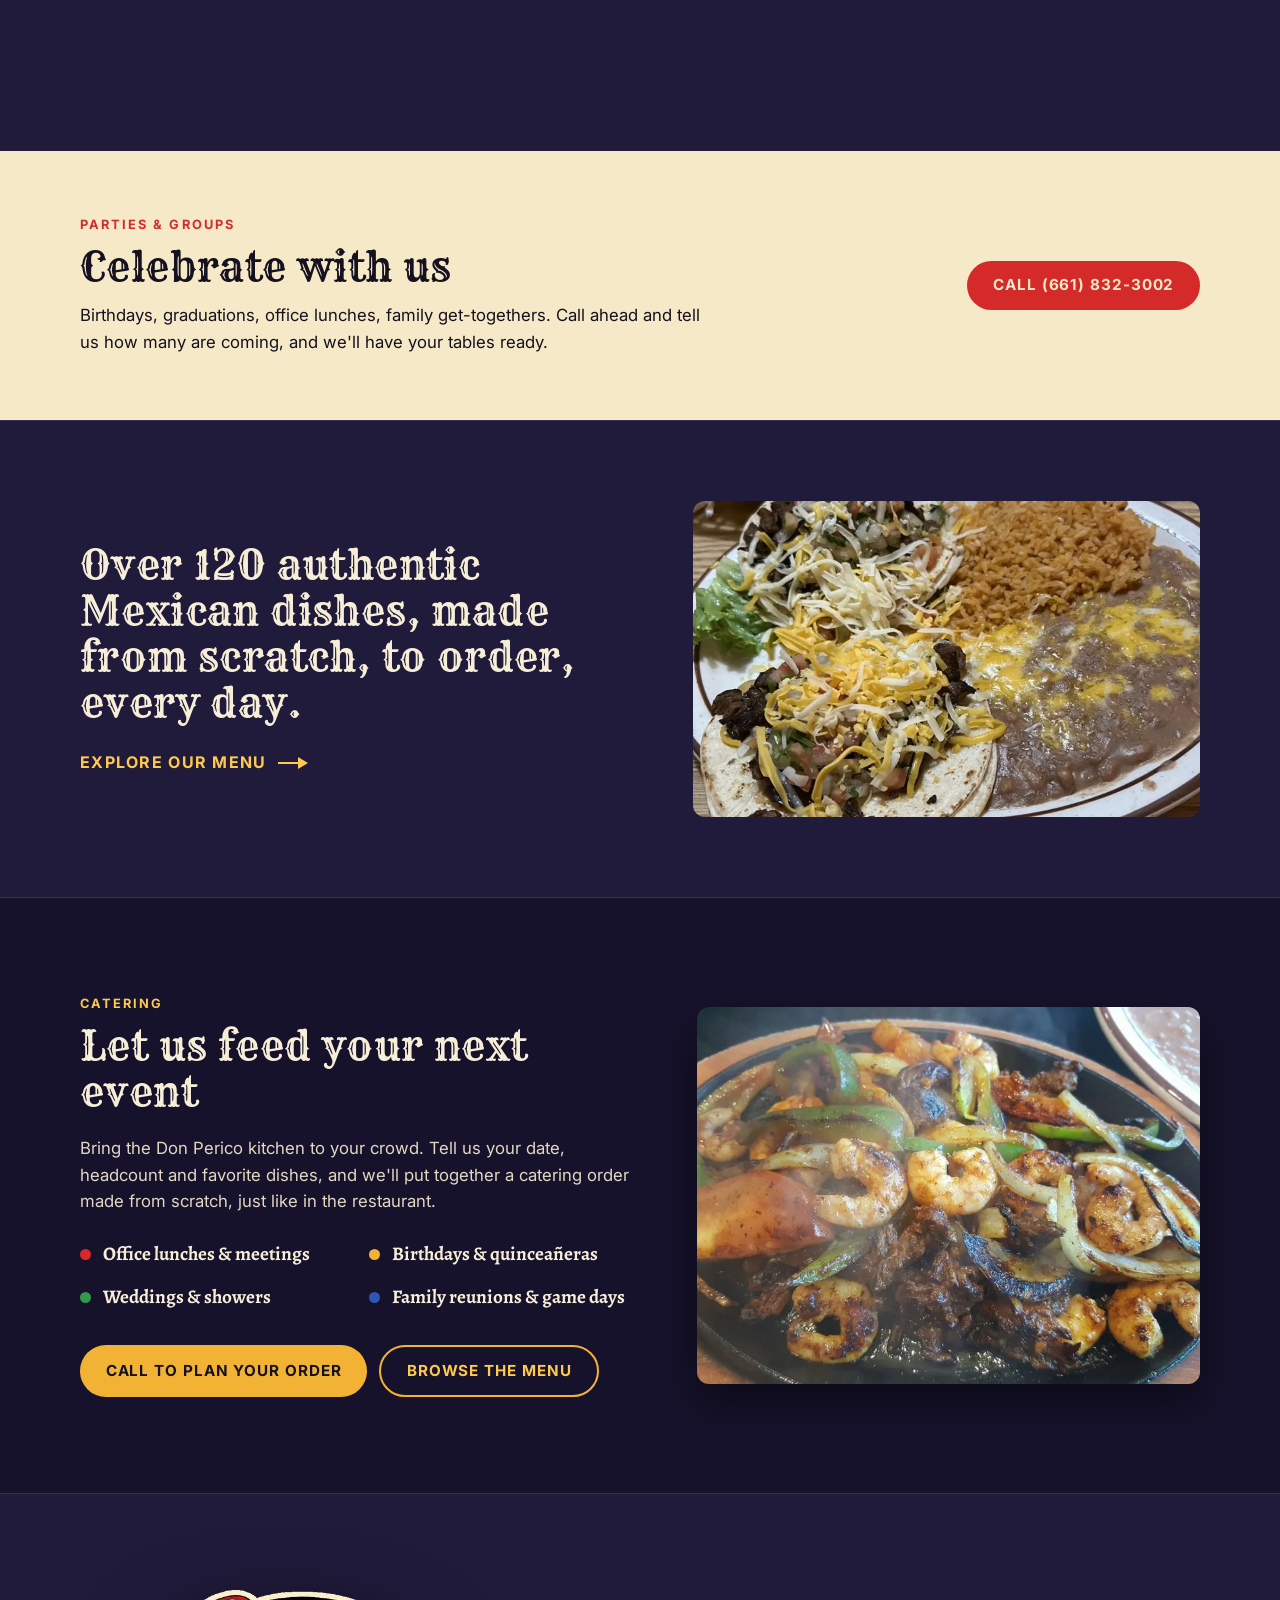
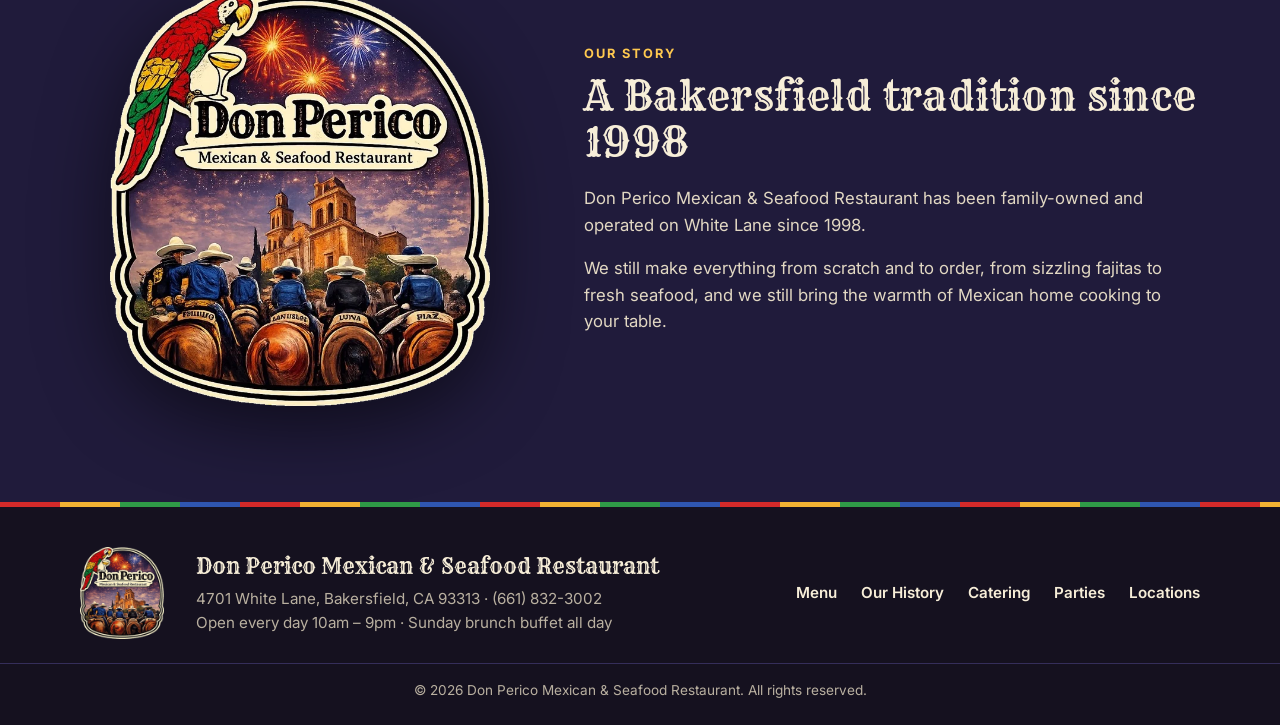
==== commit 2e1e33b5: "Reorder home page sections to push in-store visits Hero, favorites, specials, brunch, then visit inf" ====
--- a/index.html
+++ b/index.html
@@ -213,6 +213,60 @@
       </div>
     </section>
 
+    <section id="visit" class="section visit" aria-labelledby="visit-title">
+      <div class="container">
+        <div class="section-head">
+          <p class="eyebrow">Visit us</p>
+          <h2 id="visit-title">Come hungry</h2>
+        </div>
+        <div class="visit-grid">
+          <figure class="visit-photo">
+            <picture>
+              <source srcset="images/building.webp" type="image/webp">
+              <img src="images/building.jpg" alt="The restaurant's exterior on White Lane with the Don Perico sign" width="1200" height="800" loading="lazy">
+            </picture>
+            <figcaption>Look for the <strong>Don Perico</strong> sign on White Lane.</figcaption>
+          </figure>
+
+          <div class="visit-info">
+            <dl>
+              <div>
+                <dt>Address</dt>
+                <dd>4701 White Lane<br>Bakersfield, CA 93313</dd>
+              </div>
+              <div>
+                <dt>Hours</dt>
+                <dd>Open every day: 10am – 9pm<br>Sunday brunch buffet all day, full menu available</dd>
+              </div>
+              <div>
+                <dt>Phone</dt>
+                <dd><a href="tel:+16618323002">(661) 832-3002</a></dd>
+              </div>
+            </dl>
+            <div class="btn-row">
+              <a class="btn btn-primary" href="https://www.google.com/maps/dir/?api=1&amp;destination=4701+White+Lane+Bakersfield+CA+93313" target="_blank" rel="noopener">Get directions</a>
+              <a class="btn btn-outline" href="tel:+16618323002">Call to order</a>
+            </div>
+          </div>
+
+          <div class="visit-map">
+            <iframe title="Map to Don Perico Mexican &amp; Seafood Restaurant" src="https://www.google.com/maps?q=4701+White+Lane,+Bakersfield,+CA+93313&amp;output=embed" loading="lazy" referrerpolicy="no-referrer-when-downgrade"></iframe>
+          </div>
+        </div>
+      </div>
+    </section>
+
+    <section id="parties" class="parties" aria-labelledby="parties-title">
+      <div class="container parties-inner">
+        <div>
+          <p class="eyebrow">Parties &amp; groups</p>
+          <h2 id="parties-title">Celebrate with us</h2>
+          <p>Birthdays, graduations, office lunches, family get-togethers. Call ahead and tell us how many are coming, and we'll have your tables ready.</p>
+        </div>
+        <a class="btn btn-primary" href="tel:+16618323002">Call (661) 832-3002</a>
+      </div>
+    </section>
+
     <section class="menu-cta" aria-labelledby="menu-cta-title">
       <div class="container menu-cta-inner">
         <div class="menu-cta-text">
@@ -223,23 +277,6 @@
           <source srcset="images/tacos-asada.webp" type="image/webp">
           <img src="images/tacos-asada.jpg" alt="Two carne asada tacos with rice and beans" width="954" height="784" loading="lazy">
         </picture>
-      </div>
-    </section>
-
-    <section id="our-story" class="section story" aria-labelledby="story-title">
-      <div class="container story-inner">
-        <div class="story-text">
-          <p class="eyebrow">Our story</p>
-          <h2 id="story-title">A Bakersfield tradition since 1998</h2>
-          <p>Don Perico Mexican &amp; Seafood Restaurant has been family-owned and operated on White Lane since 1998.</p>
-          <p>We still make everything from scratch and to order, from sizzling fajitas to fresh seafood, and we still bring the warmth of Mexican home cooking to your table.</p>
-        </div>
-        <figure class="story-badge">
-          <picture>
-            <source srcset="images/logo.webp" type="image/webp">
-            <img src="images/logo.png" alt="Don Perico Mexican &amp; Seafood Restaurant logo: a parrot with a margarita above riders on horseback before a mission church under fireworks" width="640" height="700" loading="lazy">
-          </picture>
-        </figure>
       </div>
     </section>
 
@@ -268,57 +305,20 @@
       </div>
     </section>
 
-    <section id="parties" class="parties" aria-labelledby="parties-title">
-      <div class="container parties-inner">
-        <div>
-          <p class="eyebrow">Parties &amp; groups</p>
-          <h2 id="parties-title">Celebrate with us</h2>
-          <p>Birthdays, graduations, office lunches, family get-togethers. Call ahead and tell us how many are coming, and we'll have your tables ready.</p>
-        </div>
-        <a class="btn btn-primary" href="tel:+16618323002">Call (661) 832-3002</a>
-      </div>
-    </section>
-
-    <section id="visit" class="section visit" aria-labelledby="visit-title">
-      <div class="container">
-        <div class="section-head">
-          <p class="eyebrow">Visit us</p>
-          <h2 id="visit-title">Come hungry</h2>
-        </div>
-        <div class="visit-grid">
-          <figure class="visit-photo">
-            <picture>
-              <source srcset="images/building.webp" type="image/webp">
-              <img src="images/building.jpg" alt="The restaurant's exterior on White Lane with the Don Perico sign" width="1200" height="800" loading="lazy">
-            </picture>
-            <figcaption>Look for the <strong>Don Perico</strong> sign on White Lane.</figcaption>
-          </figure>
-
-          <div class="visit-info">
-            <dl>
-              <div>
-                <dt>Address</dt>
-                <dd>4701 White Lane<br>Bakersfield, CA 93313</dd>
-              </div>
-              <div>
-                <dt>Hours</dt>
-                <dd>Open every day: 10am – 9pm<br>Sunday brunch buffet all day, full menu available</dd>
-              </div>
-              <div>
-                <dt>Phone</dt>
-                <dd><a href="tel:+16618323002">(661) 832-3002</a></dd>
-              </div>
-            </dl>
-            <div class="btn-row">
-              <a class="btn btn-primary" href="https://www.google.com/maps/dir/?api=1&amp;destination=4701+White+Lane+Bakersfield+CA+93313" target="_blank" rel="noopener">Get directions</a>
-              <a class="btn btn-outline" href="tel:+16618323002">Call to order</a>
-            </div>
-          </div>
-
-          <div class="visit-map">
-            <iframe title="Map to Don Perico Mexican &amp; Seafood Restaurant" src="https://www.google.com/maps?q=4701+White+Lane,+Bakersfield,+CA+93313&amp;output=embed" loading="lazy" referrerpolicy="no-referrer-when-downgrade"></iframe>
-          </div>
-        </div>
+    <section id="our-story" class="section story" aria-labelledby="story-title">
+      <div class="container story-inner">
+        <div class="story-text">
+          <p class="eyebrow">Our story</p>
+          <h2 id="story-title">A Bakersfield tradition since 1998</h2>
+          <p>Don Perico Mexican &amp; Seafood Restaurant has been family-owned and operated on White Lane since 1998.</p>
+          <p>We still make everything from scratch and to order, from sizzling fajitas to fresh seafood, and we still bring the warmth of Mexican home cooking to your table.</p>
+        </div>
+        <figure class="story-badge">
+          <picture>
+            <source srcset="images/logo.webp" type="image/webp">
+            <img src="images/logo.png" alt="Don Perico Mexican &amp; Seafood Restaurant logo: a parrot with a margarita above riders on horseback before a mission church under fireworks" width="640" height="700" loading="lazy">
+          </picture>
+        </figure>
       </div>
     </section>
   </main>
--- a/style.css
+++ b/style.css
@@ -930,6 +930,11 @@
 /* ==========================================================================
    Our story
    ========================================================================== */
+.story {
+  background-color: var(--surface);
+  border-top: 1px solid var(--line);
+}
+
 .story-inner {
   display: grid;
   gap: 2.5rem;
@@ -972,8 +977,7 @@
    Catering
    ========================================================================== */
 .catering {
-  background-color: var(--surface);
-  border-top: 1px solid var(--line);
+  background-color: var(--bg);
 }
 
 .catering-inner {
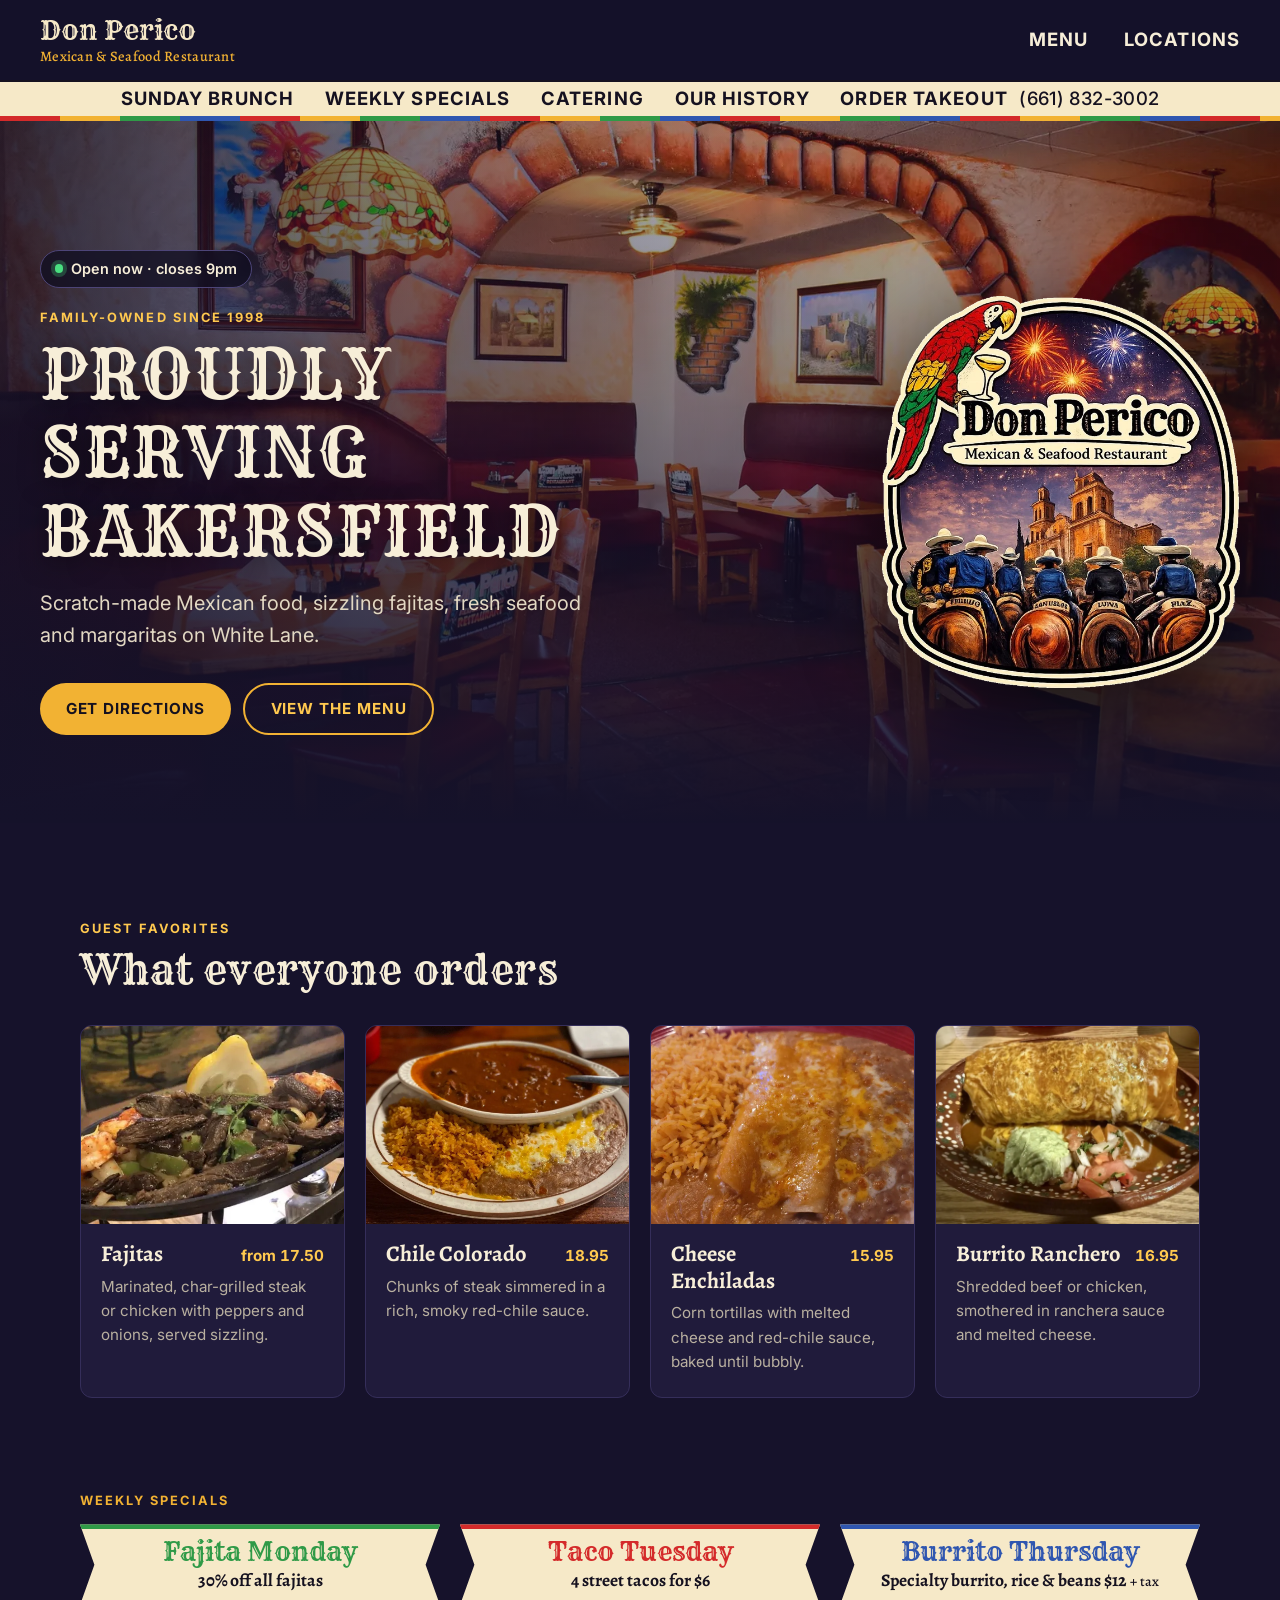
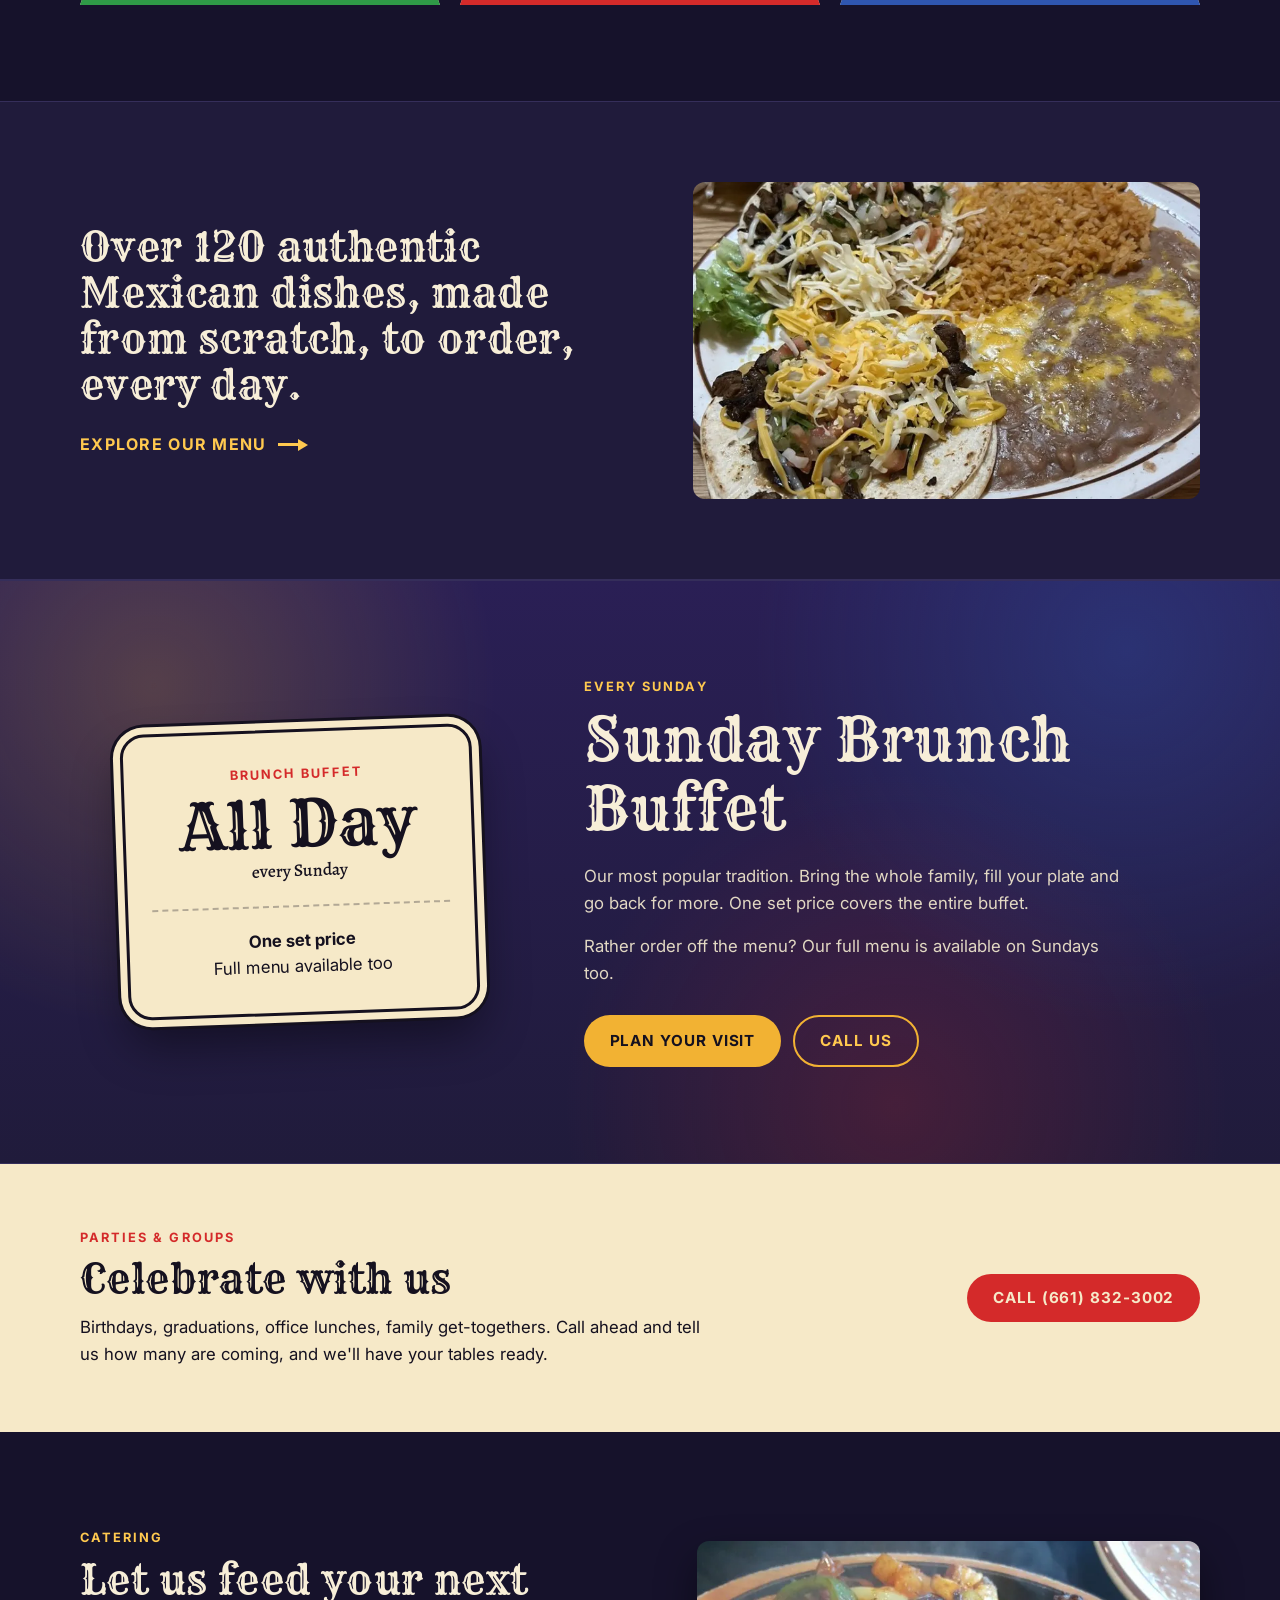
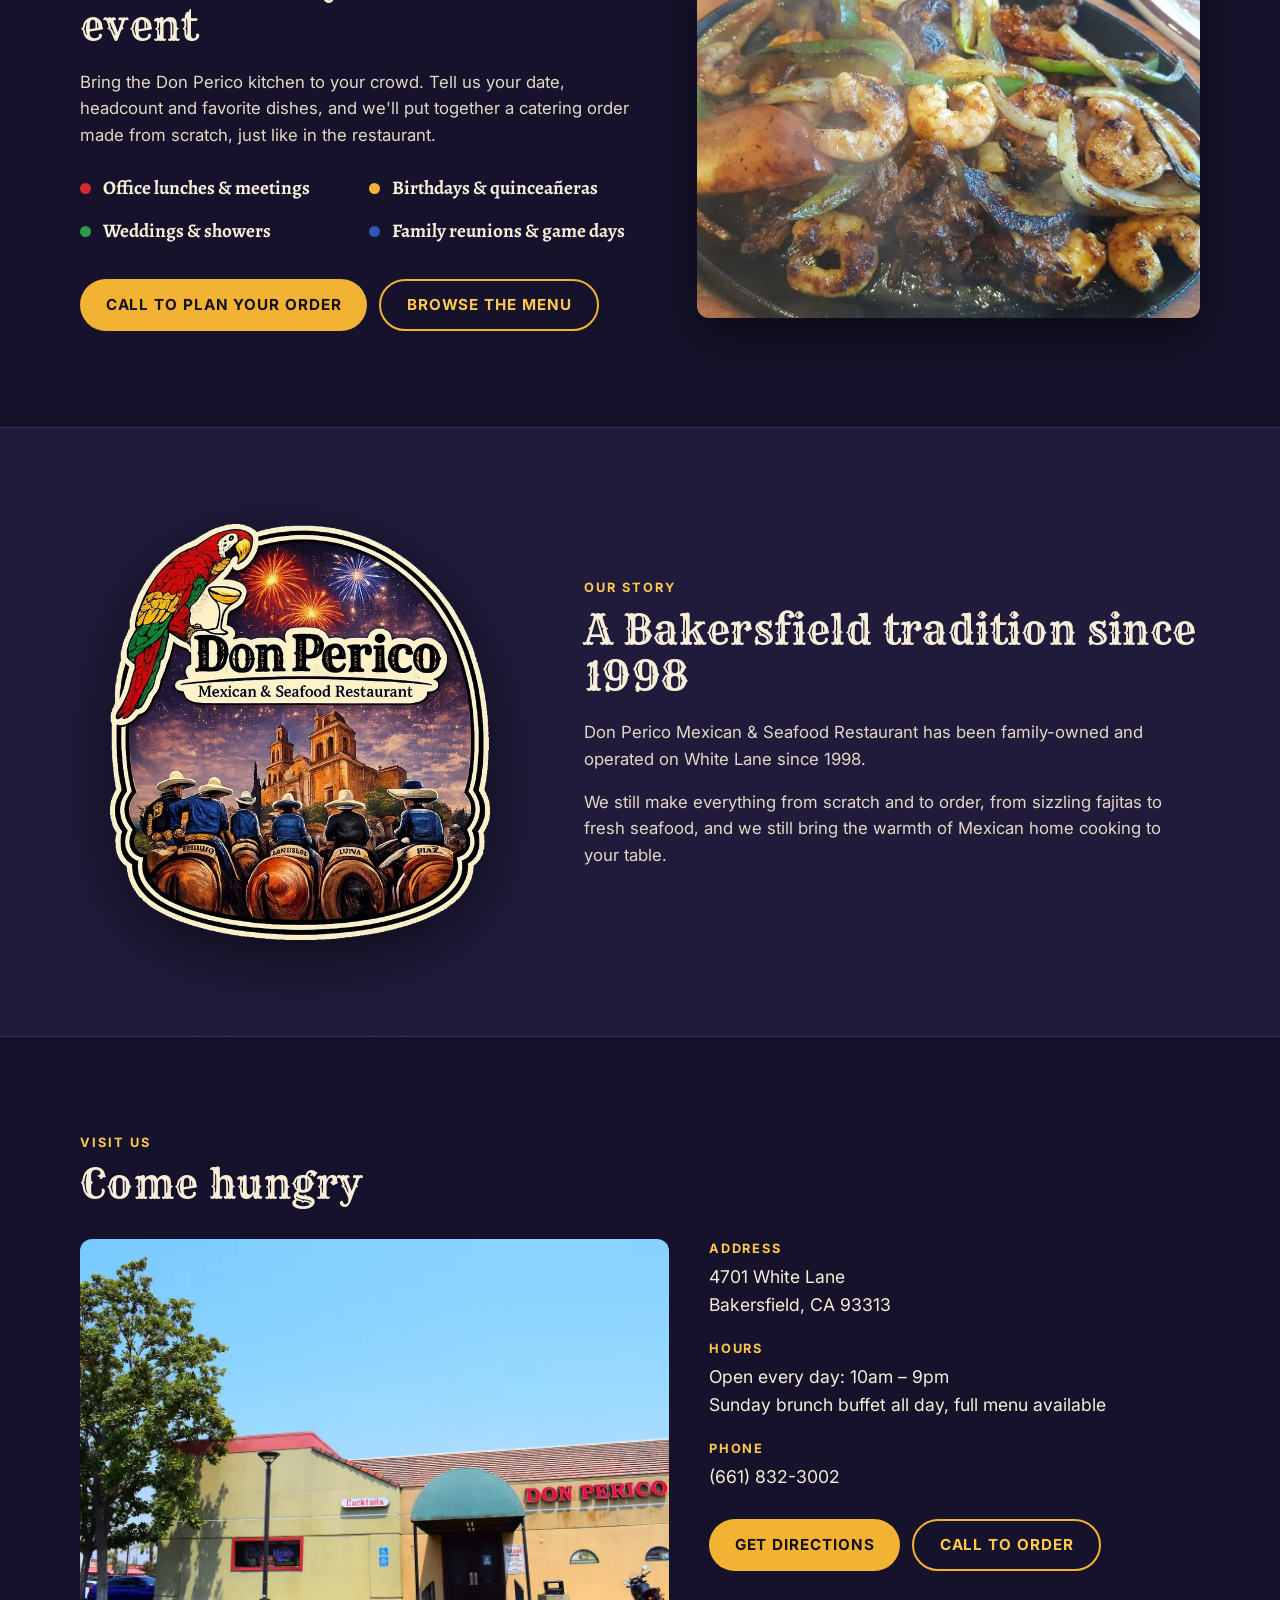
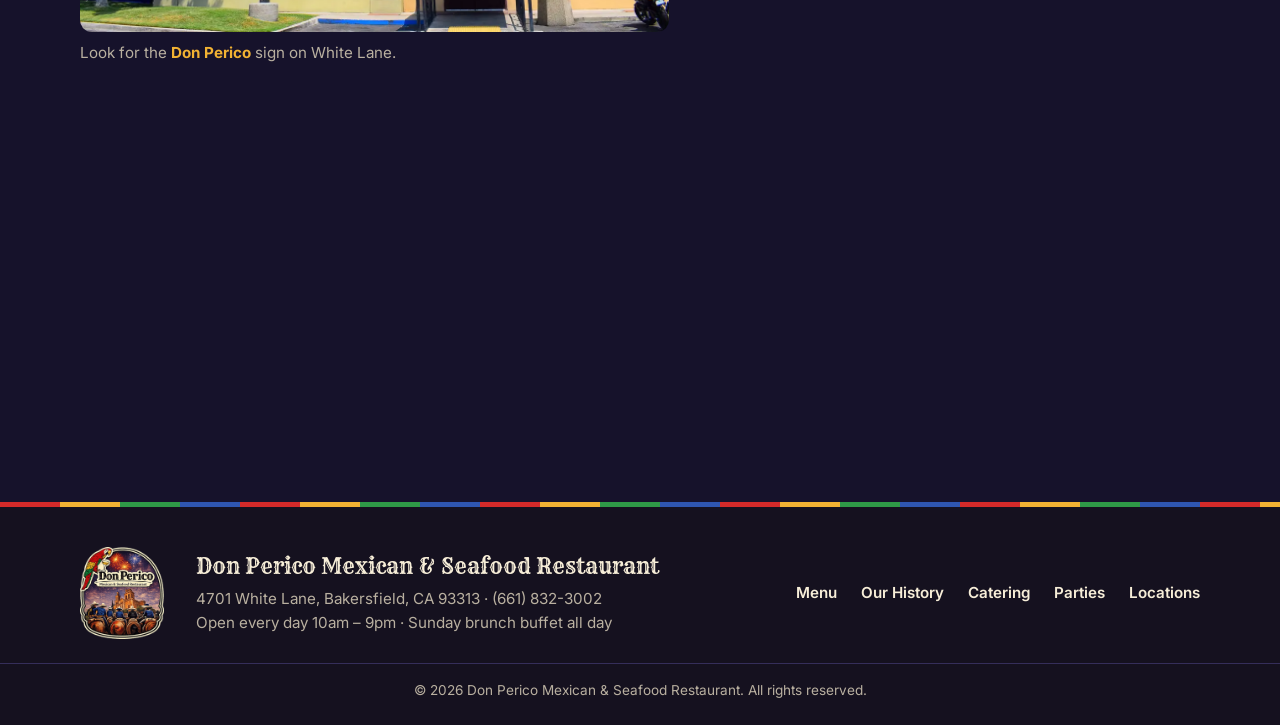
==== commit e62dc499: "Move menu teaser above brunch and visit info to the bottom Co-Authored-By: Claude Opus 5.5 <noreply@" ====
--- a/index.html
+++ b/index.html
@@ -191,6 +191,19 @@
       </div>
     </section>
 
+    <section class="menu-cta" aria-labelledby="menu-cta-title">
+      <div class="container menu-cta-inner">
+        <div class="menu-cta-text">
+          <h2 id="menu-cta-title">Over 120 authentic Mexican dishes, made from scratch, to order, every day.</h2>
+          <a href="menu.html" class="btn-arrow">Explore our menu <span class="long-arrow" aria-hidden="true"></span></a>
+        </div>
+        <picture class="menu-cta-img">
+          <source srcset="images/tacos-asada.webp" type="image/webp">
+          <img src="images/tacos-asada.jpg" alt="Two carne asada tacos with rice and beans" width="954" height="784" loading="lazy">
+        </picture>
+      </div>
+    </section>
+
     <!-- TODO: add the buffet price to the ticket once known -->
     <section id="brunch" class="brunch" aria-labelledby="brunch-title" data-day="0" data-today="Sunday Brunch Buffet, all day">
       <div class="container brunch-inner">
@@ -213,49 +226,6 @@
       </div>
     </section>
 
-    <section id="visit" class="section visit" aria-labelledby="visit-title">
-      <div class="container">
-        <div class="section-head">
-          <p class="eyebrow">Visit us</p>
-          <h2 id="visit-title">Come hungry</h2>
-        </div>
-        <div class="visit-grid">
-          <figure class="visit-photo">
-            <picture>
-              <source srcset="images/building.webp" type="image/webp">
-              <img src="images/building.jpg" alt="The restaurant's exterior on White Lane with the Don Perico sign" width="1200" height="800" loading="lazy">
-            </picture>
-            <figcaption>Look for the <strong>Don Perico</strong> sign on White Lane.</figcaption>
-          </figure>
-
-          <div class="visit-info">
-            <dl>
-              <div>
-                <dt>Address</dt>
-                <dd>4701 White Lane<br>Bakersfield, CA 93313</dd>
-              </div>
-              <div>
-                <dt>Hours</dt>
-                <dd>Open every day: 10am – 9pm<br>Sunday brunch buffet all day, full menu available</dd>
-              </div>
-              <div>
-                <dt>Phone</dt>
-                <dd><a href="tel:+16618323002">(661) 832-3002</a></dd>
-              </div>
-            </dl>
-            <div class="btn-row">
-              <a class="btn btn-primary" href="https://www.google.com/maps/dir/?api=1&amp;destination=4701+White+Lane+Bakersfield+CA+93313" target="_blank" rel="noopener">Get directions</a>
-              <a class="btn btn-outline" href="tel:+16618323002">Call to order</a>
-            </div>
-          </div>
-
-          <div class="visit-map">
-            <iframe title="Map to Don Perico Mexican &amp; Seafood Restaurant" src="https://www.google.com/maps?q=4701+White+Lane,+Bakersfield,+CA+93313&amp;output=embed" loading="lazy" referrerpolicy="no-referrer-when-downgrade"></iframe>
-          </div>
-        </div>
-      </div>
-    </section>
-
     <section id="parties" class="parties" aria-labelledby="parties-title">
       <div class="container parties-inner">
         <div>
@@ -264,19 +234,6 @@
           <p>Birthdays, graduations, office lunches, family get-togethers. Call ahead and tell us how many are coming, and we'll have your tables ready.</p>
         </div>
         <a class="btn btn-primary" href="tel:+16618323002">Call (661) 832-3002</a>
-      </div>
-    </section>
-
-    <section class="menu-cta" aria-labelledby="menu-cta-title">
-      <div class="container menu-cta-inner">
-        <div class="menu-cta-text">
-          <h2 id="menu-cta-title">Over 120 authentic Mexican dishes, made from scratch, to order, every day.</h2>
-          <a href="menu.html" class="btn-arrow">Explore our menu <span class="long-arrow" aria-hidden="true"></span></a>
-        </div>
-        <picture class="menu-cta-img">
-          <source srcset="images/tacos-asada.webp" type="image/webp">
-          <img src="images/tacos-asada.jpg" alt="Two carne asada tacos with rice and beans" width="954" height="784" loading="lazy">
-        </picture>
       </div>
     </section>
 
@@ -321,6 +278,49 @@
         </figure>
       </div>
     </section>
+
+    <section id="visit" class="section visit" aria-labelledby="visit-title">
+      <div class="container">
+        <div class="section-head">
+          <p class="eyebrow">Visit us</p>
+          <h2 id="visit-title">Come hungry</h2>
+        </div>
+        <div class="visit-grid">
+          <figure class="visit-photo">
+            <picture>
+              <source srcset="images/building.webp" type="image/webp">
+              <img src="images/building.jpg" alt="The restaurant's exterior on White Lane with the Don Perico sign" width="1200" height="800" loading="lazy">
+            </picture>
+            <figcaption>Look for the <strong>Don Perico</strong> sign on White Lane.</figcaption>
+          </figure>
+
+          <div class="visit-info">
+            <dl>
+              <div>
+                <dt>Address</dt>
+                <dd>4701 White Lane<br>Bakersfield, CA 93313</dd>
+              </div>
+              <div>
+                <dt>Hours</dt>
+                <dd>Open every day: 10am – 9pm<br>Sunday brunch buffet all day, full menu available</dd>
+              </div>
+              <div>
+                <dt>Phone</dt>
+                <dd><a href="tel:+16618323002">(661) 832-3002</a></dd>
+              </div>
+            </dl>
+            <div class="btn-row">
+              <a class="btn btn-primary" href="https://www.google.com/maps/dir/?api=1&amp;destination=4701+White+Lane+Bakersfield+CA+93313" target="_blank" rel="noopener">Get directions</a>
+              <a class="btn btn-outline" href="tel:+16618323002">Call to order</a>
+            </div>
+          </div>
+
+          <div class="visit-map">
+            <iframe title="Map to Don Perico Mexican &amp; Seafood Restaurant" src="https://www.google.com/maps?q=4701+White+Lane,+Bakersfield,+CA+93313&amp;output=embed" loading="lazy" referrerpolicy="no-referrer-when-downgrade"></iframe>
+          </div>
+        </div>
+      </div>
+    </section>
   </main>
 
   <footer class="site-footer">
--- a/style.css
+++ b/style.css
@@ -1096,7 +1096,7 @@
    Visit
    ========================================================================== */
 .visit {
-  background-color: var(--surface);
+  background-color: var(--bg);
   border-top: 1px solid var(--line);
 }
 
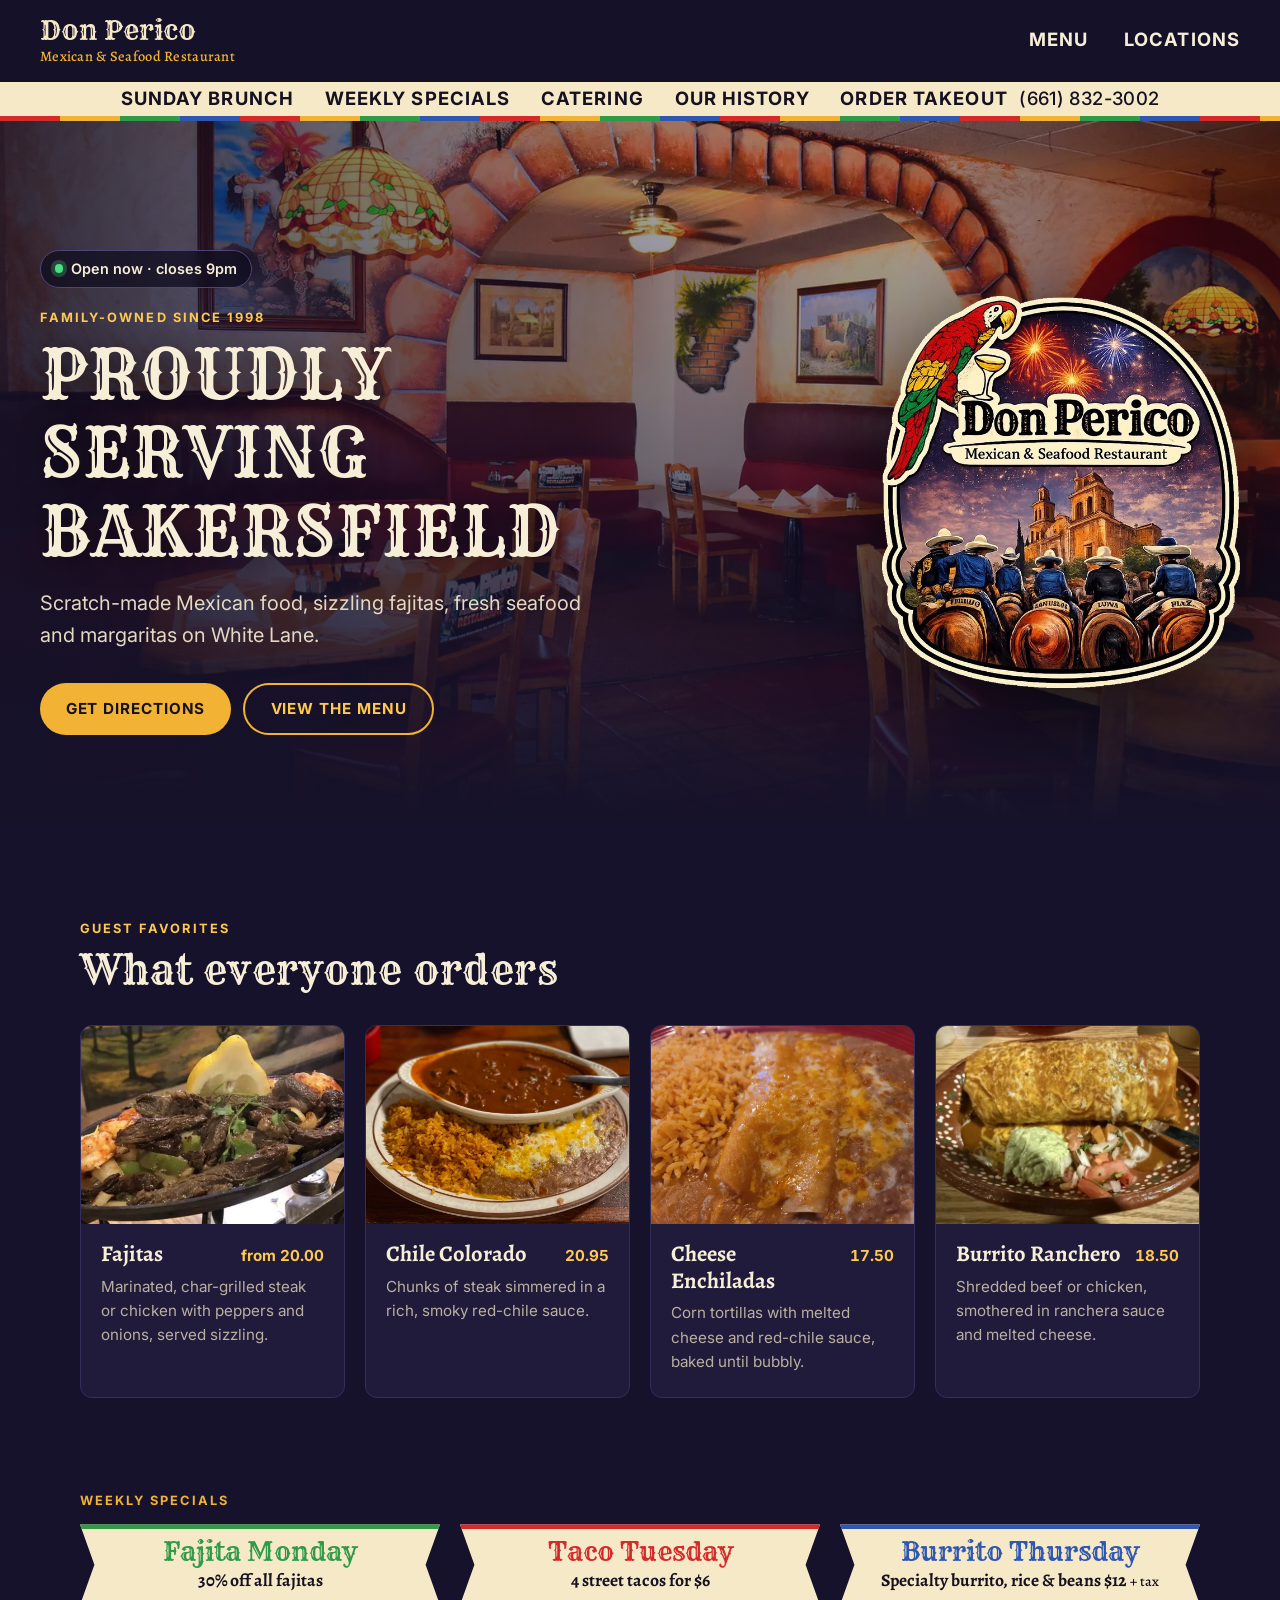
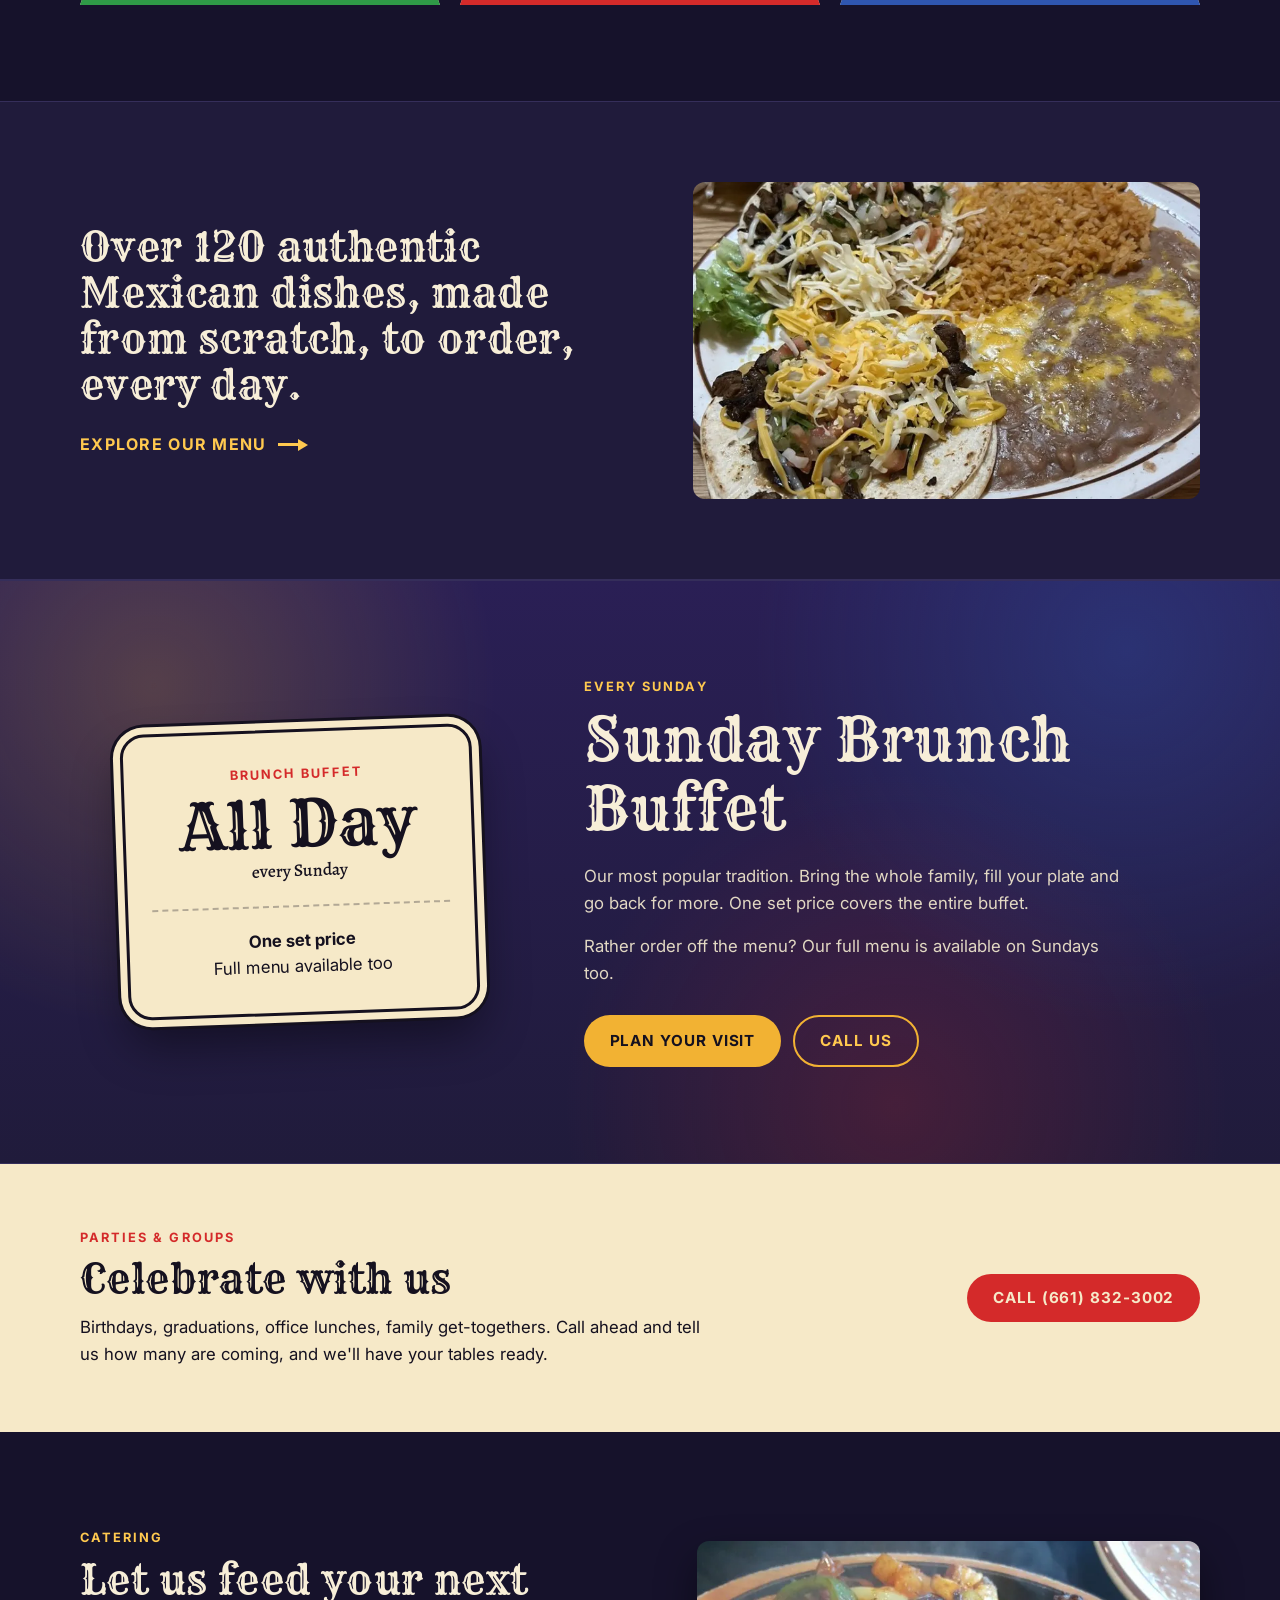
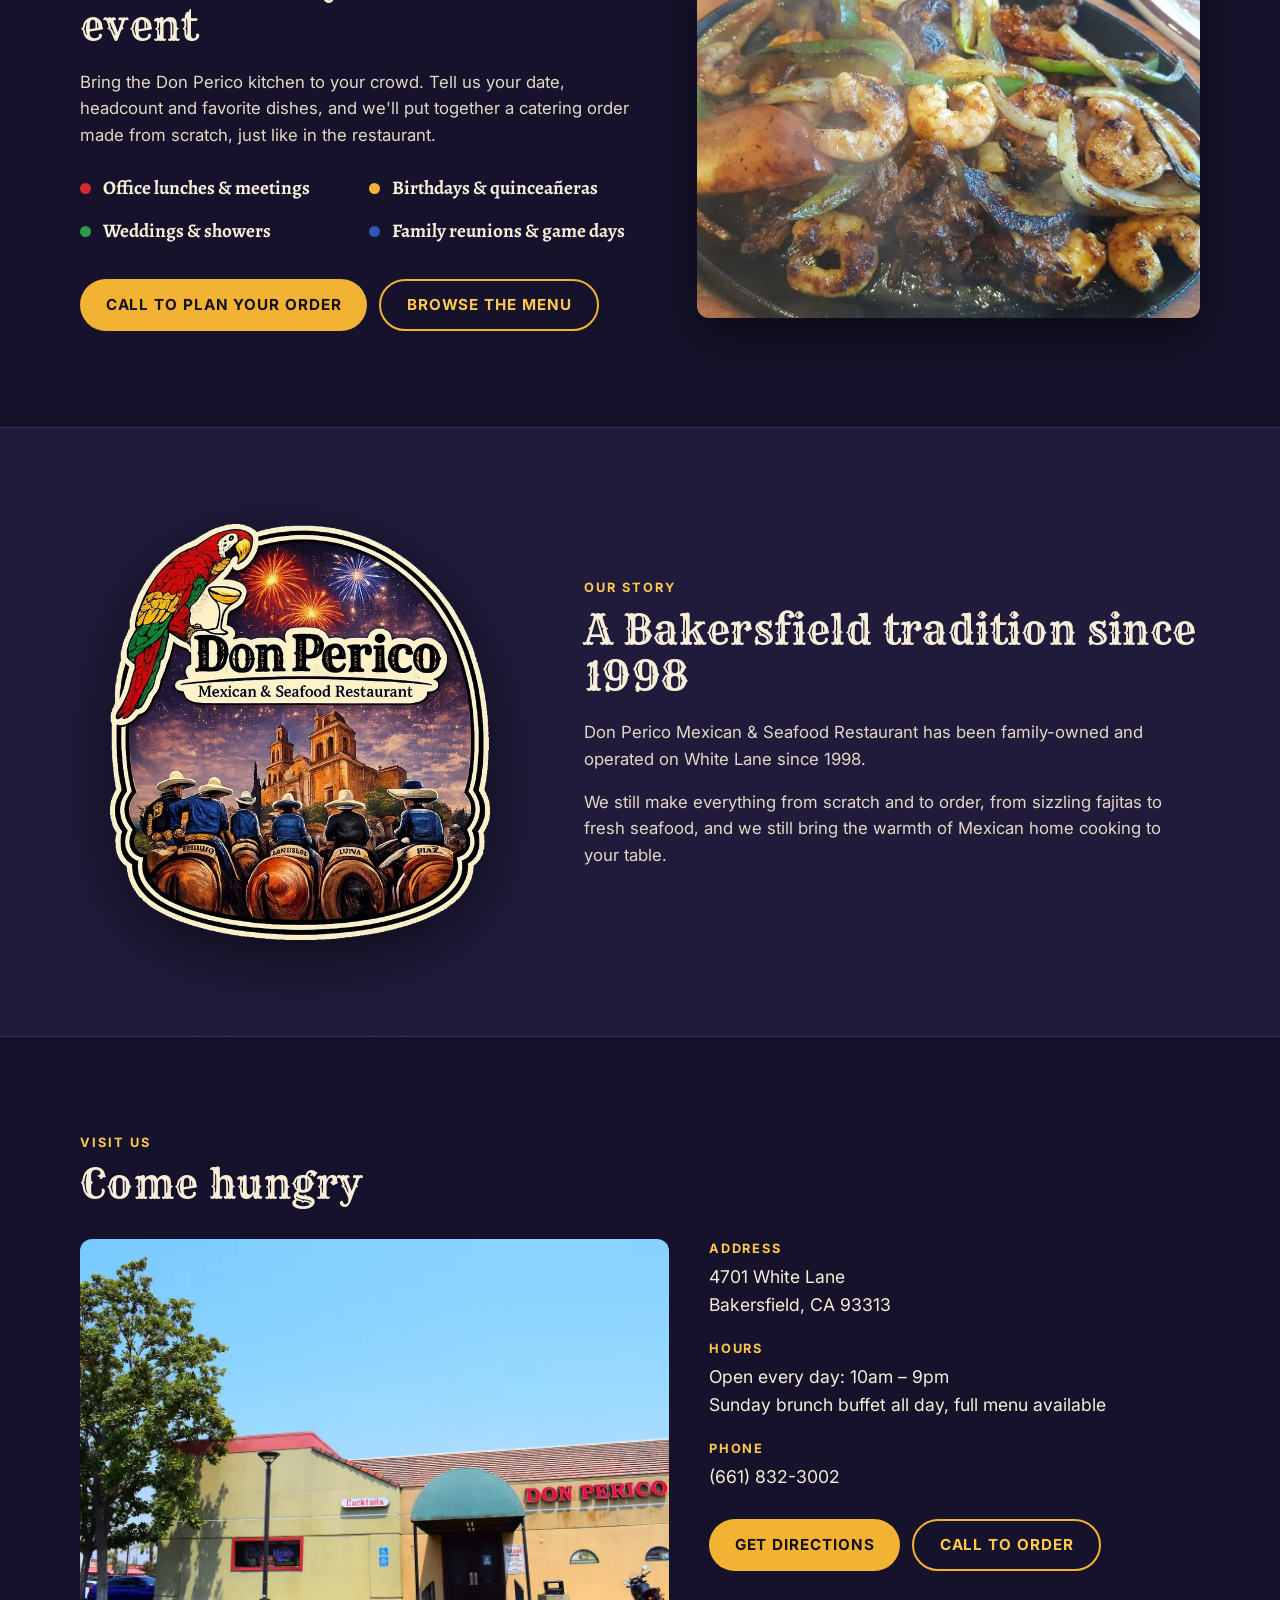
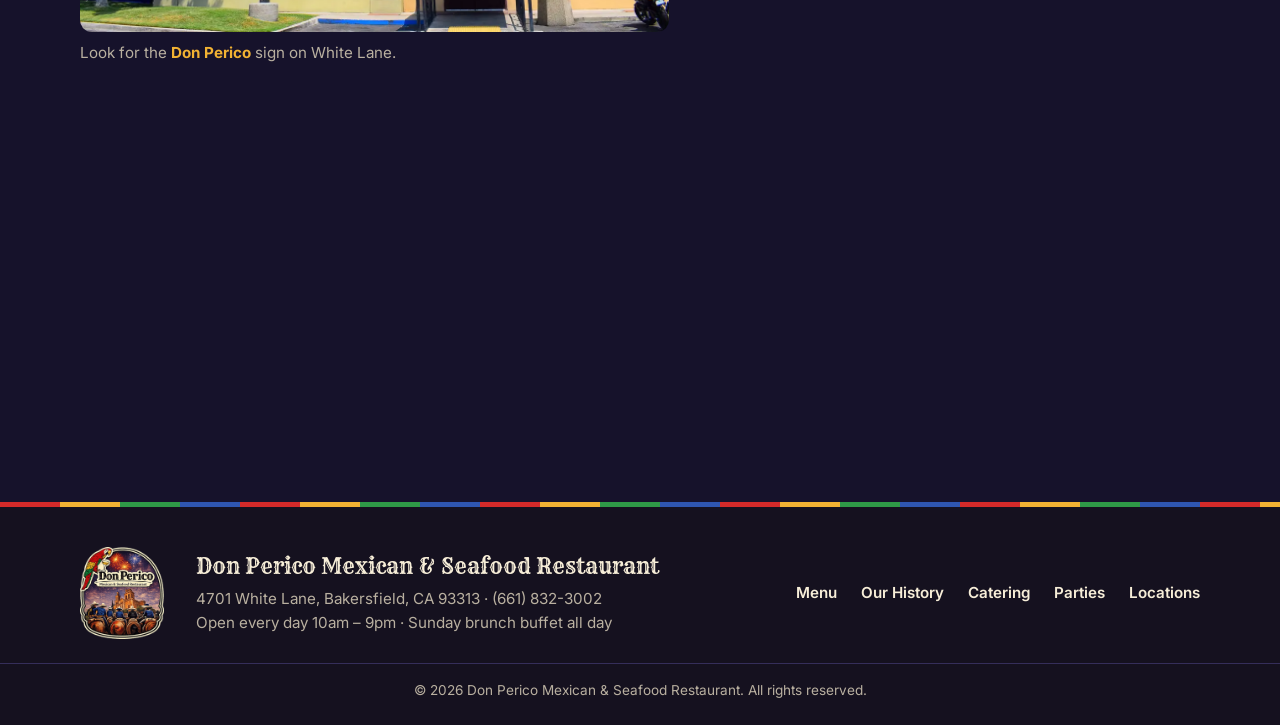
==== commit 883dacea: "Update menu and favorites to MENU 14 prices and items Rebuild the menu page from MENU 14.pdf: new ap" ====
--- a/index.html
+++ b/index.html
@@ -120,7 +120,7 @@
                 <img src="images/fajitas.jpg" alt="Steak and shrimp fajitas on a cast-iron skillet with lemon" width="720" height="389" loading="lazy">
               </picture>
               <div class="dish-card-body">
-                <h3>Fajitas <span class="price">from 17.50</span></h3>
+                <h3>Fajitas <span class="price">from 20.00</span></h3>
                 <p>Marinated, char-grilled steak or chicken with peppers and onions, served sizzling.</p>
               </div>
             </a>
@@ -132,7 +132,7 @@
                 <img src="images/chile-colorado.jpg" alt="Chile colorado with rice and refried beans" width="1000" height="835" loading="lazy">
               </picture>
               <div class="dish-card-body">
-                <h3>Chile Colorado <span class="price">18.95</span></h3>
+                <h3>Chile Colorado <span class="price">20.95</span></h3>
                 <p>Chunks of steak simmered in a rich, smoky red-chile sauce.</p>
               </div>
             </a>
@@ -144,7 +144,7 @@
                 <img src="images/enchiladas.jpg" alt="Cheese enchiladas in red sauce with rice and beans" width="1000" height="750" loading="lazy">
               </picture>
               <div class="dish-card-body">
-                <h3>Cheese Enchiladas <span class="price">15.95</span></h3>
+                <h3>Cheese Enchiladas <span class="price">17.50</span></h3>
                 <p>Corn tortillas with melted cheese and red-chile sauce, baked until bubbly.</p>
               </div>
             </a>
@@ -156,7 +156,7 @@
                 <img src="images/burrito-ranchero.jpg" alt="Smothered burrito with guacamole and pico de gallo" width="1169" height="812" loading="lazy">
               </picture>
               <div class="dish-card-body">
-                <h3>Burrito Ranchero <span class="price">16.95</span></h3>
+                <h3>Burrito Ranchero <span class="price">18.50</span></h3>
                 <p>Shredded beef or chicken, smothered in ranchera sauce and melted cheese.</p>
               </div>
             </a>
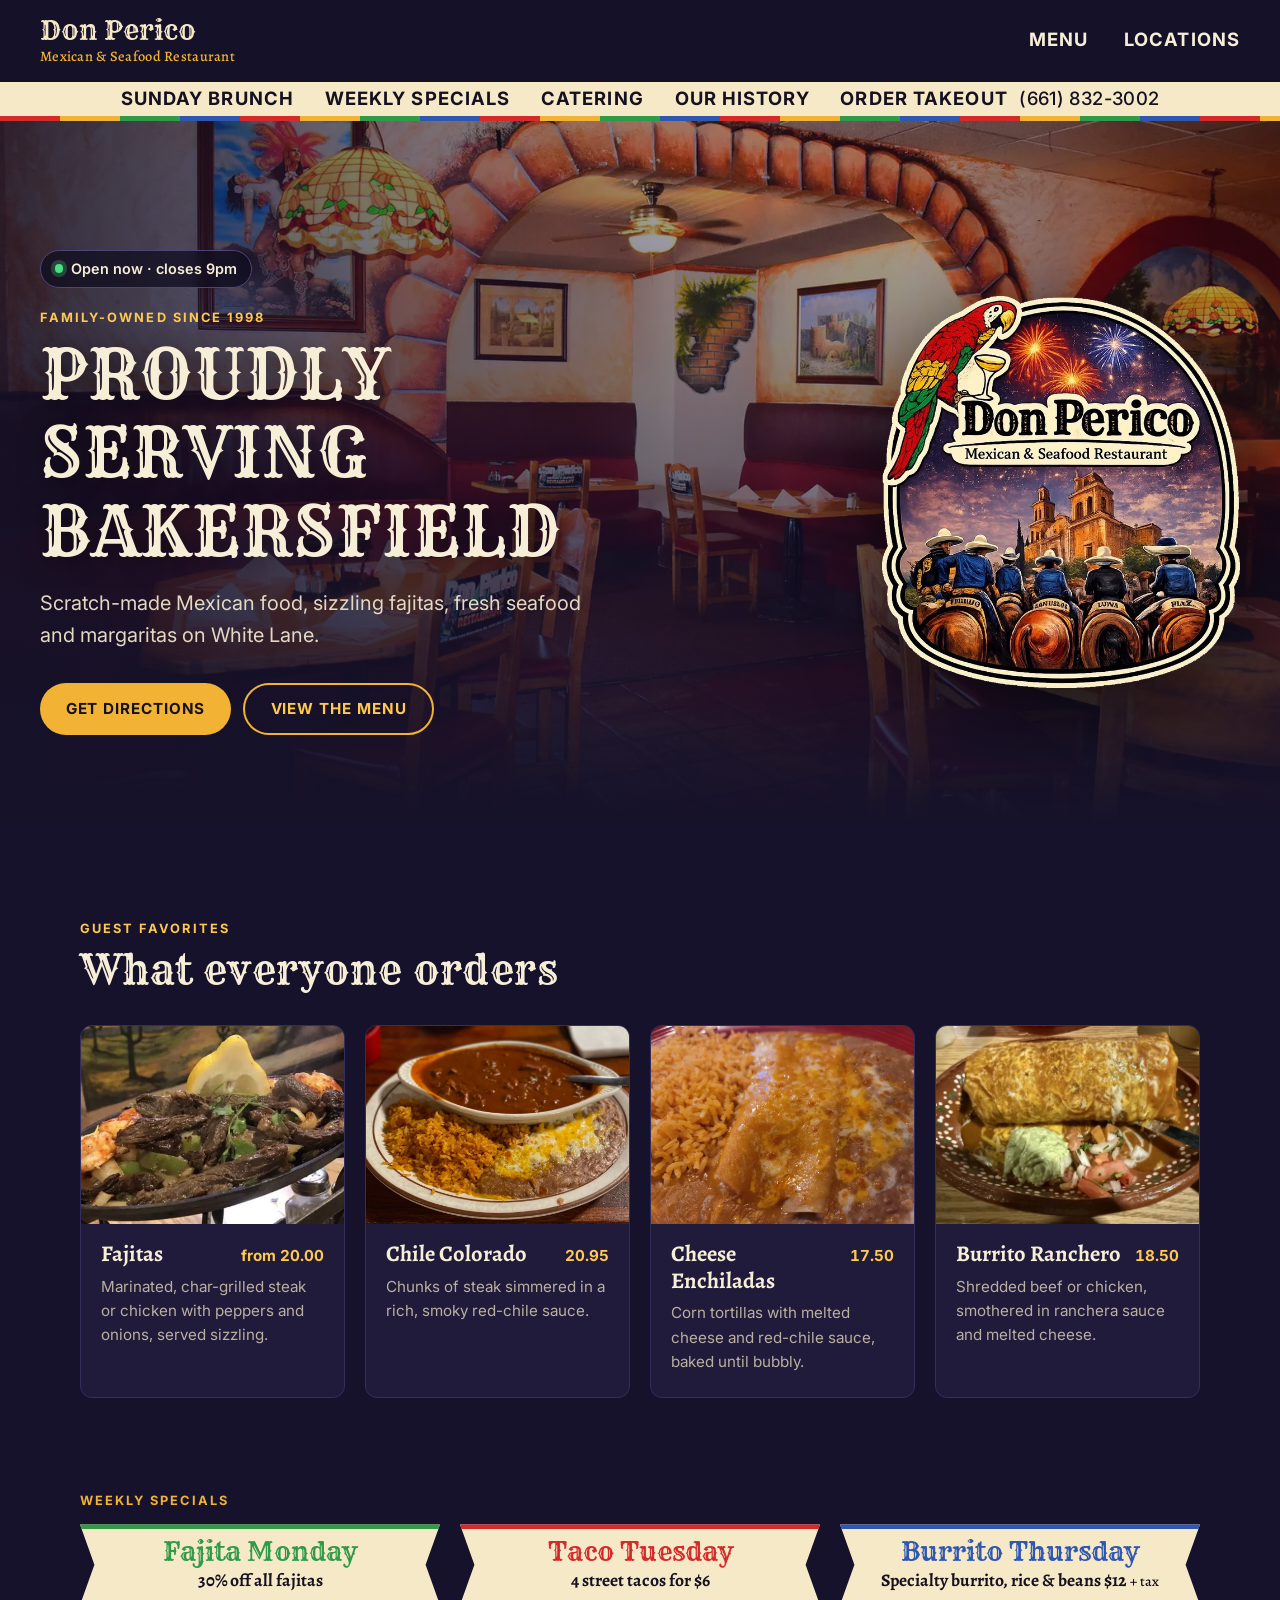
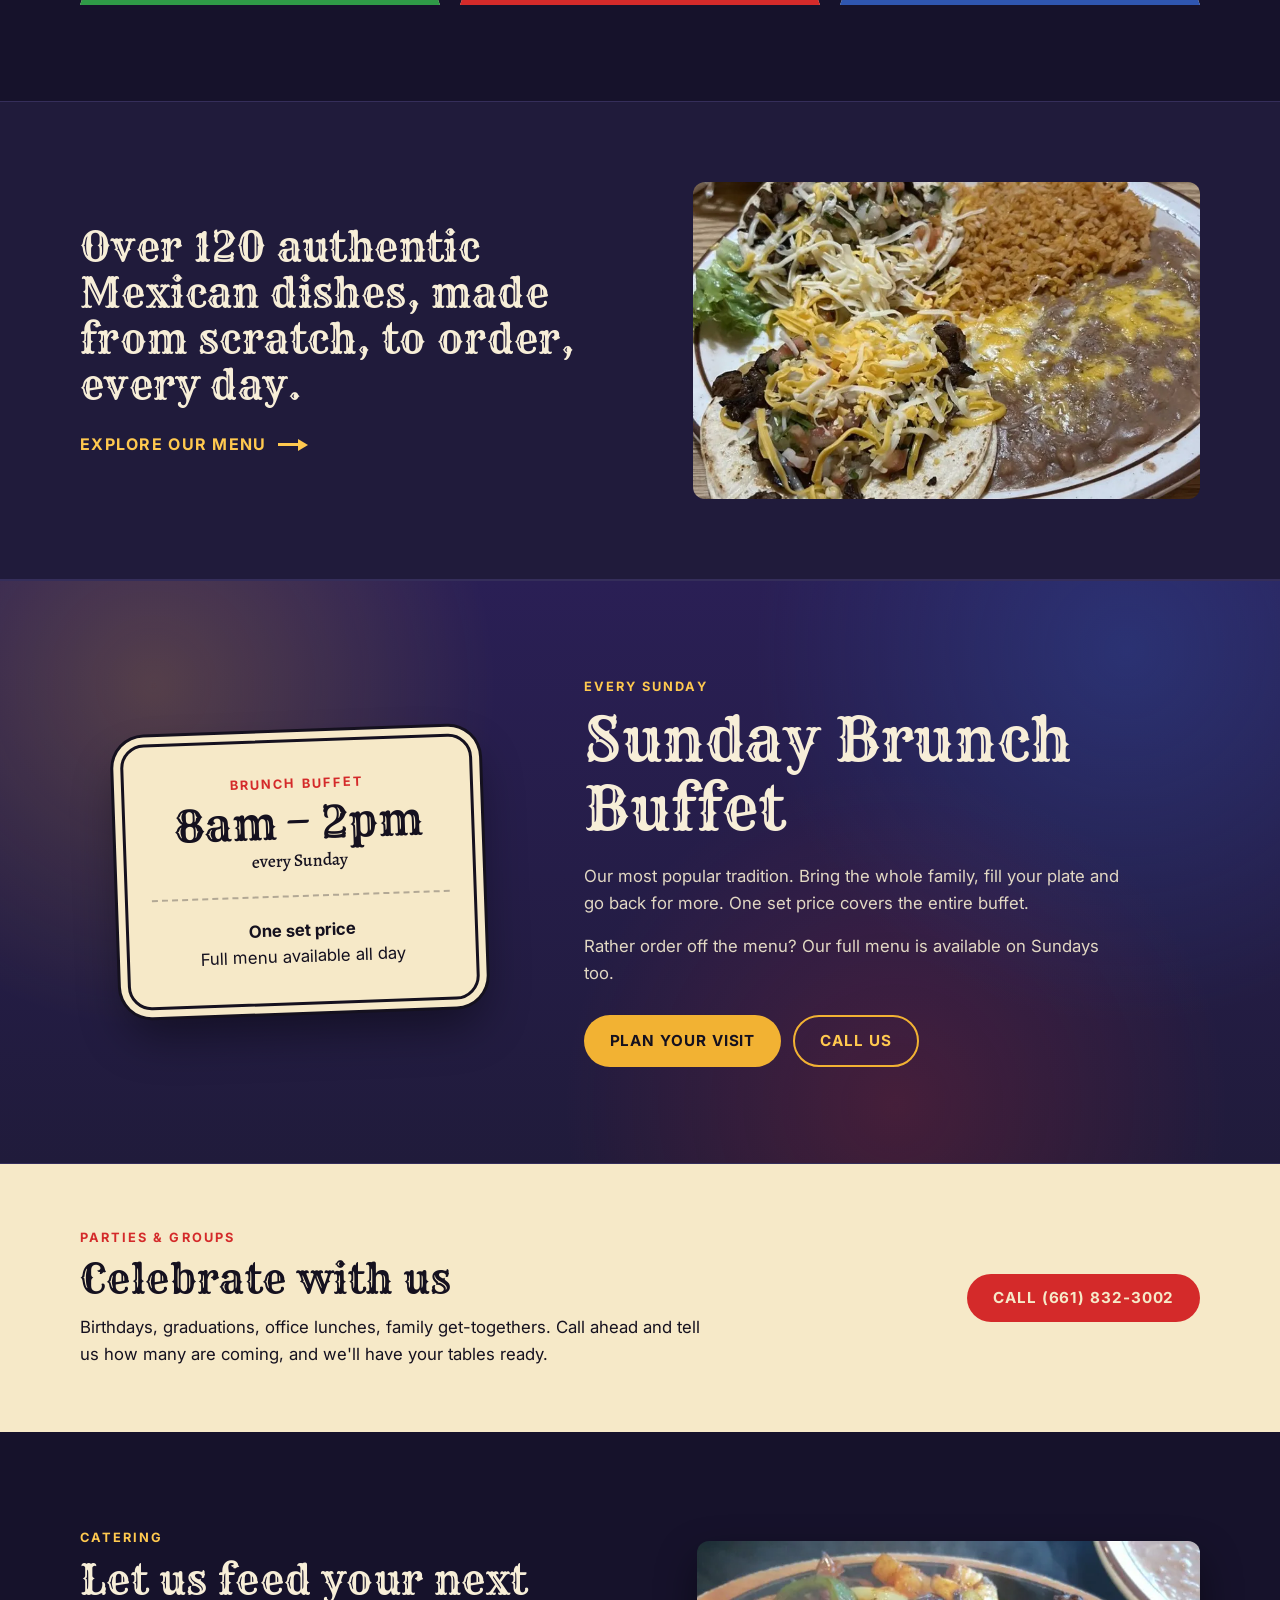
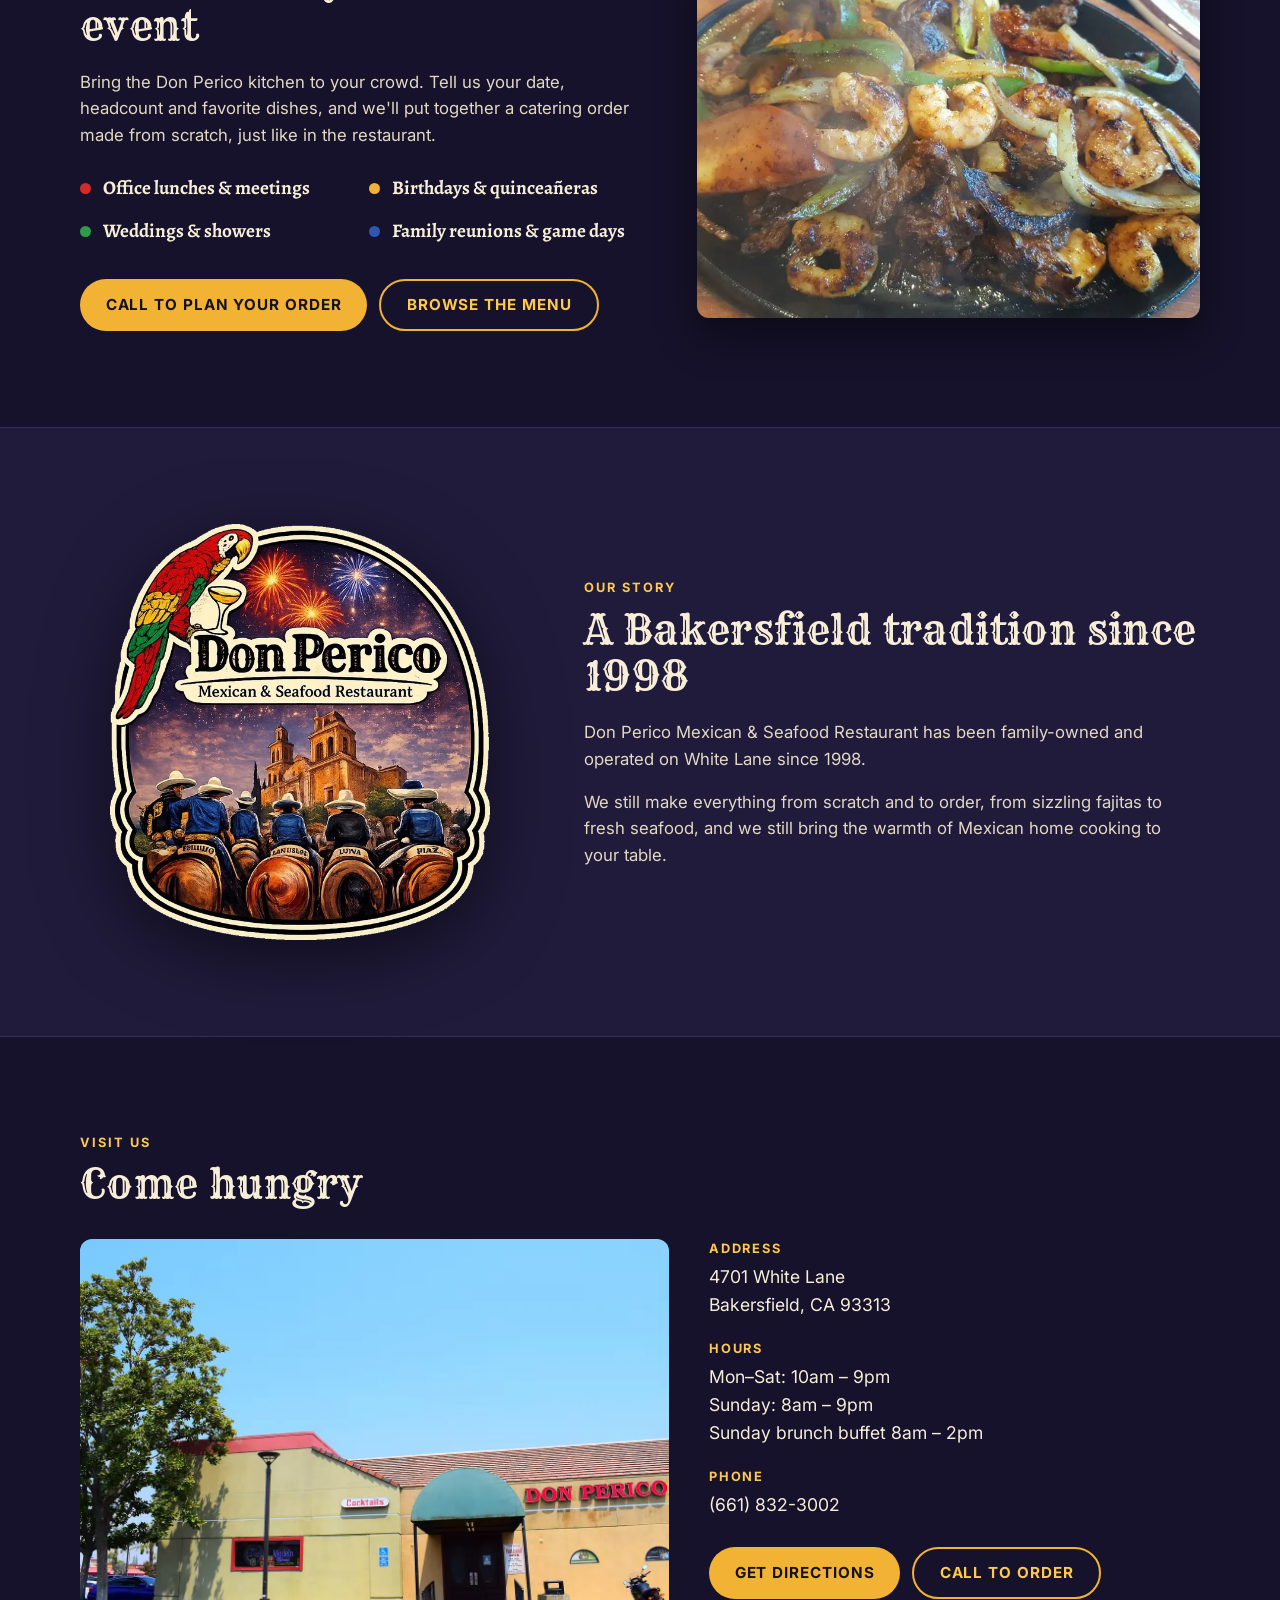
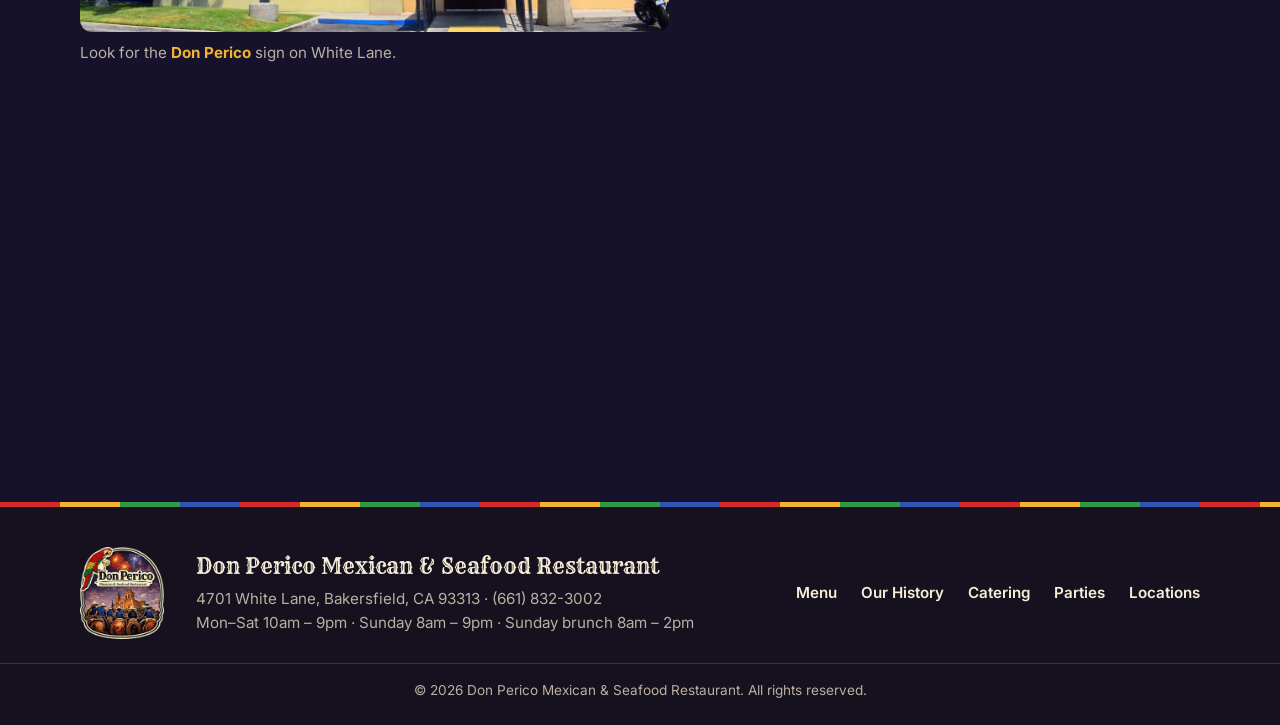
==== commit cba65a27: "Sunday brunch 8am-2pm; Sunday opens at 8am Hours text, brunch ticket and JSON-LD updated. Open-now s" ====
--- a/index.html
+++ b/index.html
@@ -38,8 +38,13 @@
     },
     "openingHoursSpecification": [{
       "@type": "OpeningHoursSpecification",
-      "dayOfWeek": ["Monday", "Tuesday", "Wednesday", "Thursday", "Friday", "Saturday", "Sunday"],
+      "dayOfWeek": ["Monday", "Tuesday", "Wednesday", "Thursday", "Friday", "Saturday"],
       "opens": "10:00",
+      "closes": "21:00"
+    }, {
+      "@type": "OpeningHoursSpecification",
+      "dayOfWeek": "Sunday",
+      "opens": "08:00",
       "closes": "21:00"
     }],
     "foundingDate": "1998",
@@ -88,7 +93,7 @@
         <div class="hero-text">
           <!-- Filled in by script.js from the current Bakersfield time -->
           <div class="hero-live">
-            <p class="hero-status" data-open-status data-open="Open now · closes 9pm" data-before="Opens today at 10am" data-after="Closed · opens tomorrow at 10am" hidden></p>
+            <p class="hero-status" data-open-status data-open="Open now · closes 9pm" data-before="Opens today at {open}" data-after="Closed · opens tomorrow at {open}" hidden></p>
             <a class="hero-today" data-today-link hidden><span class="hero-today-label">Today</span> <span data-today-text></span></a>
           </div>
           <p class="eyebrow">Family-owned since 1998</p>
@@ -205,7 +210,7 @@
     </section>
 
     <!-- TODO: add the buffet price to the ticket once known -->
-    <section id="brunch" class="brunch" aria-labelledby="brunch-title" data-day="0" data-today="Sunday Brunch Buffet, all day">
+    <section id="brunch" class="brunch" aria-labelledby="brunch-title" data-day="0" data-today="Sunday Brunch Buffet, 8am – 2pm" data-until="14">
       <div class="container brunch-inner">
         <div class="brunch-text">
           <p class="eyebrow">Every Sunday</p>
@@ -219,9 +224,9 @@
         </div>
         <div class="brunch-ticket">
           <p class="brunch-ticket-label">Brunch buffet</p>
-          <p class="brunch-price">All Day</p>
+          <p class="brunch-price brunch-price-hours">8am – 2pm</p>
           <p class="brunch-per">every Sunday</p>
-          <p class="brunch-hours"><strong>One set price</strong><br>Full menu available too</p>
+          <p class="brunch-hours"><strong>One set price</strong><br>Full menu available all day</p>
         </div>
       </div>
     </section>
@@ -302,7 +307,7 @@
               </div>
               <div>
                 <dt>Hours</dt>
-                <dd>Open every day: 10am – 9pm<br>Sunday brunch buffet all day, full menu available</dd>
+                <dd>Mon–Sat: 10am – 9pm<br>Sunday: 8am – 9pm<br>Sunday brunch buffet 8am – 2pm</dd>
               </div>
               <div>
                 <dt>Phone</dt>
@@ -329,7 +334,7 @@
       <div>
         <p class="footer-name">Don Perico Mexican &amp; Seafood Restaurant</p>
         <p>4701 White Lane, Bakersfield, CA 93313 · <a href="tel:+16618323002">(661) 832-3002</a></p>
-        <p>Open every day 10am – 9pm · Sunday brunch buffet all day</p>
+        <p>Mon–Sat 10am – 9pm · Sunday 8am – 9pm · Sunday brunch 8am – 2pm</p>
       </div>
       <ul class="footer-links">
         <li><a href="menu.html">Menu</a></li>
--- a/style.css
+++ b/style.css
@@ -902,6 +902,11 @@
   line-height: 1;
 }
 
+.brunch-price-hours {
+  font-size: clamp(2.2rem, 7vw, 2.75rem);
+  white-space: nowrap;
+}
+
 .brunch-per {
   font-family: var(--font-serif);
   font-size: 1.1rem;
@@ -1477,6 +1482,24 @@
   vertical-align: 0.2em;
 }
 
+/* Little perico badge in front of favorite dishes (and the legend) */
+.item-head h3:has(.fav)::before,
+.menu-legend::before {
+  content: "";
+  display: inline-block;
+  width: 1.5em;
+  height: 1.5em;
+  margin-right: 0.4rem;
+  border-radius: 50%;
+  background: var(--cream) url("images/favicon.png") center / cover no-repeat;
+  box-shadow: 0 0 0 2px var(--gold);
+  vertical-align: middle;
+}
+
+.menu-legend::before {
+  margin-right: 0.1rem;
+}
+
 /* Compact price lists (quesadillas, sides, a la carta) */
 .price-list {
   display: grid;
@@ -1514,9 +1537,6 @@
   font-size: 0.95rem;
 }
 
-.pdf-link {
-  white-space: nowrap;
-}
 
 /* ==========================================================================
    Mobile quick-action bar
